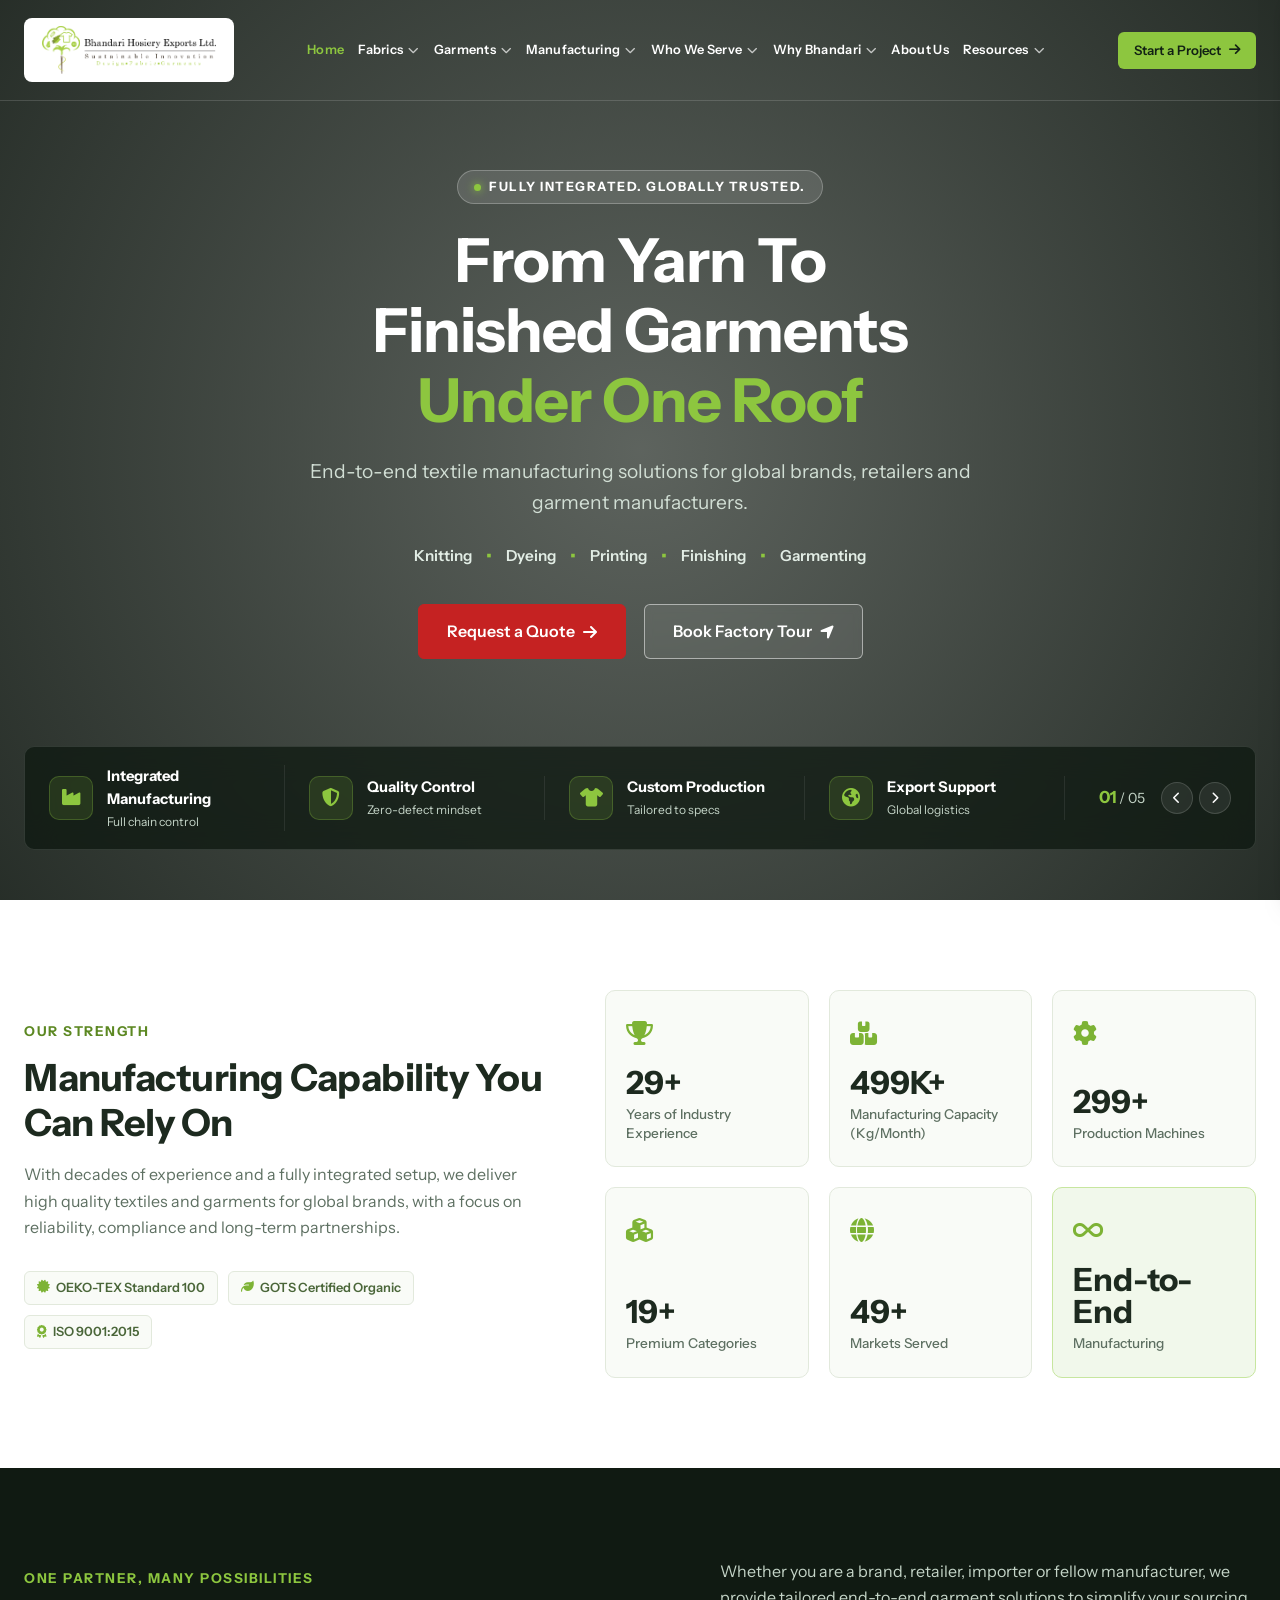
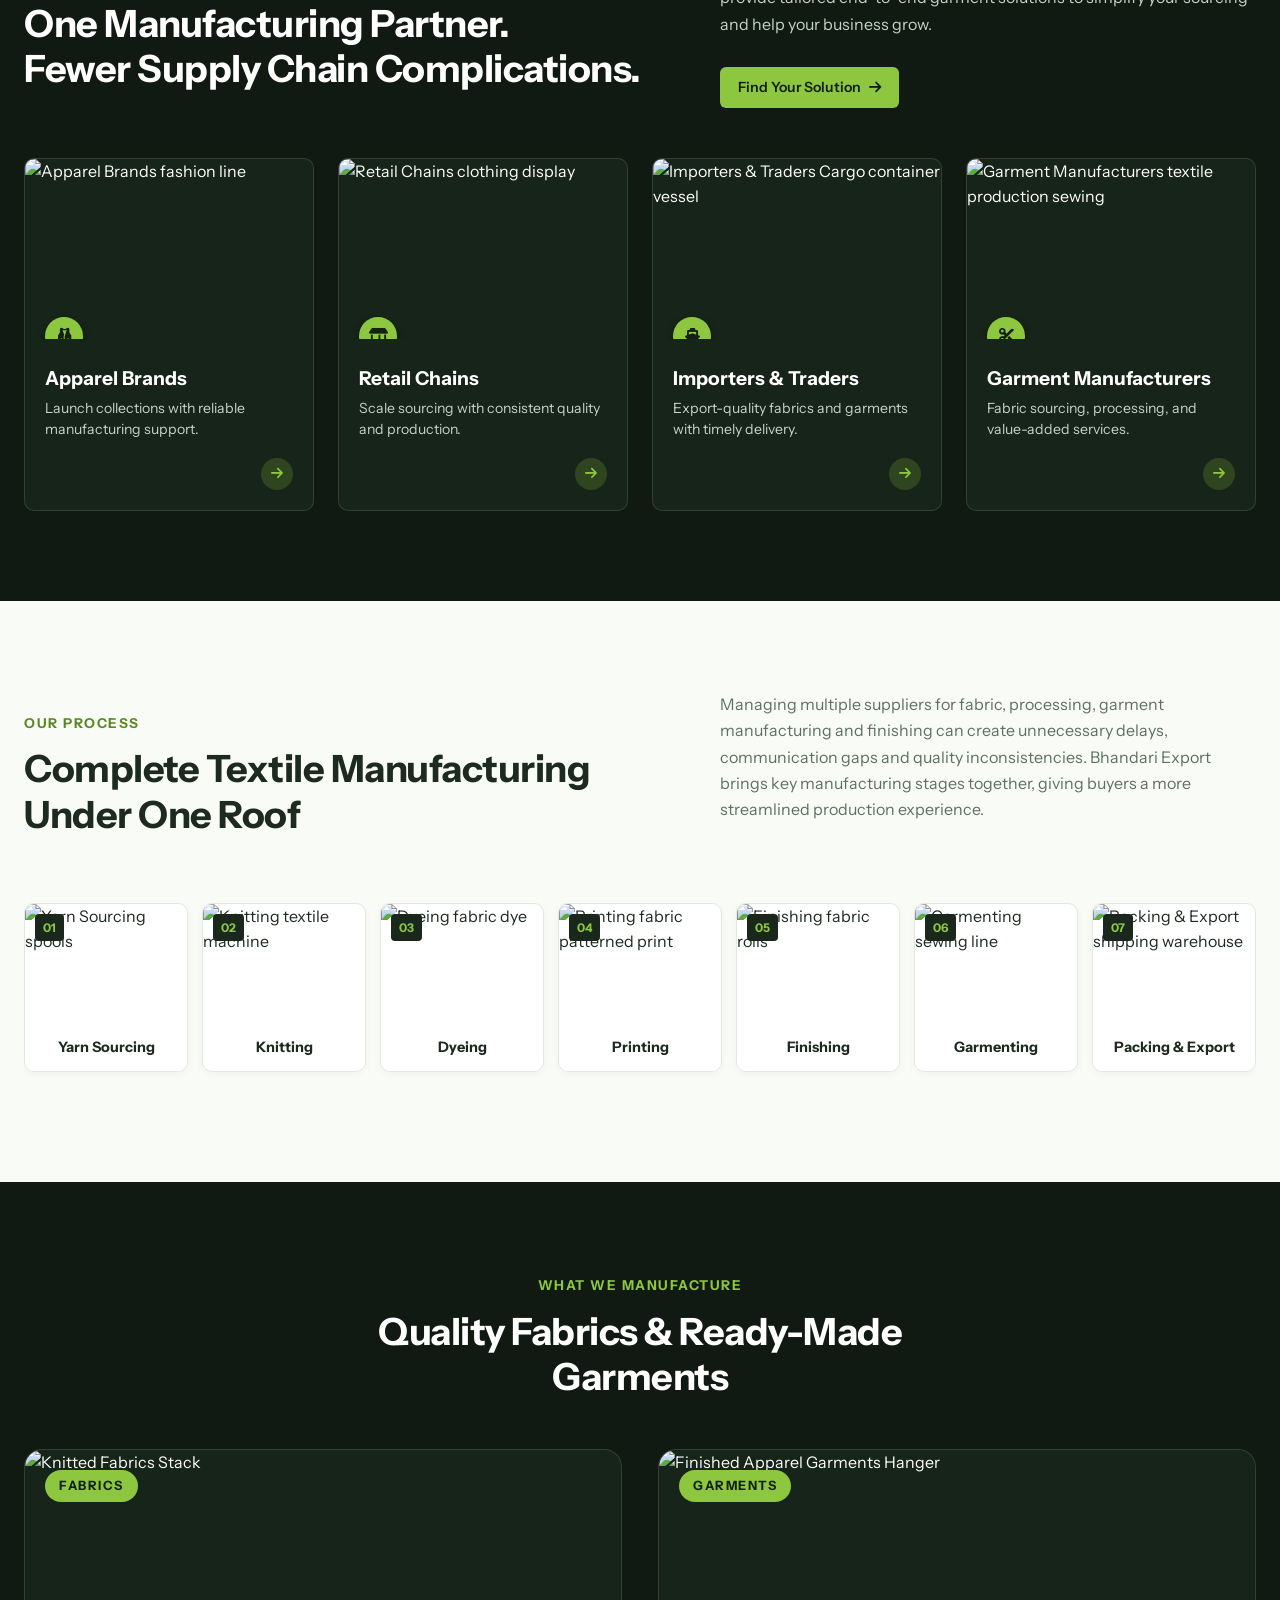
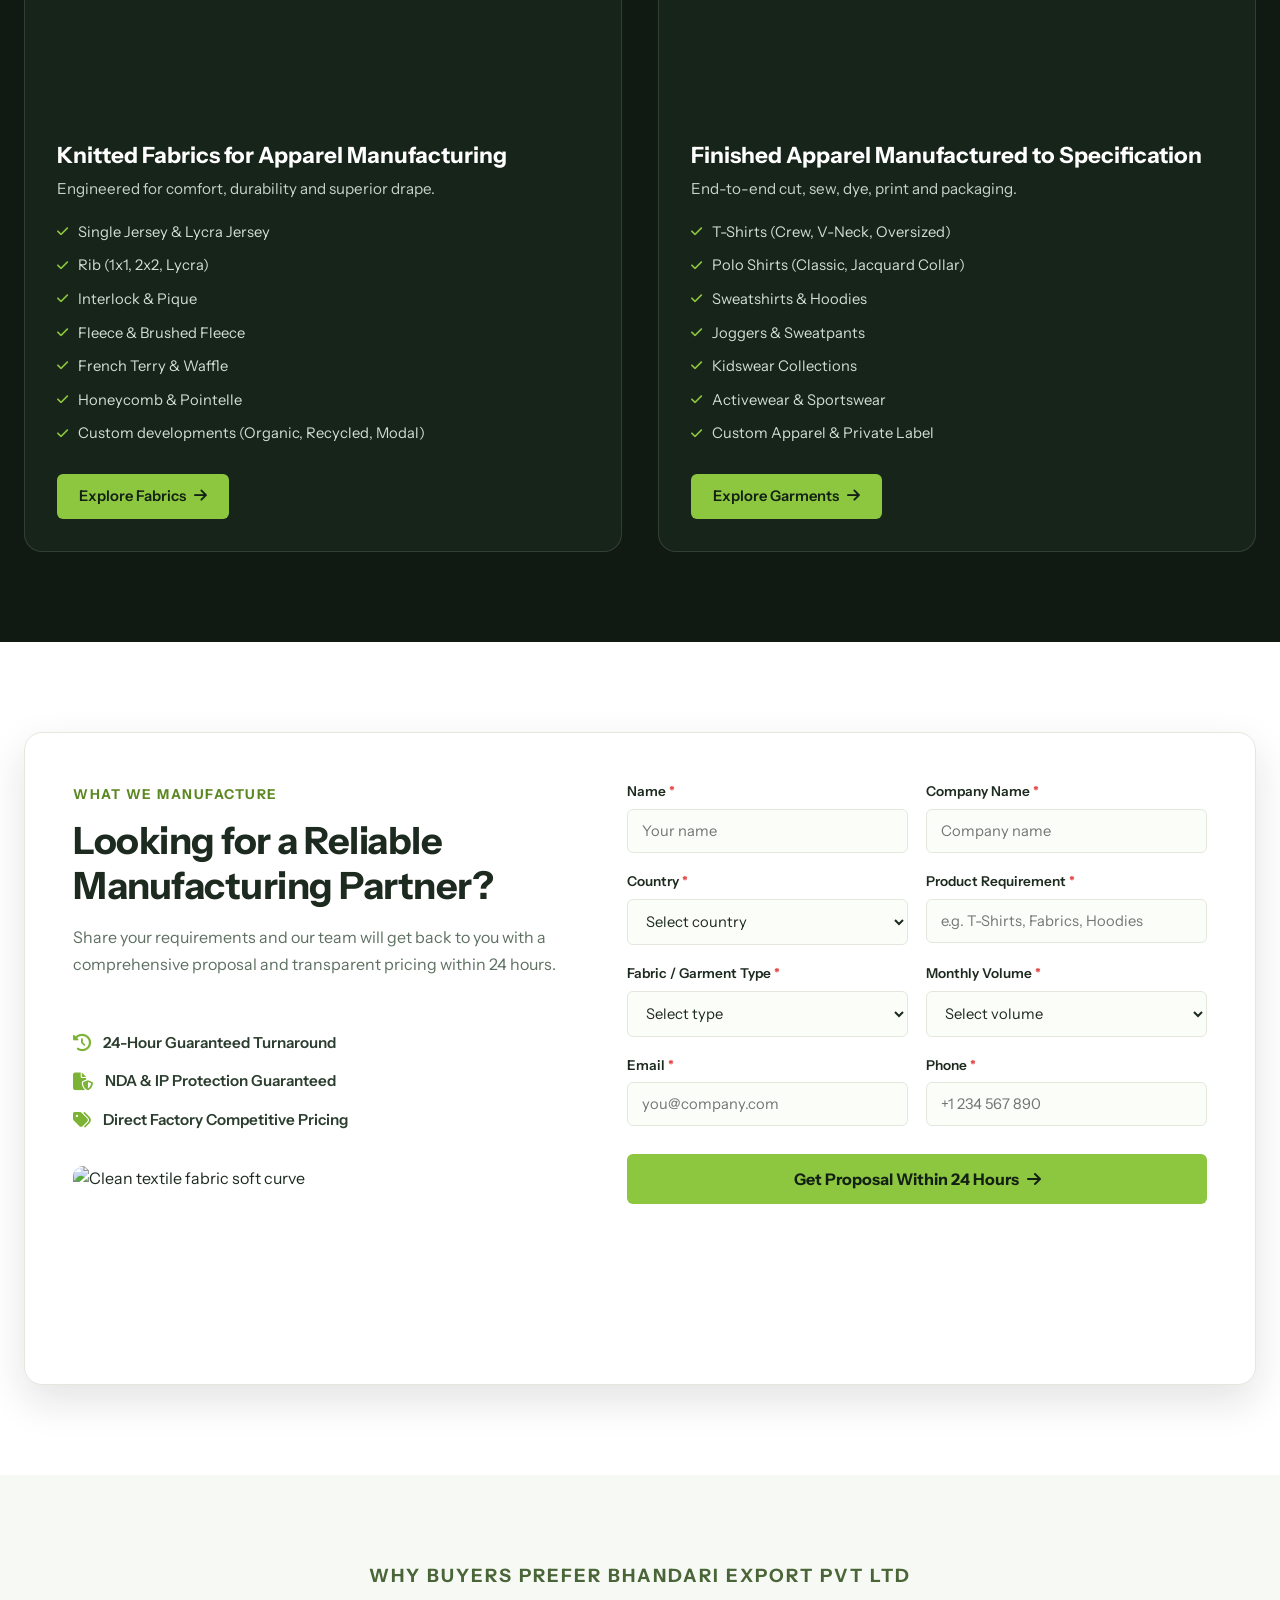
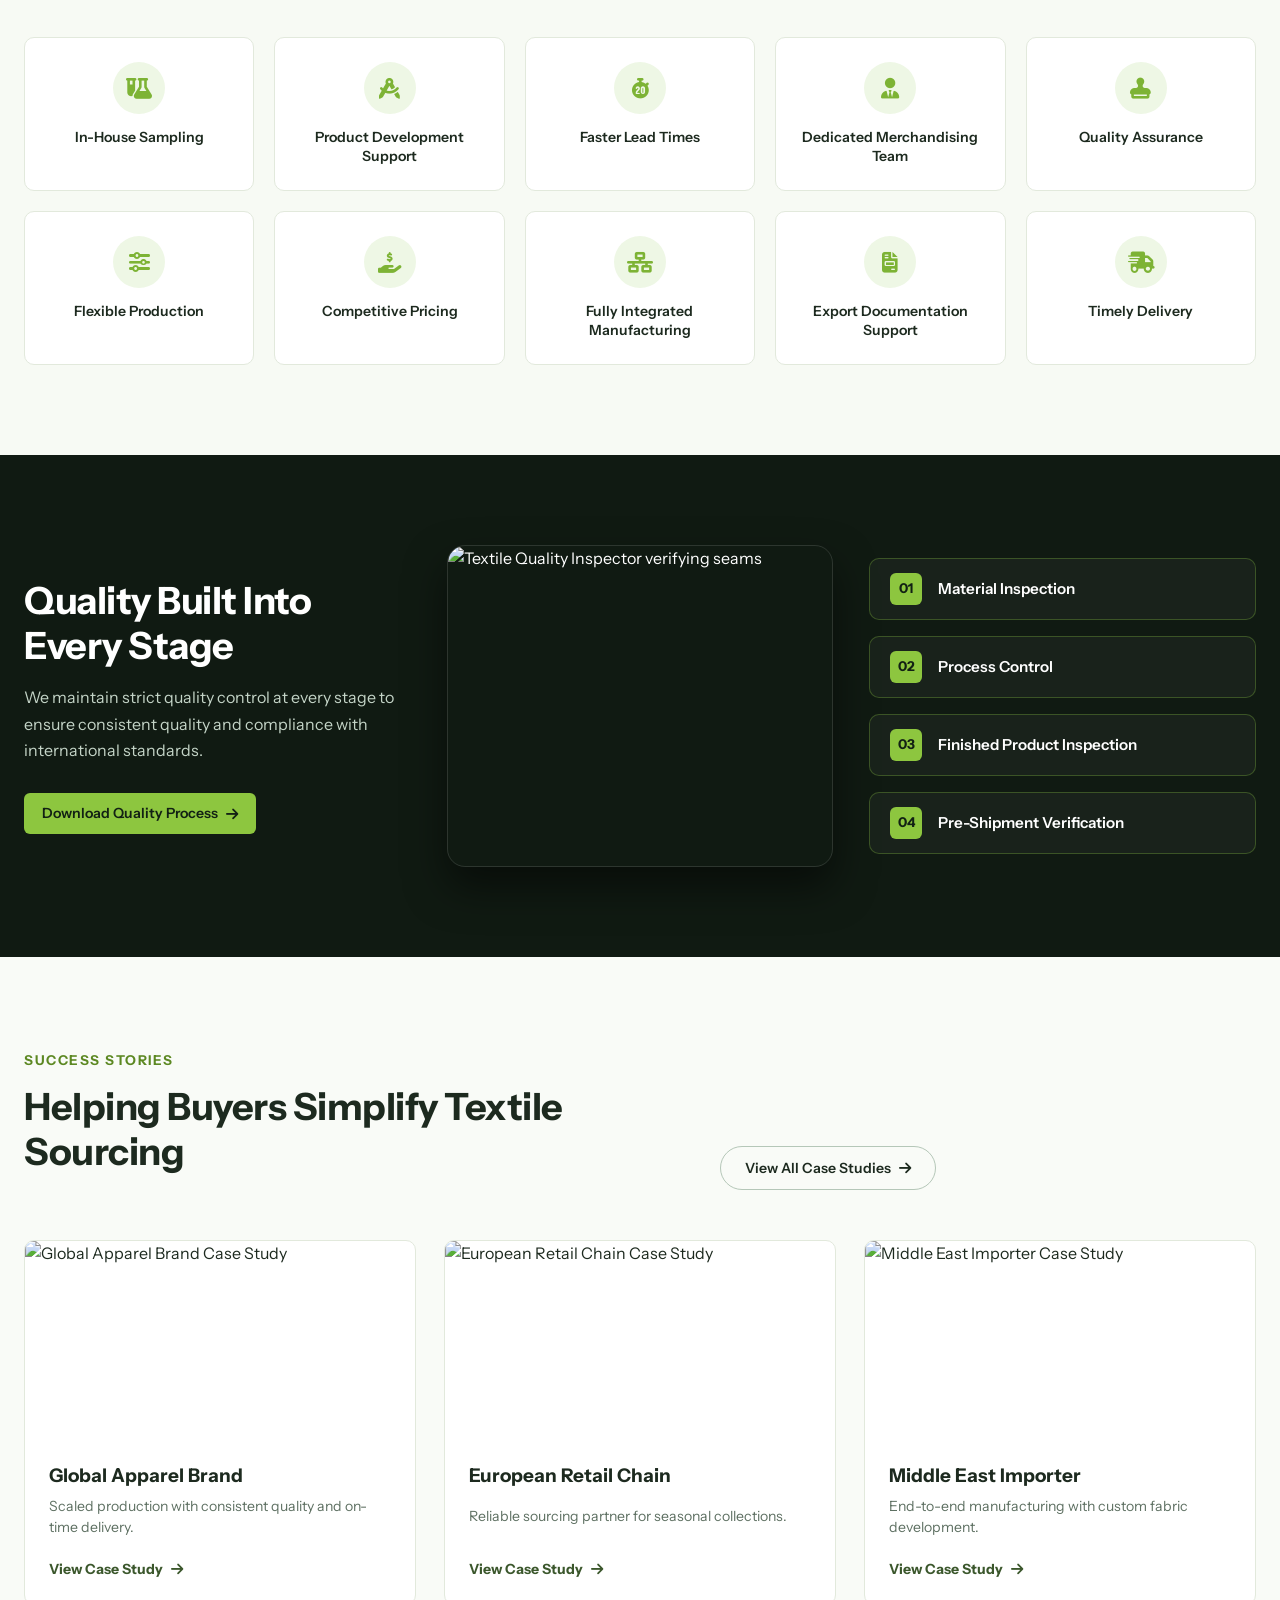
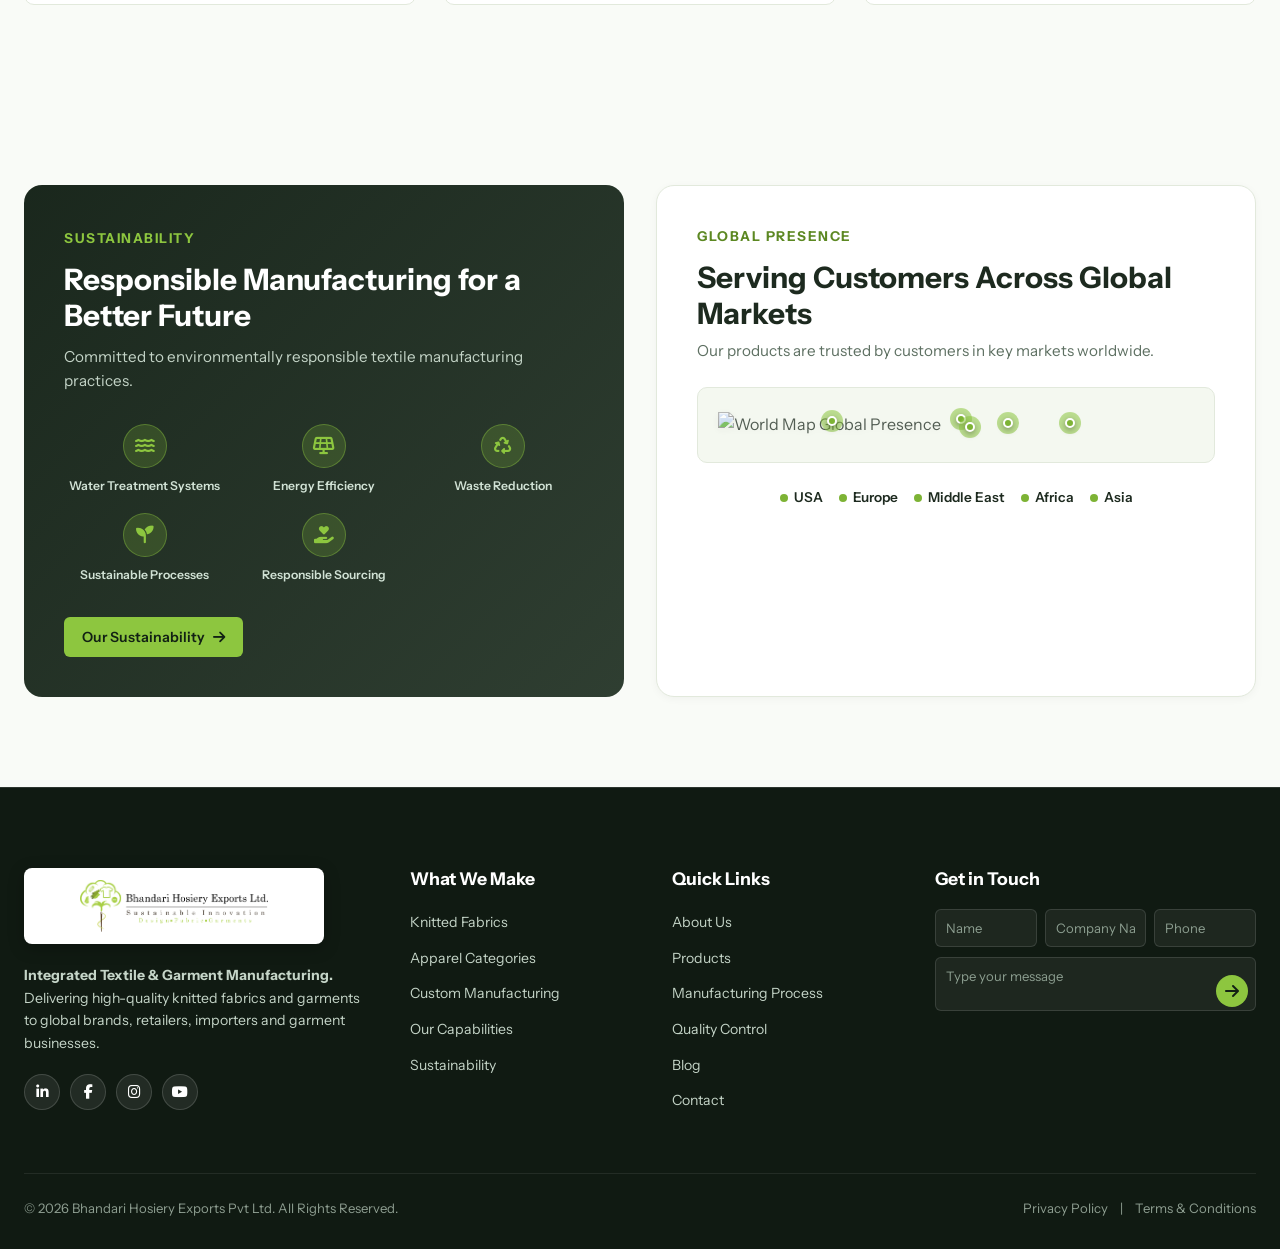
==== index.html @ 4a15a40d "fc" ====
<!DOCTYPE html>
<html lang="en">
<head>
    <meta charset="UTF-8">
    <meta name="viewport" content="width=device-width, initial-scale=1.0">
    <title>Bhandari Hosiery Exports | Fully Integrated Textile & Garment Manufacturing</title>
    <meta name="description" content="From Yarn to Finished Garments Under One Roof. End-to-end textile manufacturing solutions for global brands, retailers and garment manufacturers.">

    <!-- Google Fonts: Instrument Sans -->
    <link rel="preconnect" href="https://fonts.googleapis.com">
    <link rel="preconnect" href="https://fonts.gstatic.com" crossorigin>
    <link href="https://fonts.googleapis.com/css2?family=Instrument+Sans:ital,wght@0,400..700;1,400..700&display=swap" rel="stylesheet">

    <!-- Font Awesome 6 CDN for Icons -->
    <link rel="stylesheet" href="https://cdnjs.cloudflare.com/ajax/libs/font-awesome/6.5.1/css/all.min.css">
    
    <!-- AOS Animation Library -->
    <link rel="stylesheet" href="https://cdnjs.cloudflare.com/ajax/libs/aos/2.3.4/aos.css">

    <!-- Custom CSS -->
    <link rel="stylesheet" href="assets/css/style.css">
    <link rel="stylesheet" href="assets/css/animations.css">
    <link rel="stylesheet" href="assets/css/responsive.css">
</head>
<body>

    <!-- ==================== HEADER / NAVIGATION ==================== -->
    <header class="site-header header-glass" id="site-header">
        <div class="elementor-container header-container">
            <!-- Brand Logo from uploaded assets -->
            <a href="#" class="brand-logo" aria-label="Bhandari Hosiery Exports Home">
                <img src="assets/img/website_logo-2 (1).png" alt="Bhandari Hosiery Exports" class="site-logo-img">
            </a>

            <!-- Desktop Nav Menu (Full Sitemap Structure with Separate Fabrics and Garments) -->
            <nav class="main-nav" id="main-nav">
                <ul class="nav-list">
                    <li class="nav-item active"><a href="#hero" class="nav-link">Home</a></li>
                    
                    <!-- 1. Fabrics Dropdown -->
                    <li class="nav-item dropdown-item">
                        <a href="#products" class="nav-link">
                            Fabrics <i class="fa-solid fa-chevron-down nav-arrow"></i>
                        </a>
                        <ul class="sub-menu">
                            <li><a href="#products"><i class="fa-solid fa-circle-notch"></i> Single Jersey</a></li>
                            <li><a href="#products"><i class="fa-solid fa-circle-notch"></i> Rib</a></li>
                            <li><a href="#products"><i class="fa-solid fa-circle-notch"></i> Interlock</a></li>
                            <li><a href="#products"><i class="fa-solid fa-circle-notch"></i> Fleece</a></li>
                            <li><a href="#products"><i class="fa-solid fa-circle-notch"></i> French Terry</a></li>
                            <li><a href="#products"><i class="fa-solid fa-circle-notch"></i> Custom Fabrics</a></li>
                        </ul>
                    </li>

                    <!-- 2. Garments Dropdown -->
                    <li class="nav-item dropdown-item">
                        <a href="#products" class="nav-link">
                            Garments <i class="fa-solid fa-chevron-down nav-arrow"></i>
                        </a>
                        <ul class="sub-menu">
                            <li><a href="#products"><i class="fa-solid fa-shirt"></i> T-Shirts</a></li>
                            <li><a href="#products"><i class="fa-solid fa-user-tie"></i> Polo Shirts</a></li>
                            <li><a href="#products"><i class="fa-solid fa-vest"></i> Sweatshirts</a></li>
                            <li><a href="#products"><i class="fa-solid fa-person-walking"></i> Joggers</a></li>
                            <li><a href="#products"><i class="fa-solid fa-child"></i> Kidswear</a></li>
                            <li><a href="#products"><i class="fa-solid fa-bed"></i> Sleepwear</a></li>
                            <li><a href="#products"><i class="fa-solid fa-person-running"></i> Activewear</a></li>
                        </ul>
                    </li>

                    <!-- 3. Manufacturing Dropdown -->
                    <li class="nav-item dropdown-item">
                        <a href="#process" class="nav-link">
                            Manufacturing <i class="fa-solid fa-chevron-down nav-arrow"></i>
                        </a>
                        <ul class="sub-menu">
                            <li><a href="#process"><i class="fa-solid fa-network-wired"></i> Integrated Manufacturing</a></li>
                            <li><a href="#process"><i class="fa-solid fa-industry"></i> Knitting</a></li>
                            <li><a href="#process"><i class="fa-solid fa-fill-drip"></i> Dyeing & Processing</a></li>
                            <li><a href="#process"><i class="fa-solid fa-print"></i> Printing</a></li>
                            <li><a href="#process"><i class="fa-solid fa-wand-magic-sparkles"></i> Finishing</a></li>
                            <li><a href="#process"><i class="fa-solid fa-scissors"></i> Garment Manufacturing</a></li>
                            <li><a href="#quality"><i class="fa-solid fa-shield-halved"></i> Quality Control</a></li>
                            <li><a href="#process"><i class="fa-solid fa-box-open"></i> Packing & Export</a></li>
                        </ul>
                    </li>

                    <!-- 4. Who We Serve Dropdown -->
                    <li class="nav-item dropdown-item">
                        <a href="#solutions" class="nav-link">
                            Who We Serve <i class="fa-solid fa-chevron-down nav-arrow"></i>
                        </a>
                        <ul class="sub-menu">
                            <li><a href="#solutions"><i class="fa-solid fa-vest-patches"></i> Apparel Brands</a></li>
                            <li><a href="#solutions"><i class="fa-solid fa-store"></i> Retailers</a></li>
                            <li><a href="#solutions"><i class="fa-solid fa-ship"></i> Importers</a></li>
                            <li><a href="#solutions"><i class="fa-solid fa-tags"></i> Private Labels</a></li>
                            <li><a href="#solutions"><i class="fa-solid fa-industry"></i> Garment Manufacturers</a></li>
                        </ul>
                    </li>

                    <!-- 5. Why Bhandari Dropdown -->
                    <li class="nav-item dropdown-item">
                        <a href="#capabilities" class="nav-link">
                            Why Bhandari <i class="fa-solid fa-chevron-down nav-arrow"></i>
                        </a>
                        <ul class="sub-menu">
                            <li><a href="#capabilities"><i class="fa-solid fa-building-circle-check"></i> Infrastructure</a></li>
                            <li><a href="#quality"><i class="fa-solid fa-award"></i> Quality</a></li>
                            <li><a href="#capabilities"><i class="fa-solid fa-certificate"></i> Certifications</a></li>
                            <li><a href="#sustainability"><i class="fa-solid fa-leaf"></i> Sustainability</a></li>
                        </ul>
                    </li>

                    <!-- 6. About Us -->
                    <li class="nav-item"><a href="#capabilities" class="nav-link">About Us</a></li>

                    <!-- 7. Resources Dropdown -->
                    <li class="nav-item dropdown-item">
                        <a href="#case-studies" class="nav-link">
                            Resources <i class="fa-solid fa-chevron-down nav-arrow"></i>
                        </a>
                        <ul class="sub-menu">
                            <li><a href="#process"><i class="fa-solid fa-book-open"></i> Manufacturing Guides</a></li>
                            <li><a href="#products"><i class="fa-solid fa-swatchbook"></i> Fabric Guides</a></li>
                            <li><a href="#case-studies"><i class="fa-solid fa-chart-line"></i> Industry Insights</a></li>
                            <li><a href="#quote-form"><i class="fa-solid fa-circle-question"></i> FAQs</a></li>
                        </ul>
                    </li>
                </ul>
            </nav>

            <!-- Header Actions (Start a Project CTA Button) -->
            <div class="header-actions">
                <a href="#quote-form" class="btn btn-lime btn-quote">
                    <span>Start a Project</span>
                    <i class="fa-solid fa-arrow-right"></i>
                </a>

                <!-- Mobile Hamburger Toggle -->
                <button class="mobile-toggle" id="mobileMenuToggle" aria-label="Toggle navigation menu">
                    <span></span>
                    <span></span>
                    <span></span>
                </button>
            </div>
        </div>
    </header>

    <!-- Mobile Drawer Navigation (Hierarchical Sitemap) -->
    <div class="mobile-drawer" id="mobileDrawer">
        <div class="drawer-header">
            <a href="#" class="brand-logo">
                <img src="assets/img/website_logo-2 (1).png" alt="Bhandari Hosiery Exports" class="site-logo-img">
            </a>
            <button class="drawer-close" id="drawerClose">&times;</button>
        </div>
        <ul class="drawer-nav">
            <li><a href="#hero" class="drawer-link">Home</a></li>
            <li><a href="#products" class="drawer-link">Fabrics</a></li>
            <li><a href="#products" class="drawer-link">Garments</a></li>
            <li><a href="#process" class="drawer-link">Manufacturing</a></li>
            <li><a href="#solutions" class="drawer-link">Who We Serve</a></li>
            <li><a href="#capabilities" class="drawer-link">Why Bhandari</a></li>
            <li><a href="#capabilities" class="drawer-link">About Us</a></li>
            <li><a href="#case-studies" class="drawer-link">Resources</a></li>
            <li><a href="#quote-form" class="drawer-link">Contact</a></li>
        </ul>
        <div class="drawer-footer">
            <a href="#quote-form" class="btn btn-lime btn-block">Start a Project <i class="fa-solid fa-arrow-right"></i></a>
        </div>
    </div>
    <div class="drawer-backdrop" id="drawerBackdrop"></div>

    <main id="main-content">
        <!-- ==================== HERO SECTION WITH AUTOPLAY INFINITE MUTED VIDEO ==================== -->
        <section class="section-hero" id="hero">
            <!-- Background Infinite Looped Muted HTML5 Video -->
            <div class="hero-video-bg">
                <video autoplay muted loop playsinline poster="https://images.unsplash.com/photo-1544816155-12df9643f363?q=80&w=1920&auto=format&fit=crop">
                    <!-- High quality industrial textile spinning and production video -->
                    <source src="https://assets.mixkit.co/videos/preview/mixkit-close-up-of-yarn-being-woven-into-fabric-42078-large.mp4" type="video/mp4">
                    <source src="https://assets.mixkit.co/videos/preview/mixkit-spinning-yarn-production-in-a-textile-factory-42080-large.mp4" type="video/mp4">
                </video>
            </div>
            <div class="hero-overlay"></div>

            <div class="elementor-container hero-container">
                <div class="hero-grid-main">
                    <!-- Center Hero Content -->
                    <div class="hero-content hero-content-center" data-aos="fade-up" data-aos-duration="1000">
                        <div class="badge-eyebrow">
                            <span class="pulse-dot"></span>
                            FULLY INTEGRATED. GLOBALLY TRUSTED.
                        </div>
                        <h1 class="hero-title">
                            From Yarn To <br>Finished Garments <br>
                            <span class="highlight-lime">Under One Roof</span>
                        </h1>
                        <p class="hero-description">
                            End-to-end textile manufacturing solutions for global brands, retailers and garment manufacturers.
                        </p>
                        
                        <!-- Key Process Tags in Hero -->
                        <div class="hero-process-tags">
                            <span>Knitting</span> <span class="tag-sep">&bull;</span>
                            <span>Dyeing</span> <span class="tag-sep">&bull;</span>
                            <span>Printing</span> <span class="tag-sep">&bull;</span>
                            <span>Finishing</span> <span class="tag-sep">&bull;</span>
                            <span>Garmenting</span>
                        </div>

                        <div class="hero-cta-group">
                            <a href="#quote-form" class="btn btn-red-accent btn-large">
                                <span>Request a Quote</span>
                                <i class="fa-solid fa-arrow-right"></i>
                            </a>
                            <a href="#quote-form" class="btn btn-outline-light btn-large">
                                <span>Book Factory Tour</span>
                                <i class="fa-solid fa-location-arrow"></i>
                            </a>
                        </div>
                    </div>
                </div>

                <!-- Bottom Hero Feature Pillars Bar -->
                <div class="hero-features-bar" data-aos="fade-up" data-aos-duration="1000" data-aos-delay="200">
                    <div class="features-grid">
                        <div class="feature-pillar">
                            <div class="pillar-icon">
                                <i class="fa-solid fa-industry"></i>
                            </div>
                            <div class="pillar-info">
                                <span class="pillar-title">Integrated Manufacturing</span>
                                <span class="pillar-sub">Full chain control</span>
                            </div>
                        </div>

                        <div class="feature-pillar">
                            <div class="pillar-icon">
                                <i class="fa-solid fa-shield-halved"></i>
                            </div>
                            <div class="pillar-info">
                                <span class="pillar-title">Quality Control</span>
                                <span class="pillar-sub">Zero-defect mindset</span>
                            </div>
                        </div>

                        <div class="feature-pillar">
                            <div class="pillar-icon">
                                <i class="fa-solid fa-shirt"></i>
                            </div>
                            <div class="pillar-info">
                                <span class="pillar-title">Custom Production</span>
                                <span class="pillar-sub">Tailored to specs</span>
                            </div>
                        </div>

                        <div class="feature-pillar">
                            <div class="pillar-icon">
                                <i class="fa-solid fa-earth-americas"></i>
                            </div>
                            <div class="pillar-info">
                                <span class="pillar-title">Export Support</span>
                                <span class="pillar-sub">Global logistics</span>
                            </div>
                        </div>

                        <!-- Hero Counter -->
                        <div class="hero-counter-controls">
                            <span class="counter-text"><strong id="heroCurrentSlide">01</strong> / 05</span>
                            <div class="slider-arrows">
                                <button class="slider-arrow" id="heroPrevBtn" aria-label="Previous Slide"><i class="fa-solid fa-chevron-left"></i></button>
                                <button class="slider-arrow" id="heroNextBtn" aria-label="Next Slide"><i class="fa-solid fa-chevron-right"></i></button>
                            </div>
                        </div>
                    </div>
                </div>
            </div>
        </section>

        <!-- ==================== SECTION 2: STATS & CAPABILITIES ==================== -->
        <section class="section-capabilities section-padding" id="capabilities">
            <div class="elementor-container">
                <div class="capabilities-grid">
                    <!-- Left Title Block -->
                    <div class="section-title-block" data-aos="fade-right">
                        <span class="section-eyebrow">OUR STRENGTH</span>
                        <h2 class="section-heading">Manufacturing Capability You Can Rely On</h2>
                        <p class="section-description">
                            With decades of experience and a fully integrated setup, we deliver high quality textiles and garments for global brands, with a focus on reliability, compliance and long-term partnerships.
                        </p>
                        <div class="certifications-row">
                            <span class="cert-badge"><i class="fa-solid fa-certificate"></i> OEKO-TEX Standard 100</span>
                            <span class="cert-badge"><i class="fa-solid fa-leaf"></i> GOTS Certified Organic</span>
                            <span class="cert-badge"><i class="fa-solid fa-award"></i> ISO 9001:2015</span>
                        </div>
                    </div>

                    <!-- Right Metric Stats Grid -->
                    <div class="stats-grid" data-aos="fade-left">
                        <!-- Stat Card 1 -->
                        <div class="stat-card">
                            <div class="stat-icon-wrapper">
                                <i class="fa-solid fa-trophy"></i>
                            </div>
                            <div class="stat-data">
                                <h3 class="stat-number"><span class="counter" data-target="30">0</span>+</h3>
                                <p class="stat-label">Years of Industry Experience</p>
                            </div>
                        </div>

                        <!-- Stat Card 2 -->
                        <div class="stat-card">
                            <div class="stat-icon-wrapper">
                                <i class="fa-solid fa-boxes-stacked"></i>
                            </div>
                            <div class="stat-data">
                                <h3 class="stat-number"><span class="counter" data-target="500">0</span>K+</h3>
                                <p class="stat-label">Manufacturing Capacity (Kg/Month)</p>
                            </div>
                        </div>

                        <!-- Stat Card 3 -->
                        <div class="stat-card">
                            <div class="stat-icon-wrapper">
                                <i class="fa-solid fa-gear"></i>
                            </div>
                            <div class="stat-data">
                                <h3 class="stat-number"><span class="counter" data-target="300">0</span>+</h3>
                                <p class="stat-label">Production Machines</p>
                            </div>
                        </div>

                        <!-- Stat Card 4 -->
                        <div class="stat-card">
                            <div class="stat-icon-wrapper">
                                <i class="fa-solid fa-cubes"></i>
                            </div>
                            <div class="stat-data">
                                <h3 class="stat-number"><span class="counter" data-target="20">0</span>+</h3>
                                <p class="stat-label">Premium Categories</p>
                            </div>
                        </div>

                        <!-- Stat Card 5 -->
                        <div class="stat-card">
                            <div class="stat-icon-wrapper">
                                <i class="fa-solid fa-globe"></i>
                            </div>
                            <div class="stat-data">
                                <h3 class="stat-number"><span class="counter" data-target="50">0</span>+</h3>
                                <p class="stat-label">Markets Served</p>
                            </div>
                        </div>

                        <!-- Stat Card 6 -->
                        <div class="stat-card stat-card-highlight">
                            <div class="stat-icon-wrapper">
                                <i class="fa-solid fa-infinity"></i>
                            </div>
                            <div class="stat-data">
                                <h3 class="stat-number">End-to-End</h3>
                                <p class="stat-label">Manufacturing</p>
                            </div>
                        </div>
                    </div>
                </div>
            </div>
        </section>

        <!-- ==================== SECTION 3: AUDIENCE / PARTNER SOLUTIONS ==================== -->
        <section class="section-solutions section-padding dark-theme-section" id="solutions">
            <div class="elementor-container">
                <!-- Section Header Row -->
                <div class="section-header-split" data-aos="fade-up">
                    <div class="split-left">
                        <span class="section-eyebrow text-lime">ONE PARTNER, MANY POSSIBILITIES</span>
                        <h2 class="section-heading text-white">One Manufacturing Partner. <br>Fewer Supply Chain Complications.</h2>
                    </div>
                    <div class="split-right">
                        <p class="section-description text-gray">
                            Whether you are a brand, retailer, importer or fellow manufacturer, we provide tailored end-to-end garment solutions to simplify your sourcing and help your business grow.
                        </p>
                        <a href="#quote-form" class="btn btn-lime btn-sm">
                            <span>Find Your Solution</span>
                            <i class="fa-solid fa-arrow-right"></i>
                        </a>
                    </div>
                </div>

                <!-- 4 Solution Cards Grid -->
                <div class="solution-cards-grid">
                    <!-- Card 1 -->
                    <div class="solution-card" data-aos="fade-up" data-aos-delay="100">
                        <div class="card-image-box">
                            <img src="https://images.unsplash.com/photo-1558769132-cb1aea458c5e?q=80&w=800&auto=format&fit=crop" alt="Apparel Brands fashion line" loading="lazy">
                            <div class="card-icon-badge">
                                <i class="fa-solid fa-vest"></i>
                            </div>
                        </div>
                        <div class="card-content">
                            <h3 class="card-title">Apparel Brands</h3>
                            <p class="card-text">Launch collections with reliable manufacturing support.</p>
                            <a href="#quote-form" class="card-arrow-btn" aria-label="Learn more about Apparel Brands">
                                <i class="fa-solid fa-arrow-right"></i>
                            </a>
                        </div>
                    </div>

                    <!-- Card 2 -->
                    <div class="solution-card" data-aos="fade-up" data-aos-delay="200">
                        <div class="card-image-box">
                            <img src="https://images.unsplash.com/photo-1441986300917-64674bd600d8?q=80&w=800&auto=format&fit=crop" alt="Retail Chains clothing display" loading="lazy">
                            <div class="card-icon-badge">
                                <i class="fa-solid fa-shop"></i>
                            </div>
                        </div>
                        <div class="card-content">
                            <h3 class="card-title">Retail Chains</h3>
                            <p class="card-text">Scale sourcing with consistent quality and production.</p>
                            <a href="#quote-form" class="card-arrow-btn" aria-label="Learn more about Retail Chains">
                                <i class="fa-solid fa-arrow-right"></i>
                            </a>
                        </div>
                    </div>

                    <!-- Card 3 -->
                    <div class="solution-card" data-aos="fade-up" data-aos-delay="300">
                        <div class="card-image-box">
                            <img src="https://images.unsplash.com/photo-1578575437130-527eed3abbec?q=80&w=800&auto=format&fit=crop" alt="Importers & Traders Cargo container vessel" loading="lazy">
                            <div class="card-icon-badge">
                                <i class="fa-solid fa-ship"></i>
                            </div>
                        </div>
                        <div class="card-content">
                            <h3 class="card-title">Importers & Traders</h3>
                            <p class="card-text">Export-quality fabrics and garments with timely delivery.</p>
                            <a href="#quote-form" class="card-arrow-btn" aria-label="Learn more about Importers & Traders">
                                <i class="fa-solid fa-arrow-right"></i>
                            </a>
                        </div>
                    </div>

                    <!-- Card 4 -->
                    <div class="solution-card" data-aos="fade-up" data-aos-delay="400">
                        <div class="card-image-box">
                            <img src="https://images.unsplash.com/photo-1528698827591-e19ccd7bc23d?q=80&w=800&auto=format&fit=crop" alt="Garment Manufacturers textile production sewing" loading="lazy">
                            <div class="card-icon-badge">
                                <i class="fa-solid fa-scissors"></i>
                            </div>
                        </div>
                        <div class="card-content">
                            <h3 class="card-title">Garment Manufacturers</h3>
                            <p class="card-text">Fabric sourcing, processing, and value-added services.</p>
                            <a href="#quote-form" class="card-arrow-btn" aria-label="Learn more about Garment Manufacturers">
                                <i class="fa-solid fa-arrow-right"></i>
                            </a>
                        </div>
                    </div>
                </div>
            </div>
        </section>

        <!-- ==================== SECTION 4: PROCESS FLOW (CHEVRON STEPS) ==================== -->
        <section class="section-process section-padding" id="process">
            <div class="elementor-container">
                <div class="section-header-split" data-aos="fade-up">
                    <div class="split-left">
                        <span class="section-eyebrow">OUR PROCESS</span>
                        <h2 class="section-heading">Complete Textile Manufacturing Under One Roof</h2>
                    </div>
                    <div class="split-right">
                        <p class="section-description">
                            Managing multiple suppliers for fabric, processing, garment manufacturing and finishing can create unnecessary delays, communication gaps and quality inconsistencies. Bhandari Export brings key manufacturing stages together, giving buyers a more streamlined production experience.
                        </p>
                    </div>
                </div>

                <!-- 7-Stage Interactive Chevron Process Strip -->
                <div class="process-flow-container" data-aos="fade-up" data-aos-delay="100">
                    <div class="process-scroll-wrapper">
                        <!-- Step 1 -->
                        <div class="process-step-item">
                            <div class="step-badge">01</div>
                            <div class="step-image-wrap">
                                <img src="https://images.unsplash.com/photo-1584100936595-c0654b55a2e2?q=80&w=400&auto=format&fit=crop" alt="Yarn Sourcing spools" loading="lazy">
                            </div>
                            <div class="step-title">Yarn Sourcing</div>
                        </div>

                        <!-- Step 2 -->
                        <div class="process-step-item">
                            <div class="step-badge">02</div>
                            <div class="step-image-wrap">
                                <img src="https://images.unsplash.com/photo-1544816155-12df9643f363?q=80&w=400&auto=format&fit=crop" alt="Knitting textile machine" loading="lazy">
                            </div>
                            <div class="step-title">Knitting</div>
                        </div>

                        <!-- Step 3 -->
                        <div class="process-step-item">
                            <div class="step-badge">03</div>
                            <div class="step-image-wrap">
                                <img src="https://images.unsplash.com/photo-1606760227091-3dd870d97f1d?q=80&w=400&auto=format&fit=crop" alt="Dyeing fabric dye" loading="lazy">
                            </div>
                            <div class="step-title">Dyeing</div>
                        </div>

                        <!-- Step 4 -->
                        <div class="process-step-item">
                            <div class="step-badge">04</div>
                            <div class="step-image-wrap">
                                <img src="https://images.unsplash.com/photo-1509631179647-0177331693ae?q=80&w=400&auto=format&fit=crop" alt="Printing fabric patterned print" loading="lazy">
                            </div>
                            <div class="step-title">Printing</div>
                        </div>

                        <!-- Step 5 -->
                        <div class="process-step-item">
                            <div class="step-badge">05</div>
                            <div class="step-image-wrap">
                                <img src="https://images.unsplash.com/photo-1620799140408-edc6dcb6d633?q=80&w=400&auto=format&fit=crop" alt="Finishing fabric rolls" loading="lazy">
                            </div>
                            <div class="step-title">Finishing</div>
                        </div>

                        <!-- Step 6 -->
                        <div class="process-step-item">
                            <div class="step-badge">06</div>
                            <div class="step-image-wrap">
                                <img src="https://images.unsplash.com/photo-1581092160607-ee22621dd758?q=80&w=400&auto=format&fit=crop" alt="Garmenting sewing line" loading="lazy">
                            </div>
                            <div class="step-title">Garmenting</div>
                        </div>

                        <!-- Step 7 -->
                        <div class="process-step-item">
                            <div class="step-badge">07</div>
                            <div class="step-image-wrap">
                                <img src="https://images.unsplash.com/photo-1586528116311-ad8dd3c8310d?q=80&w=400&auto=format&fit=crop" alt="Packing & Export shipping warehouse" loading="lazy">
                            </div>
                            <div class="step-title">Packing & Export</div>
                        </div>
                    </div>
                </div>
            </div>
        </section>

        <!-- ==================== SECTION 5: WHAT WE MANUFACTURE ==================== -->
        <section class="section-products section-padding dark-theme-section" id="products">
            <div class="elementor-container">
                <div class="section-header-center" data-aos="fade-up">
                    <span class="section-eyebrow text-lime">WHAT WE MANUFACTURE</span>
                    <h2 class="section-heading text-white">Quality Fabrics & Ready-Made Garments</h2>
                </div>

                <div class="products-dual-grid">
                    <!-- Left Product Card: FABRICS -->
                    <div class="product-category-card" data-aos="fade-right">
                        <div class="product-card-img">
                            <img src="https://img.magnific.com/free-photo/multi-color-fabric-texture-samples_1373-434.jpg?semt=ais_hybrid&w=740&q=80" alt="Knitted Fabrics Stack" loading="lazy">
                            <div class="product-badge">FABRICS</div>
                        </div>
                        <div class="product-card-body">
                            <h3 class="product-card-title">Knitted Fabrics for Apparel Manufacturing</h3>
                            <p class="product-card-desc">Engineered for comfort, durability and superior drape.</p>
                            <ul class="product-features-list">
                                <li><i class="fa-solid fa-check"></i> Single Jersey & Lycra Jersey</li>
                                <li><i class="fa-solid fa-check"></i> Rib (1x1, 2x2, Lycra)</li>
                                <li><i class="fa-solid fa-check"></i> Interlock & Pique</li>
                                <li><i class="fa-solid fa-check"></i> Fleece & Brushed Fleece</li>
                                <li><i class="fa-solid fa-check"></i> French Terry & Waffle</li>
                                <li><i class="fa-solid fa-check"></i> Honeycomb & Pointelle</li>
                                <li><i class="fa-solid fa-check"></i> Custom developments (Organic, Recycled, Modal)</li>
                            </ul>
                            <a href="#quote-form" class="btn btn-lime btn-product">
                                <span>Explore Fabrics</span>
                                <i class="fa-solid fa-arrow-right"></i>
                            </a>
                        </div>
                    </div>

                    <!-- Right Product Card: GARMENTS -->
                    <div class="product-category-card" data-aos="fade-left">
                        <div class="product-card-img">
                            <img src="https://images.unsplash.com/photo-1523381210434-271e8be1f52b?q=80&w=800&auto=format&fit=crop" alt="Finished Apparel Garments Hanger" loading="lazy">
                            <div class="product-badge">GARMENTS</div>
                        </div>
                        <div class="product-card-body">
                            <h3 class="product-card-title">Finished Apparel Manufactured to Specification</h3>
                            <p class="product-card-desc">End-to-end cut, sew, dye, print and packaging.</p>
                            <ul class="product-features-list">
                                <li><i class="fa-solid fa-check"></i> T-Shirts (Crew, V-Neck, Oversized)</li>
                                <li><i class="fa-solid fa-check"></i> Polo Shirts (Classic, Jacquard Collar)</li>
                                <li><i class="fa-solid fa-check"></i> Sweatshirts & Hoodies</li>
                                <li><i class="fa-solid fa-check"></i> Joggers & Sweatpants</li>
                                <li><i class="fa-solid fa-check"></i> Kidswear Collections</li>
                                <li><i class="fa-solid fa-check"></i> Activewear & Sportswear</li>
                                <li><i class="fa-solid fa-check"></i> Custom Apparel & Private Label</li>
                            </ul>
                            <a href="#quote-form" class="btn btn-lime btn-product">
                                <span>Explore Garments</span>
                                <i class="fa-solid fa-arrow-right"></i>
                            </a>
                        </div>
                    </div>
                </div>
            </div>
        </section>

        <!-- ==================== SECTION 6: RFQ / INQUIRY FORM ==================== -->
        <section class="section-rfq section-padding" id="quote-form">
            <div class="elementor-container">
                <div class="rfq-wrapper">
                    <!-- Left Info & Visual Column -->
                    <div class="rfq-info-col" data-aos="fade-right">
                        <div class="rfq-text-content">
                            <span class="section-eyebrow">WHAT WE MANUFACTURE</span>
                            <h2 class="section-heading">Looking for a Reliable Manufacturing Partner?</h2>
                            <p class="section-description">
                                Share your requirements and our team will get back to you with a comprehensive proposal and transparent pricing within 24 hours.
                            </p>
                        </div>
                        <div class="rfq-feature-list">
                            <div class="rfq-feature-item">
                                <i class="fa-solid fa-clock-rotate-left"></i>
                                <span>24-Hour Guaranteed Turnaround</span>
                            </div>
                            <div class="rfq-feature-item">
                                <i class="fa-solid fa-file-shield"></i>
                                <span>NDA & IP Protection Guaranteed</span>
                            </div>
                            <div class="rfq-feature-item">
                                <i class="fa-solid fa-tags"></i>
                                <span>Direct Factory Competitive Pricing</span>
                            </div>
                        </div>
                        <div class="rfq-art-box">
                            <img src="https://images.unsplash.com/photo-1618221195710-dd6b41faaea6?q=80&w=800&auto=format&fit=crop" alt="Clean textile fabric soft curve" class="rfq-banner-img" loading="lazy">
                        </div>
                    </div>

                    <!-- Right Form Column -->
                    <div class="rfq-form-col" data-aos="fade-left">
                        <form class="custom-rfq-form" id="leadInquiryForm">
                            <div class="form-row">
                                <div class="form-group">
                                    <label for="fullName">Name <span class="required">*</span></label>
                                    <input type="text" id="fullName" name="fullName" placeholder="Your name" required>
                                </div>
                                <div class="form-group">
                                    <label for="companyName">Company Name <span class="required">*</span></label>
                                    <input type="text" id="companyName" name="companyName" placeholder="Company name" required>
                                </div>
                            </div>

                            <div class="form-row">
                                <div class="form-group">
                                    <label for="country">Country <span class="required">*</span></label>
                                    <select id="country" name="country" required>
                                        <option value="" disabled selected>Select country</option>
                                        <option value="US">United States</option>
                                        <option value="UK">United Kingdom</option>
                                        <option value="DE">Germany</option>
                                        <option value="FR">France</option>
                                        <option value="AE">United Arab Emirates</option>
                                        <option value="AU">Australia</option>
                                        <option value="CA">Canada</option>
                                        <option value="IN">India</option>
                                        <option value="OTHER">Other Global Markets</option>
                                    </select>
                                </div>
                                <div class="form-group">
                                    <label for="productReq">Product Requirement <span class="required">*</span></label>
                                    <input type="text" id="productReq" name="productReq" placeholder="e.g. T-Shirts, Fabrics, Hoodies" required>
                                </div>
                            </div>

                            <div class="form-row">
                                <div class="form-group">
                                    <label for="fabricType">Fabric / Garment Type <span class="required">*</span></label>
                                    <select id="fabricType" name="fabricType" required>
                                        <option value="" disabled selected>Select type</option>
                                        <option value="knitted-fabric">Knitted Fabric (Single Jersey/Rib/Fleece)</option>
                                        <option value="tshirts">T-Shirts & Polos</option>
                                        <option value="hoodies">Hoodies & Sweatshirts</option>
                                        <option value="activewear">Activewear & Sportswear</option>
                                        <option value="custom">Custom Textile Development</option>
                                    </select>
                                </div>
                                <div class="form-group">
                                    <label for="volume">Monthly Volume <span class="required">*</span></label>
                                    <select id="volume" name="volume" required>
                                        <option value="" disabled selected>Select volume</option>
                                        <option value="1k-5k">1,000 – 5,000 units / kg</option>
                                        <option value="5k-20k">5,000 – 20,000 units / kg</option>
                                        <option value="20k-50k">20,000 – 50,000 units / kg</option>
                                        <option value="50k+">50,000+ units / kg (Full Container)</option>
                                    </select>
                                </div>
                            </div>

                            <div class="form-row">
                                <div class="form-group">
                                    <label for="email">Email <span class="required">*</span></label>
                                    <input type="email" id="email" name="email" placeholder="you@company.com" required>
                                </div>
                                <div class="form-group">
                                    <label for="phone">Phone <span class="required">*</span></label>
                                    <input type="tel" id="phone" name="phone" placeholder="+1 234 567 890" required>
                                </div>
                            </div>

                            <button type="submit" class="btn btn-lime btn-submit-rfq" id="rfqSubmitBtn">
                                <span>Get Proposal Within 24 Hours</span>
                                <i class="fa-solid fa-arrow-right"></i>
                            </button>

                            <div class="form-feedback" id="formFeedback"></div>
                        </form>
                    </div>
                </div>
            </div>
        </section>

        <!-- ==================== SECTION 7: VALUE PROPOSITIONS (10 PILLARS) ==================== -->
        <section class="section-reasons section-padding" id="why-choose-us">
            <div class="elementor-container">
                <div class="section-header-center" data-aos="fade-up">
                    <h2 class="section-sub-eyebrow">WHY BUYERS PREFER BHANDARI EXPORT PVT LTD</h2>
                </div>

                <div class="reasons-grid" data-aos="fade-up" data-aos-delay="100">
                    <!-- Item 1 -->
                    <div class="reason-card">
                        <div class="reason-icon-circle"><i class="fa-solid fa-flask-vial"></i></div>
                        <h4 class="reason-title">In-House Sampling</h4>
                    </div>
                    <!-- Item 2 -->
                    <div class="reason-card">
                        <div class="reason-icon-circle"><i class="fa-solid fa-compass-drafting"></i></div>
                        <h4 class="reason-title">Product Development Support</h4>
                    </div>
                    <!-- Item 3 -->
                    <div class="reason-card">
                        <div class="reason-icon-circle"><i class="fa-solid fa-stopwatch-20"></i></div>
                        <h4 class="reason-title">Faster Lead Times</h4>
                    </div>
                    <!-- Item 4 -->
                    <div class="reason-card">
                        <div class="reason-icon-circle"><i class="fa-solid fa-user-tie"></i></div>
                        <h4 class="reason-title">Dedicated Merchandising Team</h4>
                    </div>
                    <!-- Item 5 -->
                    <div class="reason-card">
                        <div class="reason-icon-circle"><i class="fa-solid fa-stamp"></i></div>
                        <h4 class="reason-title">Quality Assurance</h4>
                    </div>
                    <!-- Item 6 -->
                    <div class="reason-card">
                        <div class="reason-icon-circle"><i class="fa-solid fa-sliders"></i></div>
                        <h4 class="reason-title">Flexible Production</h4>
                    </div>
                    <!-- Item 7 -->
                    <div class="reason-card">
                        <div class="reason-icon-circle"><i class="fa-solid fa-hand-holding-dollar"></i></div>
                        <h4 class="reason-title">Competitive Pricing</h4>
                    </div>
                    <!-- Item 8 -->
                    <div class="reason-card">
                        <div class="reason-icon-circle"><i class="fa-solid fa-network-wired"></i></div>
                        <h4 class="reason-title">Fully Integrated Manufacturing</h4>
                    </div>
                    <!-- Item 9 -->
                    <div class="reason-card">
                        <div class="reason-icon-circle"><i class="fa-solid fa-file-invoice"></i></div>
                        <h4 class="reason-title">Export Documentation Support</h4>
                    </div>
                    <!-- Item 10 -->
                    <div class="reason-card">
                        <div class="reason-icon-circle"><i class="fa-solid fa-truck-fast"></i></div>
                        <h4 class="reason-title">Timely Delivery</h4>
                    </div>
                </div>
            </div>
        </section>

        <!-- ==================== SECTION 8: QUALITY CONTROL & STAGES ==================== -->
        <section class="section-quality section-padding dark-theme-section" id="quality">
            <div class="elementor-container">
                <div class="quality-grid">
                    <!-- Left: Text & CTA -->
                    <div class="quality-text-col" data-aos="fade-right">
                        <h2 class="section-heading text-white">Quality Built Into Every Stage</h2>
                        <p class="section-description text-gray">
                            We maintain strict quality control at every stage to ensure consistent quality and compliance with international standards.
                        </p>
                        <a href="#quote-form" class="btn btn-lime btn-sm">
                            <span>Download Quality Process</span>
                            <i class="fa-solid fa-arrow-right"></i>
                        </a>
                    </div>

                    <!-- Center: Inspector Image -->
                    <div class="quality-img-col" data-aos="zoom-in">
                        <div class="quality-image-wrapper">
                            <img src="https://images.unsplash.com/photo-1581091226825-a6a2a5aee158?q=80&w=800&auto=format&fit=crop" alt="Textile Quality Inspector verifying seams" loading="lazy">
                        </div>
                    </div>

                    <!-- Right: 4 Step Quality Badges -->
                    <div class="quality-steps-col" data-aos="fade-left">
                        <div class="qc-step-box">
                            <span class="qc-num">01</span>
                            <span class="qc-label">Material Inspection</span>
                        </div>
                        <div class="qc-step-box">
                            <span class="qc-num">02</span>
                            <span class="qc-label">Process Control</span>
                        </div>
                        <div class="qc-step-box">
                            <span class="qc-num">03</span>
                            <span class="qc-label">Finished Product Inspection</span>
                        </div>
                        <div class="qc-step-box">
                            <span class="qc-num">04</span>
                            <span class="qc-label">Pre-Shipment Verification</span>
                        </div>
                    </div>
                </div>
            </div>
        </section>

        <!-- ==================== SECTION 9: SUCCESS STORIES / CASE STUDIES ==================== -->
        <section class="section-cases section-padding" id="case-studies">
            <div class="elementor-container">
                <div class="section-header-split" data-aos="fade-up">
                    <div class="split-left">
                        <span class="section-eyebrow">SUCCESS STORIES</span>
                        <h2 class="section-heading">Helping Buyers Simplify Textile Sourcing</h2>
                    </div>
                    <div class="split-right right-align">
                        <a href="#contact" class="btn btn-outline-dark btn-pill">
                            <span>View All Case Studies</span>
                            <i class="fa-solid fa-arrow-right"></i>
                        </a>
                    </div>
                </div>

                <div class="cases-grid">
                    <!-- Case 1 -->
                    <div class="case-card" data-aos="fade-up" data-aos-delay="100">
                        <div class="case-img-box">
                            <img src="https://images.unsplash.com/photo-1558769132-cb1aea458c5e?q=80&w=600&auto=format&fit=crop" alt="Global Apparel Brand Case Study" loading="lazy">
                        </div>
                        <div class="case-card-body">
                            <h3 class="case-title">Global Apparel Brand</h3>
                            <p class="case-desc">Scaled production with consistent quality and on-time delivery.</p>
                            <a href="#quote-form" class="case-link">
                                <span>View Case Study</span>
                                <i class="fa-solid fa-arrow-right"></i>
                            </a>
                        </div>
                    </div>

                    <!-- Case 2 -->
                    <div class="case-card" data-aos="fade-up" data-aos-delay="200">
                        <div class="case-img-box">
                            <img src="https://images.unsplash.com/photo-1489987707025-afc232f7ea0f?q=80&w=600&auto=format&fit=crop" alt="European Retail Chain Case Study" loading="lazy">
                        </div>
                        <div class="case-card-body">
                            <h3 class="case-title">European Retail Chain</h3>
                            <p class="case-desc">Reliable sourcing partner for seasonal collections.</p>
                            <a href="#quote-form" class="case-link">
                                <span>View Case Study</span>
                                <i class="fa-solid fa-arrow-right"></i>
                            </a>
                        </div>
                    </div>

                    <!-- Case 3 -->
                    <div class="case-card" data-aos="fade-up" data-aos-delay="300">
                        <div class="case-img-box">
                            <img src="https://images.unsplash.com/photo-1578575437130-527eed3abbec?q=80&w=600&auto=format&fit=crop" alt="Middle East Importer Case Study" loading="lazy">
                        </div>
                        <div class="case-card-body">
                            <h3 class="case-title">Middle East Importer</h3>
                            <p class="case-desc">End-to-end manufacturing with custom fabric development.</p>
                            <a href="#quote-form" class="case-link">
                                <span>View Case Study</span>
                                <i class="fa-solid fa-arrow-right"></i>
                            </a>
                        </div>
                    </div>
                </div>
            </div>
        </section>

        <!-- ==================== SECTION 10: SUSTAINABILITY & GLOBAL PRESENCE ==================== -->
        <section class="section-sustainability-global section-padding" id="sustainability">
            <div class="elementor-container">
                <div class="dual-feature-grid">
                    <!-- Left Block: Sustainability (Dark Card) -->
                    <div class="sustainability-box" data-aos="fade-right">
                        <div class="sustain-bg-overlay"></div>
                        <div class="sustain-content">
                            <span class="section-eyebrow text-lime">SUSTAINABILITY</span>
                            <h3 class="sustain-heading">Responsible Manufacturing for a Better Future</h3>
                            <p class="sustain-desc">
                                Committed to environmentally responsible textile manufacturing practices.
                            </p>

                            <!-- Eco Icons Row -->
                            <div class="eco-icons-row">
                                <div class="eco-item">
                                    <div class="eco-icon"><i class="fa-solid fa-water"></i></div>
                                    <span class="eco-label">Water Treatment Systems</span>
                                </div>
                                <div class="eco-item">
                                    <div class="eco-icon"><i class="fa-solid fa-solar-panel"></i></div>
                                    <span class="eco-label">Energy Efficiency</span>
                                </div>
                                <div class="eco-item">
                                    <div class="eco-icon"><i class="fa-solid fa-recycle"></i></div>
                                    <span class="eco-label">Waste Reduction</span>
                                </div>
                                <div class="eco-item">
                                    <div class="eco-icon"><i class="fa-solid fa-seedling"></i></div>
                                    <span class="eco-label">Sustainable Processes</span>
                                </div>
                                <div class="eco-item">
                                    <div class="eco-icon"><i class="fa-solid fa-hand-holding-heart"></i></div>
                                    <span class="eco-label">Responsible Sourcing</span>
                                </div>
                            </div>

                            <a href="#contact" class="btn btn-lime btn-sm">
                                <span>Our Sustainability</span>
                                <i class="fa-solid fa-arrow-right"></i>
                            </a>
                        </div>
                    </div>

                    <!-- Right Block: Global Presence (Light Card) -->
                    <div class="global-presence-box" data-aos="fade-left">
                        <span class="section-eyebrow">GLOBAL PRESENCE</span>
                        <h3 class="global-heading">Serving Customers Across Global Markets</h3>
                        <p class="global-desc">
                            Our products are trusted by customers in key markets worldwide.
                        </p>

                        <!-- Interactive World Map Container with Real World Map PNG -->
                        <div class="world-map-wrapper">
                            <div class="map-image-container">
                                <img src="https://png.pngtree.com/png-vector/20230410/ourmid/pngtree-flat-world-map-icon-on-isolated-background-australia-country-vector-vector-png-image_51365092.jpg" alt="World Map Global Presence" class="world-map-img" loading="lazy">
                                
                                <!-- Animated Hotspot Markers -->
                                <div class="hotspot-pin pin-usa map-pin" data-region="USA: 120+ Retail Brands & Importers">
                                    <span class="pin-pulse"></span>
                                    <span class="pin-dot"></span>
                                </div>
                                <div class="hotspot-pin pin-europe map-pin" data-region="Europe: Germany, UK, France & Nordics">
                                    <span class="pin-pulse"></span>
                                    <span class="pin-dot"></span>
                                </div>
                                <div class="hotspot-pin pin-middle-east map-pin" data-region="Middle East: UAE, Saudi Arabia & Qatar">
                                    <span class="pin-pulse"></span>
                                    <span class="pin-dot"></span>
                                </div>
                                <div class="hotspot-pin pin-africa map-pin" data-region="Africa: South Africa, Kenya & Egypt">
                                    <span class="pin-pulse"></span>
                                    <span class="pin-dot"></span>
                                </div>
                                <div class="hotspot-pin pin-asia map-pin" data-region="Asia: India Hub, Southeast Asia & Japan">
                                    <span class="pin-pulse"></span>
                                    <span class="pin-dot"></span>
                                </div>
                            </div>
                            <div class="map-tooltip" id="mapTooltip"></div>
                        </div>

                        <!-- Map Legend -->
                        <div class="map-legend">
                            <span class="legend-item"><span class="legend-dot"></span> USA</span>
                            <span class="legend-item"><span class="legend-dot"></span> Europe</span>
                            <span class="legend-item"><span class="legend-dot"></span> Middle East</span>
                            <span class="legend-item"><span class="legend-dot"></span> Africa</span>
                            <span class="legend-item"><span class="legend-dot"></span> Asia</span>
                        </div>
                    </div>
                </div>
            </div>
        </section>
    </main>

    <!-- ==================== MEGA FOOTER ==================== -->
    <footer class="site-footer" id="contact">
        <div class="elementor-container">
            <div class="footer-top-grid">
                <!-- Footer Col 1: Brand Info -->
                <div class="footer-col brand-col">
                    <a href="#" class="brand-logo footer-logo">
                        <img src="assets/img/website_logo-2 (1).png" alt="Bhandari Hosiery Exports" class="footer-logo-img">
                    </a>
                    <p class="footer-about">
                        <strong>Integrated Textile & Garment Manufacturing.</strong> Delivering high-quality knitted fabrics and garments to global brands, retailers, importers and garment businesses.
                    </p>
                    <div class="social-links">
                        <a href="https://linkedin.com" target="_blank" rel="noopener" aria-label="LinkedIn"><i class="fa-brands fa-linkedin-in"></i></a>
                        <a href="https://facebook.com" target="_blank" rel="noopener" aria-label="Facebook"><i class="fa-brands fa-facebook-f"></i></a>
                        <a href="https://instagram.com" target="_blank" rel="noopener" aria-label="Instagram"><i class="fa-brands fa-instagram"></i></a>
                        <a href="https://youtube.com" target="_blank" rel="noopener" aria-label="YouTube"><i class="fa-brands fa-youtube"></i></a>
                    </div>
                </div>

                <!-- Footer Col 2: What We Make -->
                <div class="footer-col">
                    <h4 class="footer-heading">What We Make</h4>
                    <ul class="footer-links">
                        <li><a href="#products">Knitted Fabrics</a></li>
                        <li><a href="#products">Apparel Categories</a></li>
                        <li><a href="#products">Custom Manufacturing</a></li>
                        <li><a href="#process">Our Capabilities</a></li>
                        <li><a href="#sustainability">Sustainability</a></li>
                    </ul>
                </div>

                <!-- Footer Col 3: Quick Links -->
                <div class="footer-col">
                    <h4 class="footer-heading">Quick Links</h4>
                    <ul class="footer-links">
                        <li><a href="#capabilities">About Us</a></li>
                        <li><a href="#products">Products</a></li>
                        <li><a href="#process">Manufacturing Process</a></li>
                        <li><a href="#quality">Quality Control</a></li>
                        <li><a href="#case-studies">Blog</a></li>
                        <li><a href="#quote-form">Contact</a></li>
                    </ul>
                </div>

                <!-- Footer Col 4: Get In Touch Mini Form -->
                <div class="footer-col touch-col">
                    <h4 class="footer-heading">Get in Touch</h4>
                    <form class="footer-mini-form" id="footerMiniForm">
                        <div class="mini-form-row">
                            <input type="text" placeholder="Name" required>
                            <input type="text" placeholder="Company Name" required>
                            <input type="tel" placeholder="Phone" required>
                        </div>
                        <div class="mini-form-message-row">
                            <textarea placeholder="Type your message" rows="2" required></textarea>
                            <button type="submit" class="btn-mini-send" aria-label="Send message">
                                <i class="fa-solid fa-arrow-right"></i>
                            </button>
                        </div>
                        <div class="footer-feedback" id="footerFeedback"></div>
                    </form>
                </div>
            </div>

            <!-- Footer Bottom Bar -->
            <div class="footer-bottom-bar">
                <p class="copyright">&copy; 2026 Bhandari Hosiery Exports Pvt Ltd. All Rights Reserved.</p>
                <div class="footer-legal-links">
                    <a href="#">Privacy Policy</a>
                    <span>|</span>
                    <a href="#">Terms & Conditions</a>
                </div>
            </div>
        </div>
    </footer>

    <!-- Back to Top Floating Button -->
    <button class="back-to-top" id="backToTopBtn" aria-label="Back to top">
        <i class="fa-solid fa-arrow-up"></i>
    </button>

    <!-- JS Scripts -->
    <script src="https://cdnjs.cloudflare.com/ajax/libs/aos/2.3.4/aos.js"></script>
    <script src="assets/js/main.js"></script>
</body>
</html>
---- assets/css/style.css ----
/* ==========================================================================
   BHANDARI HOSIERY EXPORTS - DESIGN SYSTEM & MASTER STYLESHEET
   Compatible with Custom Web, WordPress & Elementor Themes
   ========================================================================== */

:root {
    /* Brand Color Palette */
    --color-primary-navy: #0f2438;
    --color-primary-navy-hover: #173754;
    --color-primary-lime: #8dc63f;
    --color-primary-lime-hover: #7db335;
    --color-primary-red: #c52222;
    --color-primary-red-hover: #a81c1c;

    --color-dark-bg: #101a12;
    --color-dark-surface: #172419;
    --color-dark-card: #1f3022;
    --color-dark-border: rgba(255, 255, 255, 0.12);

    --color-light-bg: #f9fbf7;
    --color-light-surface: #ffffff;
    --color-light-border: #e2e9dc;

    --color-text-main: #1d2a1f;
    --color-text-navy: #0f2438;
    --color-text-muted: #5e7062;
    --color-text-light: #8e9e91;
    --color-text-white: #ffffff;
    --color-text-white-muted: #c4d4c7;

    /* Typography (Instrument Sans) */
    --font-heading: 'Instrument Sans', -apple-system, BlinkMacSystemFont, 'Segoe UI', Roboto, sans-serif;
    --font-body: 'Instrument Sans', -apple-system, BlinkMacSystemFont, 'Segoe UI', Roboto, sans-serif;

    /* Layout & Spacing */
    --container-max-width: 1320px;
    --container-padding: 24px;
    --radius-sm: 6px;
    --radius-md: 10px;
    --radius-lg: 18px;
    --radius-full: 9999px;

    /* Transitions & Shadows */
    --transition-smooth: all 0.3s cubic-bezier(0.25, 0.8, 0.25, 1);
    --shadow-sm: 0 2px 8px rgba(0, 0, 0, 0.04);
    --shadow-md: 0 8px 24px rgba(18, 28, 20, 0.08);
    --shadow-lg: 0 16px 40px rgba(18, 28, 20, 0.12);
    --shadow-dropdown: 0 14px 35px rgba(15, 36, 56, 0.16);
}

/* ==================== RESET & BASE ==================== */
*, *::before, *::after {
    box-sizing: border-box;
    margin: 0;
    padding: 0;
}

html {
    scroll-behavior: smooth;
    font-size: 16px;
}

body {
    font-family: var(--font-body);
    color: var(--color-text-main);
    background-color: var(--color-light-bg);
    line-height: 1.6;
    overflow-x: hidden;
    -webkit-font-smoothing: antialiased;
}

img {
    max-width: 100%;
    height: auto;
    display: block;
}

a {
    text-decoration: none;
    color: inherit;
    transition: var(--transition-smooth);
}

ul {
    list-style: none;
}

button, input, select, textarea {
    font-family: inherit;
    font-size: inherit;
}

/* ==================== TYPOGRAPHY & UTILITIES ==================== */
h1, h2, h3, h4, h5, h6 {
    font-family: var(--font-heading);
    color: var(--color-text-main);
    font-weight: 700;
    line-height: 1.2;
}

.text-white { color: var(--color-text-white) !important; }
.text-gray { color: var(--color-text-white-muted) !important; }
.text-lime { color: var(--color-primary-lime) !important; }

.highlight-lime {
    color: var(--color-primary-lime);
    position: relative;
    display: inline-block;
}

.badge-eyebrow {
    display: inline-flex;
    align-items: center;
    gap: 8px;
    background: rgba(255, 255, 255, 0.12);
    border: 1px solid rgba(255, 255, 255, 0.25);
    color: #ffffff;
    font-size: 0.8rem;
    font-weight: 700;
    letter-spacing: 1.5px;
    padding: 6px 16px;
    border-radius: var(--radius-full);
    margin-bottom: 24px;
    text-transform: uppercase;
}

.badge-eyebrow .pulse-dot {
    width: 7px;
    height: 7px;
    background-color: var(--color-primary-lime);
    border-radius: 50%;
    box-shadow: 0 0 8px var(--color-primary-lime);
    animation: pulse 2s infinite;
}

.section-eyebrow {
    display: inline-block;
    color: #5c8822;
    font-size: 0.85rem;
    font-weight: 800;
    letter-spacing: 1.5px;
    text-transform: uppercase;
    margin-bottom: 12px;
}

.section-heading {
    font-size: 2.35rem;
    font-weight: 700;
    margin-bottom: 16px;
    letter-spacing: -0.5px;
}

.section-description {
    color: var(--color-text-muted);
    font-size: 1rem;
    line-height: 1.65;
    margin-bottom: 30px;
}

.section-sub-eyebrow {
    font-size: 1.15rem;
    letter-spacing: 2px;
    font-weight: 700;
    color: #4a6639;
    text-transform: uppercase;
    margin-bottom: 2rem;
    text-align: center;
}

/* ==================== LAYOUT CONTAINERS ==================== */
.elementor-container {
    max-width: var(--container-max-width);
    margin-left: auto;
    margin-right: auto;
    padding-left: var(--container-padding);
    padding-right: var(--container-padding);
    width: 100%;
}

.section-padding {
    padding-top: 90px;
    padding-bottom: 90px;
}

.dark-theme-section {
    background-color: var(--color-dark-bg);
    color: var(--color-text-white);
    position: relative;
}

.section-header-split {
    display: grid;
    grid-template-columns: 1.1fr 0.9fr;
    gap: 40px;
    align-items: flex-end;
    margin-bottom: 50px;
}

.section-header-center {
    text-align: center;
    max-width: 700px;
    margin: 0 auto 50px;
}

/* ==================== BUTTONS ==================== */
.btn {
    display: inline-flex;
    align-items: center;
    justify-content: center;
    gap: 8px;
    padding: 11px 22px;
    border-radius: var(--radius-sm);
    font-size: 0.92rem;
    font-weight: 600;
    cursor: pointer;
    border: none;
    transition: var(--transition-smooth);
    text-align: center;
}

.btn-navy {
    background-color: var(--color-primary-navy);
    color: #ffffff;
    border: 1.5px solid var(--color-primary-navy);
}

.btn-navy:hover {
    background-color: var(--color-primary-navy-hover);
    border-color: var(--color-primary-navy-hover);
    transform: translateY(-2px);
    box-shadow: 0 4px 15px rgba(15, 36, 56, 0.25);
    color: #ffffff;
}

.btn-outline-navy {
    background: transparent;
    color: var(--color-primary-navy);
    border: 1.5px solid #0f2438;
}

.btn-outline-navy:hover {
    background: var(--color-primary-navy);
    color: #ffffff;
    transform: translateY(-2px);
}

.btn-red-accent {
    background-color: var(--color-primary-red);
    color: #ffffff;
    border: 1.5px solid var(--color-primary-red);
}

.btn-red-accent:hover {
    background-color: var(--color-primary-red-hover);
    border-color: var(--color-primary-red-hover);
    transform: translateY(-2px);
    box-shadow: 0 6px 20px rgba(197, 34, 34, 0.35);
}

.btn-lime {
    background-color: var(--color-primary-lime);
    color: #122114;
}

.btn-lime:hover {
    background-color: var(--color-primary-lime-hover);
    transform: translateY(-2px);
    color: #0d170e;
}

.btn-outline-light {
    background: rgba(255, 255, 255, 0.08);
    color: #ffffff;
    border: 1.5px solid rgba(255, 255, 255, 0.5);
    backdrop-filter: blur(4px);
}

.btn-outline-light:hover {
    border-color: #ffffff;
    background: rgba(255, 255, 255, 0.2);
    transform: translateY(-2px);
}

.btn-outline-dark {
    background: transparent;
    color: var(--color-text-main);
    border: 1.5px solid #b5c7b8;
}

.btn-outline-dark:hover {
    border-color: var(--color-primary-lime);
    background: #eef7e4;
    color: #213323;
}

.btn-large {
    padding: 14px 28px;
    font-size: 1rem;
    border-radius: var(--radius-sm);
}

.btn-sm {
    padding: 9px 18px;
    font-size: 0.88rem;
}

.btn-pill {
    border-radius: var(--radius-full);
    padding: 10px 24px;
    font-size: 0.88rem;
}

.btn-block {
    width: 100%;
}

/* ==================== HEADER (TRANSPARENT OVERLAP & WHITE STICKY) ==================== */
.site-header {
    position: fixed;
    top: 0;
    left: 0;
    width: 100%;
    z-index: 1000;
    background: transparent;
    backdrop-filter: none;
    -webkit-backdrop-filter: none;
    border-bottom: 1px solid rgba(255, 255, 255, 0.15);
    transition: background-color 0.35s ease, border-color 0.35s ease, box-shadow 0.35s ease, padding 0.35s ease;
    padding: 18px 0;
}

/* Scrolled Sticky Header - Solid White with Black Menus */
.site-header.scrolled {
    padding: 12px 0;
    background: #ffffff !important;
    backdrop-filter: blur(12px);
    -webkit-backdrop-filter: blur(12px);
    border-bottom: 1px solid #e5e7eb;
    box-shadow: 0 4px 20px rgba(0, 0, 0, 0.08);
}

.header-container {
    display: flex;
    align-items: center;
    justify-content: space-between;
}

/* Brand Logo from uploaded assets */
.brand-logo {
    display: inline-flex;
    align-items: center;
    justify-content: center;
    background: #ffffff;
    padding: 8px 18px;
    border-radius: 8px;
    transition: transform 0.3s ease, box-shadow 0.3s ease;
}

.brand-logo:hover {
    transform: translateY(-2px);
    box-shadow: 0 6px 20px rgba(0, 0, 0, 0.22);
}

.site-logo-img {
    height: 48px;
    width: auto;
    max-width: 260px;
    object-fit: contain;
    display: block;
    transition: transform 0.3s ease;
}

.brand-logo:hover .site-logo-img {
    transform: scale(1.02);
}

.footer-logo {
    display: flex;
    align-items: center;
    justify-content: center;
    background: #ffffff;
    padding: 12px 22px;
    border-radius: 8px;
    width: 100%;
    max-width: 300px;
    box-shadow: 0 4px 16px rgba(0, 0, 0, 0.25);
    margin-bottom: 20px;
}

.footer-logo-img {
    width: 100%;
    height: 52px;
    max-width: 100%;
    object-fit: contain;
    display: block;
}

/* Header Navigation - Default (White menus over Hero Video) */
.main-nav .nav-list {
    display: flex;
    align-items: center;
    gap: 18px;
}

.nav-item {
    position: relative;
}

.nav-link {
    color: #ffffff;
    font-size: 0.8rem;
    font-weight: 600;
    letter-spacing: 0.3px;
    display: flex;
    align-items: center;
    gap: 5px;
    padding: 10px 0;
    transition: color 0.25s ease;
}

.nav-link .nav-arrow {
    font-size: 0.68rem;
    color: rgba(255, 255, 255, 0.7);
    transition: transform 0.25s ease, color 0.25s ease;
}

.nav-item:hover .nav-link,
.nav-item.active .nav-link {
    color: var(--color-primary-lime);
}

.nav-item:hover .nav-arrow {
    transform: rotate(180deg);
    color: var(--color-primary-lime);
}

/* Scrolled Header Menu Colors (Black Menus) */
.site-header.scrolled .nav-link {
    color: #111827;
}

.site-header.scrolled .nav-link .nav-arrow {
    color: #4b5563;
}

.site-header.scrolled .nav-item:hover .nav-link,
.site-header.scrolled .nav-item.active .nav-link {
    color: #6a962a;
}

.site-header.scrolled .nav-item:hover .nav-arrow {
    color: #6a962a;
}

/* Dropdown Sub-Menus */
.sub-menu {
    position: absolute;
    top: calc(100% + 4px);
    left: 0;
    background: rgba(16, 27, 19, 0.96);
    backdrop-filter: blur(18px);
    -webkit-backdrop-filter: blur(18px);
    border: 1px solid rgba(255, 255, 255, 0.12);
    border-radius: var(--radius-md);
    box-shadow: 0 16px 36px rgba(0, 0, 0, 0.5);
    padding: 10px 0;
    min-width: 230px;
    opacity: 0;
    visibility: hidden;
    transform: translateY(12px);
    transition: all 0.25s cubic-bezier(0.16, 1, 0.3, 1);
    z-index: 100;
}

.nav-item.dropdown-item:hover .sub-menu {
    opacity: 1;
    visibility: visible;
    transform: translateY(0);
}

.sub-menu li a {
    display: flex;
    align-items: center;
    gap: 10px;
    padding: 9px 18px;
    font-size: 0.88rem;
    font-weight: 500;
    color: #cddcd0;
    transition: var(--transition-smooth);
}

.sub-menu li a i {
    font-size: 0.8rem;
    color: var(--color-primary-lime);
    transition: transform 0.2s;
}

.sub-menu li a:hover {
    background-color: rgba(141, 198, 63, 0.15);
    color: #ffffff;
    padding-left: 22px;
}

.sub-menu li a:hover i {
    transform: scale(1.2);
}

/* Dropdown Sub-Menus in Scrolled White Header */
.site-header.scrolled .sub-menu {
    background: #ffffff;
    border: 1px solid #e2e8f0;
    box-shadow: 0 16px 36px rgba(0, 0, 0, 0.12);
}

.site-header.scrolled .sub-menu li a {
    color: #1f2937;
}

.site-header.scrolled .sub-menu li a:hover {
    background-color: #f1f5f9;
    color: #111827;
}

/* Mega Menu (2-Column Fabrics & Garments) */
.sub-menu.mega-menu {
    min-width: 480px;
    padding: 18px 20px;
}

.mega-menu-grid {
    display: grid;
    grid-template-columns: 1fr 1fr;
    gap: 22px;
}

.mega-col {
    display: flex;
    flex-direction: column;
}

.mega-title {
    font-size: 0.8rem;
    text-transform: uppercase;
    letter-spacing: 1px;
    font-weight: 700;
    color: var(--color-primary-lime);
    margin-bottom: 8px;
    padding-bottom: 6px;
    border-bottom: 1px solid rgba(255, 255, 255, 0.1);
    display: flex;
    align-items: center;
    gap: 8px;
}

.site-header.scrolled .mega-title {
    color: #4a6639;
    border-bottom-color: #e5e7eb;
}

.mega-list {
    display: flex;
    flex-direction: column;
    gap: 2px;
}

.mega-list li a {
    display: flex;
    align-items: center;
    gap: 8px;
    padding: 6px 10px;
    border-radius: 4px;
    font-size: 0.86rem;
    font-weight: 500;
    color: #cddcd0;
    transition: var(--transition-smooth);
}

.mega-list li a i {
    font-size: 0.78rem;
    color: var(--color-primary-lime);
    transition: transform 0.2s;
}

.mega-list li a:hover {
    background-color: rgba(141, 198, 63, 0.15);
    color: #ffffff;
    padding-left: 14px;
}

.site-header.scrolled .mega-list li a {
    color: #374151;
}

.site-header.scrolled .mega-list li a:hover {
    background-color: #f1f5f9;
    color: #111827;
}

/* Header Actions */
.header-actions {
    display: flex;
    align-items: center;
    gap: 14px;
}

/* Mobile Toggle Hamburger */
.mobile-toggle {
    display: none;
    flex-direction: column;
    justify-content: space-between;
    width: 28px;
    height: 20px;
    background: transparent;
    border: none;
    cursor: pointer;
    padding: 0;
}

.mobile-toggle span {
    width: 100%;
    height: 2.5px;
    background-color: #ffffff;
    border-radius: 2px;
    transition: var(--transition-smooth);
}

.site-header.scrolled .mobile-toggle span {
    background-color: #111827;
}

/* Mobile Drawer */
.mobile-drawer {
    position: fixed;
    top: 0;
    right: -320px;
    width: 300px;
    height: 100vh;
    background: #0f2438;
    z-index: 2000;
    padding: 30px 24px;
    display: flex;
    flex-direction: column;
    justify-content: space-between;
    transition: right 0.4s cubic-bezier(0.77, 0, 0.175, 1);
    box-shadow: -5px 0 25px rgba(0,0,0,0.5);
}

.mobile-drawer.active {
    right: 0;
}

.drawer-backdrop {
    position: fixed;
    inset: 0;
    background: rgba(0, 0, 0, 0.6);
    backdrop-filter: blur(4px);
    z-index: 1999;
    opacity: 0;
    visibility: hidden;
    transition: var(--transition-smooth);
}

.drawer-backdrop.active {
    opacity: 1;
    visibility: visible;
}

.drawer-header {
    display: flex;
    align-items: center;
    justify-content: space-between;
    border-bottom: 1px solid rgba(255, 255, 255, 0.1);
    padding-bottom: 16px;
}

.drawer-close {
    background: transparent;
    border: none;
    color: #ffffff;
    font-size: 2rem;
    line-height: 1;
    cursor: pointer;
}

.drawer-nav {
    display: flex;
    flex-direction: column;
    gap: 16px;
    margin-top: 24px;
}

.drawer-link {
    color: var(--color-text-white-muted);
    font-size: 1.05rem;
    font-weight: 500;
}

.drawer-link:hover {
    color: var(--color-primary-lime);
    padding-left: 6px;
}

/* ==================== HERO SECTION (CENTER ALIGNED WITH INFINITE VIDEO) ==================== */
.section-hero {
    position: relative;
    min-height: 100vh;
    padding-top: 140px;
    padding-bottom: 50px;
    display: flex;
    align-items: center;
    color: var(--color-text-white);
    overflow: hidden;
}

/* Background HTML5 Autoplay Infinite Looped Video */
.hero-video-bg {
    position: absolute;
    top: 0;
    left: 0;
    width: 100%;
    height: 100%;
    overflow: hidden;
    z-index: 0;
}

.hero-video-bg video {
    width: 100%;
    height: 100%;
    object-fit: cover;
    object-position: center;
}

.hero-overlay {
    position: absolute;
    inset: 0;
    background: radial-gradient(circle at center, rgba(10, 18, 12, 0.65) 0%, rgba(10, 18, 12, 0.88) 100%);
    z-index: 1;
}

.hero-container {
    position: relative;
    z-index: 2;
    display: flex;
    flex-direction: column;
    justify-content: space-between;
    min-height: calc(100vh - 190px);
}

/* Center Aligned Hero Content */
.hero-grid-main {
    max-width: 900px;
    margin: 30px auto 40px;
    width: 100%;
    text-align: center;
}

.hero-content-center {
    display: flex;
    flex-direction: column;
    align-items: center;
    text-align: center;
    width: 100%;
}

.hero-content-center .badge-eyebrow {
    margin: 0 auto 22px;
}

.hero-title {
    font-size: 3.8rem;
    font-weight: 800;
    line-height: 1.15;
    margin-bottom: 20px;
    letter-spacing: -1px;
    color: #ffffff;
    text-align: center;
}

.hero-description {
    font-size: 1.2rem;
    color: #d1ded4;
    max-width: 680px;
    margin: 0 auto 24px;
    line-height: 1.6;
    text-align: center;
}

.hero-process-tags {
    display: flex;
    align-items: center;
    justify-content: center;
    gap: 14px;
    font-size: 0.95rem;
    font-weight: 600;
    color: #e2ede5;
    margin: 0 auto 34px;
    flex-wrap: wrap;
}

.hero-process-tags .tag-sep {
    color: var(--color-primary-lime);
    font-size: 1.1rem;
}

.hero-cta-group {
    display: flex;
    align-items: center;
    justify-content: center;
    gap: 18px;
    flex-wrap: wrap;
    width: 100%;
}

/* Hero Feature Pillars Bar */
.hero-features-bar {
    background: rgba(14, 24, 16, 0.75);
    border: 1px solid rgba(255, 255, 255, 0.12);
    backdrop-filter: blur(16px);
    -webkit-backdrop-filter: blur(16px);
    border-radius: var(--radius-md);
    padding: 18px 24px;
    margin-top: auto;
}

.features-grid {
    display: grid;
    grid-template-columns: repeat(4, 1fr) auto;
    align-items: center;
    gap: 24px;
}

.feature-pillar {
    display: flex;
    align-items: center;
    gap: 14px;
    border-right: 1px solid rgba(255, 255, 255, 0.08);
    padding-right: 18px;
}

.pillar-icon {
    width: 44px;
    height: 44px;
    border-radius: var(--radius-md);
    background: rgba(141, 198, 63, 0.14);
    border: 1px solid rgba(141, 198, 63, 0.28);
    color: var(--color-primary-lime);
    display: flex;
    align-items: center;
    justify-content: center;
    font-size: 1.15rem;
    flex-shrink: 0;
}

.pillar-info {
    display: flex;
    flex-direction: column;
}

.pillar-title {
    font-size: 0.92rem;
    font-weight: 700;
    color: #ffffff;
}

.pillar-sub {
    font-size: 0.75rem;
    color: var(--color-text-white-muted);
}

.hero-counter-controls {
    display: flex;
    align-items: center;
    gap: 16px;
    padding-left: 10px;
}

.counter-text {
    font-size: 0.88rem;
    color: var(--color-text-white-muted);
    white-space: nowrap;
}

.counter-text strong {
    color: var(--color-primary-lime);
    font-size: 1.05rem;
}

.slider-arrows {
    display: flex;
    gap: 6px;
}

.slider-arrow {
    width: 32px;
    height: 32px;
    border-radius: 50%;
    background: rgba(255, 255, 255, 0.08);
    border: 1px solid rgba(255, 255, 255, 0.15);
    color: #ffffff;
    display: flex;
    align-items: center;
    justify-content: center;
    font-size: 0.75rem;
    cursor: pointer;
    transition: var(--transition-smooth);
}

.slider-arrow:hover {
    background: var(--color-primary-lime);
    color: #112211;
    border-color: var(--color-primary-lime);
}

/* ==================== SECTION 2: STATS & CAPABILITIES ==================== */
.section-capabilities {
    background-color: #ffffff;
}

.capabilities-grid {
    display: grid;
    grid-template-columns: 1fr 1.25fr;
    gap: 60px;
    align-items: center;
}

.certifications-row {
    display: flex;
    flex-wrap: wrap;
    gap: 10px;
    margin-top: 24px;
}

.cert-badge {
    display: inline-flex;
    align-items: center;
    gap: 6px;
    background: var(--color-light-bg);
    border: 1px solid var(--color-light-border);
    padding: 6px 12px;
    border-radius: var(--radius-sm);
    font-size: 0.8rem;
    font-weight: 600;
    color: #4a6639;
}

.cert-badge i {
    color: var(--color-primary-lime-hover);
}

.stats-grid {
    display: grid;
    grid-template-columns: repeat(3, 1fr);
    gap: 20px;
}

.stat-card {
    background: var(--color-light-bg);
    border: 1px solid var(--color-light-border);
    border-radius: var(--radius-md);
    padding: 24px 20px;
    transition: var(--transition-smooth);
    display: flex;
    flex-direction: column;
    justify-content: space-between;
}

.stat-card:hover {
    transform: translateY(-4px);
    box-shadow: var(--shadow-md);
    border-color: var(--color-primary-lime);
    background: #ffffff;
}

.stat-icon-wrapper {
    font-size: 1.5rem;
    color: var(--color-primary-lime-hover);
    margin-bottom: 14px;
}

.stat-number {
    font-size: 2rem;
    font-weight: 800;
    color: var(--color-text-main);
    line-height: 1;
    margin-bottom: 6px;
}

.stat-label {
    font-size: 0.85rem;
    color: var(--color-text-muted);
    line-height: 1.35;
    font-weight: 500;
}

.stat-card-highlight {
    background: #f1f8eb;
    border-color: #c7e69f;
}

/* ==================== SECTION 3: AUDIENCE / SOLUTIONS ==================== */
.solution-cards-grid {
    display: grid;
    grid-template-columns: repeat(4, 1fr);
    gap: 24px;
}

.solution-card {
    background: var(--color-dark-surface);
    border: 1px solid var(--color-dark-border);
    border-radius: var(--radius-md);
    overflow: hidden;
    transition: var(--transition-smooth);
    display: flex;
    flex-direction: column;
}

.solution-card:hover {
    transform: translateY(-8px);
    border-color: var(--color-primary-lime);
    box-shadow: 0 16px 30px rgba(0, 0, 0, 0.4);
}

.card-image-box {
    position: relative;
    height: 180px;
    overflow: hidden;
}

.card-image-box img {
    width: 100%;
    height: 100%;
    object-fit: cover;
    transition: transform 0.6s ease;
}

.solution-card:hover .card-image-box img {
    transform: scale(1.08);
}

.card-icon-badge {
    position: absolute;
    bottom: -16px;
    left: 20px;
    width: 38px;
    height: 38px;
    background: var(--color-primary-lime);
    color: #122114;
    border-radius: 50%;
    display: flex;
    align-items: center;
    justify-content: center;
    font-size: 0.95rem;
    box-shadow: 0 4px 10px rgba(0,0,0,0.3);
    z-index: 2;
}

.solution-card .card-content {
    padding: 28px 20px 20px;
    display: flex;
    flex-direction: column;
    flex-grow: 1;
    justify-content: space-between;
}

.solution-card .card-title {
    font-size: 1.2rem;
    font-weight: 700;
    color: #ffffff;
    margin-bottom: 8px;
}

.solution-card .card-text {
    font-size: 0.88rem;
    color: var(--color-text-white-muted);
    margin-bottom: 18px;
    line-height: 1.5;
}

.card-arrow-btn {
    align-self: flex-end;
    width: 32px;
    height: 32px;
    border-radius: 50%;
    background: rgba(141, 198, 63, 0.2);
    color: var(--color-primary-lime);
    display: flex;
    align-items: center;
    justify-content: center;
    font-size: 0.85rem;
    transition: var(--transition-smooth);
}

.solution-card:hover .card-arrow-btn {
    background: var(--color-primary-lime);
    color: #122114;
    transform: translateX(4px);
}

/* ==================== SECTION 4: PROCESS FLOW (CHEVRON STEPS) ==================== */
.process-flow-container {
    margin-top: 40px;
    overflow-x: auto;
    padding-bottom: 20px;
}

.process-scroll-wrapper {
    display: flex;
    align-items: stretch;
    gap: 14px;
    min-width: 960px;
}

.process-step-item {
    flex: 1;
    background: #ffffff;
    border: 1px solid var(--color-light-border);
    border-radius: var(--radius-md);
    overflow: hidden;
    position: relative;
    transition: var(--transition-smooth);
    display: flex;
    flex-direction: column;
    box-shadow: var(--shadow-sm);
}

.process-step-item:hover {
    transform: translateY(-6px);
    box-shadow: var(--shadow-md);
    border-color: var(--color-primary-lime);
}

.step-badge {
    position: absolute;
    top: 10px;
    left: 10px;
    background: #19271c;
    color: var(--color-primary-lime);
    font-size: 0.75rem;
    font-weight: 800;
    padding: 4px 8px;
    border-radius: 4px;
    z-index: 2;
}

.step-image-wrap {
    height: 120px;
    overflow: hidden;
    position: relative;
}

.step-image-wrap img {
    width: 100%;
    height: 100%;
    object-fit: cover;
    transition: transform 0.5s ease;
}

.process-step-item:hover .step-image-wrap img {
    transform: scale(1.1);
}

.step-title {
    padding: 12px 10px;
    font-size: 0.9rem;
    font-weight: 700;
    text-align: center;
    color: var(--color-text-main);
    background: #ffffff;
}

/* ==================== SECTION 5: WHAT WE MANUFACTURE ==================== */
.products-dual-grid {
    display: grid;
    grid-template-columns: 1fr 1fr;
    gap: 36px;
    margin-top: 40px;
}

.product-category-card {
    background: var(--color-dark-surface);
    border: 1px solid var(--color-dark-border);
    border-radius: var(--radius-lg);
    overflow: hidden;
    display: flex;
    flex-direction: column;
    transition: var(--transition-smooth);
}

.product-category-card:hover {
    border-color: var(--color-primary-lime);
    box-shadow: 0 16px 40px rgba(0,0,0,0.5);
    transform: translateY(-4px);
}

.product-card-img {
    position: relative;
    height: 260px;
    overflow: hidden;
}

.product-card-img img {
    width: 100%;
    height: 100%;
    object-fit: cover;
    transition: transform 0.6s ease;
}

.product-category-card:hover .product-card-img img {
    transform: scale(1.06);
}

.product-badge {
    position: absolute;
    top: 20px;
    left: 20px;
    background: var(--color-primary-lime);
    color: #122114;
    font-weight: 800;
    font-size: 0.8rem;
    letter-spacing: 1.5px;
    padding: 6px 14px;
    border-radius: var(--radius-full);
}

.product-card-body {
    padding: 32px;
    display: flex;
    flex-direction: column;
    flex-grow: 1;
}

.product-card-title {
    font-size: 1.4rem;
    font-weight: 700;
    color: #ffffff;
    margin-bottom: 8px;
}

.product-card-desc {
    font-size: 0.95rem;
    color: var(--color-text-white-muted);
    margin-bottom: 20px;
}

.product-features-list {
    margin-bottom: 28px;
    display: flex;
    flex-direction: column;
    gap: 10px;
    flex-grow: 1;
}

.product-features-list li {
    font-size: 0.92rem;
    color: #d1ded4;
    display: flex;
    align-items: center;
    gap: 10px;
}

.product-features-list li i {
    color: var(--color-primary-lime);
    font-size: 0.8rem;
}

.btn-product {
    align-self: flex-start;
}

/* ==================== SECTION 6: RFQ INQUIRY FORM ==================== */
.section-rfq {
    background: #ffffff;
}

.rfq-wrapper {
    display: grid;
    grid-template-columns: 1fr 1.15fr;
    gap: 50px;
    background: #ffffff;
    border: 1px solid var(--color-light-border);
    border-radius: var(--radius-lg);
    padding: 48px;
    box-shadow: var(--shadow-lg);
}

.rfq-info-col {
    display: flex;
    flex-direction: column;
    justify-content: space-between;
}

.rfq-feature-list {
    margin: 24px 0;
    display: flex;
    flex-direction: column;
    gap: 14px;
}

.rfq-feature-item {
    display: flex;
    align-items: center;
    gap: 12px;
    font-weight: 600;
    font-size: 0.95rem;
    color: #2b3d2e;
}

.rfq-feature-item i {
    color: var(--color-primary-lime-hover);
    font-size: 1.1rem;
}

.rfq-art-box {
    border-radius: var(--radius-md);
    overflow: hidden;
    height: 170px;
    margin-top: 10px;
}

.rfq-banner-img {
    width: 100%;
    height: 100%;
    object-fit: cover;
}

.custom-rfq-form {
    display: flex;
    flex-direction: column;
    gap: 18px;
}

.form-row {
    display: grid;
    grid-template-columns: 1fr 1fr;
    gap: 18px;
}

.form-group {
    display: flex;
    flex-direction: column;
    gap: 6px;
}

.form-group label {
    font-size: 0.85rem;
    font-weight: 600;
    color: var(--color-text-main);
}

.form-group label .required {
    color: #e53e3e;
}

.form-group input, .form-group select, .footer-mini-form input, .footer-mini-form textarea {
    width: 100%;
    padding: 12px 14px;
    border: 1.5px solid var(--color-light-border);
    border-radius: var(--radius-sm);
    background: #fbfdf9;
    color: var(--color-text-main);
    font-size: 0.92rem;
    transition: var(--transition-smooth);
    outline: none;
}

.form-group input:focus, .form-group select:focus, .footer-mini-form input:focus, .footer-mini-form textarea:focus {
    border-color: var(--color-primary-lime);
    background: #ffffff;
    box-shadow: 0 0 0 3px rgba(141, 198, 63, 0.2);
}

.btn-submit-rfq {
    width: 100%;
    padding: 15px;
    font-size: 1rem;
    font-weight: 700;
    margin-top: 10px;
}

.form-feedback {
    padding: 12px;
    border-radius: var(--radius-sm);
    font-size: 0.9rem;
    display: none;
    text-align: center;
}

.form-feedback.success {
    display: block;
    background: #d4edda;
    color: #155724;
    border: 1px solid #c3e6cb;
}

/* ==================== SECTION 7: VALUE PROPOSITIONS ==================== */
.section-reasons {
    background-color: #f7faf4;
}

.reasons-grid {
    display: grid;
    grid-template-columns: repeat(5, 1fr);
    gap: 20px;
}

.reason-card {
    background: #ffffff;
    border: 1px solid var(--color-light-border);
    border-radius: var(--radius-md);
    padding: 24px 16px;
    text-align: center;
    display: flex;
    flex-direction: column;
    align-items: center;
    gap: 14px;
    transition: var(--transition-smooth);
}

.reason-card:hover {
    transform: translateY(-5px);
    box-shadow: var(--shadow-md);
    border-color: var(--color-primary-lime);
}

.reason-icon-circle {
    width: 52px;
    height: 52px;
    border-radius: 50%;
    background: #eef7e5;
    color: var(--color-primary-lime-hover);
    display: flex;
    align-items: center;
    justify-content: center;
    font-size: 1.3rem;
    transition: var(--transition-smooth);
}

.reason-card:hover .reason-icon-circle {
    background: var(--color-primary-lime);
    color: #122114;
    transform: scale(1.1);
}

.reason-title {
    font-size: 0.88rem;
    font-weight: 600;
    color: var(--color-text-main);
    line-height: 1.35;
}

/* ==================== SECTION 8: QUALITY CONTROL ==================== */
.quality-grid {
    display: grid;
    grid-template-columns: 1fr 1fr 1fr;
    gap: 36px;
    align-items: center;
}

.quality-image-wrapper {
    border-radius: var(--radius-lg);
    overflow: hidden;
    box-shadow: 0 20px 40px rgba(0,0,0,0.5);
    border: 1px solid var(--color-dark-border);
}

.quality-image-wrapper img {
    width: 100%;
    height: 320px;
    object-fit: cover;
}

.quality-steps-col {
    display: flex;
    flex-direction: column;
    gap: 16px;
}

.qc-step-box {
    display: flex;
    align-items: center;
    gap: 16px;
    background: rgba(255, 255, 255, 0.04);
    border: 1px solid rgba(141, 198, 63, 0.3);
    border-radius: var(--radius-md);
    padding: 14px 20px;
    transition: var(--transition-smooth);
}

.qc-step-box:hover {
    background: rgba(141, 198, 63, 0.12);
    border-color: var(--color-primary-lime);
    transform: translateX(6px);
}

.qc-num {
    background: var(--color-primary-lime);
    color: #122114;
    font-weight: 800;
    font-size: 0.85rem;
    width: 32px;
    height: 32px;
    border-radius: var(--radius-sm);
    display: flex;
    align-items: center;
    justify-content: center;
}

.qc-label {
    font-weight: 600;
    font-size: 0.95rem;
    color: #ffffff;
}

/* ==================== SECTION 9: CASE STUDIES ==================== */
.cases-grid {
    display: grid;
    grid-template-columns: repeat(3, 1fr);
    gap: 28px;
}

.case-card {
    background: #ffffff;
    border: 1px solid var(--color-light-border);
    border-radius: var(--radius-md);
    overflow: hidden;
    transition: var(--transition-smooth);
    display: flex;
    flex-direction: column;
}

.case-card:hover {
    transform: translateY(-8px);
    box-shadow: var(--shadow-lg);
    border-color: var(--color-primary-lime);
}

.case-img-box {
    height: 200px;
    overflow: hidden;
}

.case-img-box img {
    width: 100%;
    height: 100%;
    object-fit: cover;
    transition: transform 0.6s ease;
}

.case-card:hover .case-img-box img {
    transform: scale(1.08);
}

.case-card-body {
    padding: 24px;
    display: flex;
    flex-direction: column;
    flex-grow: 1;
    justify-content: space-between;
}

.case-title {
    font-size: 1.18rem;
    font-weight: 700;
    color: var(--color-text-main);
    margin-bottom: 8px;
}

.case-desc {
    font-size: 0.88rem;
    color: var(--color-text-muted);
    margin-bottom: 20px;
    line-height: 1.5;
}

.case-link {
    display: inline-flex;
    align-items: center;
    gap: 8px;
    font-weight: 700;
    font-size: 0.88rem;
    color: #3b572c;
}

.case-link:hover {
    color: var(--color-primary-lime-hover);
    transform: translateX(4px);
}

/* ==================== SECTION 10: SUSTAINABILITY & GLOBAL PRESENCE ==================== */
.dual-feature-grid {
    display: grid;
    grid-template-columns: 1fr 1fr;
    gap: 32px;
}

.sustainability-box {
    position: relative;
    background: url('https://images.unsplash.com/photo-1518531933037-91b2f5f229cc?q=80&w=800&auto=format&fit=crop') center/cover no-repeat;
    border-radius: var(--radius-lg);
    overflow: hidden;
    padding: 40px;
    color: #ffffff;
    display: flex;
    flex-direction: column;
    justify-content: space-between;
}

.sustain-bg-overlay {
    position: absolute;
    inset: 0;
    background: linear-gradient(135deg, rgba(14, 28, 17, 0.95) 0%, rgba(19, 36, 22, 0.88) 100%);
    z-index: 1;
}

.sustain-content {
    position: relative;
    z-index: 2;
}

.sustain-heading {
    font-size: 1.85rem;
    font-weight: 700;
    color: #ffffff;
    margin-bottom: 12px;
}

.sustain-desc {
    font-size: 0.95rem;
    color: var(--color-text-white-muted);
    margin-bottom: 30px;
}

.eco-icons-row {
    display: grid;
    grid-template-columns: repeat(3, 1fr);
    gap: 18px;
    margin-bottom: 32px;
}

.eco-item {
    display: flex;
    flex-direction: column;
    align-items: center;
    text-align: center;
    gap: 8px;
}

.eco-icon {
    width: 44px;
    height: 44px;
    border-radius: 50%;
    background: rgba(141, 198, 63, 0.2);
    border: 1px solid rgba(141, 198, 63, 0.4);
    color: var(--color-primary-lime);
    display: flex;
    align-items: center;
    justify-content: center;
    font-size: 1.1rem;
}

.eco-label {
    font-size: 0.76rem;
    font-weight: 600;
    color: #d1e2d5;
}

.global-presence-box {
    background: #ffffff;
    border: 1px solid var(--color-light-border);
    border-radius: var(--radius-lg);
    padding: 40px;
    display: flex;
    flex-direction: column;
    box-shadow: var(--shadow-sm);
}

.global-heading {
    font-size: 1.85rem;
    font-weight: 700;
    color: var(--color-text-main);
    margin-bottom: 8px;
}

.global-desc {
    font-size: 0.95rem;
    color: var(--color-text-muted);
    margin-bottom: 24px;
}

.world-map-wrapper {
    position: relative;
    background: #f4f8f0;
    border: 1px solid var(--color-light-border);
    border-radius: var(--radius-md);
    padding: 24px 20px;
    margin-bottom: 24px;
    display: flex;
    justify-content: center;
    align-items: center;
}

.map-image-container {
    position: relative;
    width: 100%;
    max-width: 520px;
}

.world-map-img {
    width: 100%;
    height: auto;
    display: block;
    opacity: 0.75;
    filter: drop-shadow(0 2px 4px rgba(0,0,0,0.06));
}

.hotspot-pin {
    position: absolute;
    width: 24px;
    height: 24px;
    transform: translate(-50%, -50%);
    cursor: pointer;
    display: flex;
    align-items: center;
    justify-content: center;
    z-index: 5;
    transition: transform 0.25s ease;
}

.hotspot-pin .pin-dot {
    width: 10px;
    height: 10px;
    background-color: var(--color-primary-lime-hover);
    border: 2px solid #ffffff;
    border-radius: 50%;
    box-shadow: 0 2px 6px rgba(0, 0, 0, 0.35);
    z-index: 2;
    transition: transform 0.25s ease, background-color 0.25s ease;
}

.hotspot-pin:hover .pin-dot {
    transform: scale(1.3);
    background-color: #5c8822;
}

.hotspot-pin .pin-pulse {
    position: absolute;
    width: 22px;
    height: 22px;
    background-color: rgba(141, 198, 63, 0.55);
    border-radius: 50%;
    animation: pingAnimation 2s infinite ease-out;
    z-index: 1;
}

/* Hotspot Pin Geolocation Positions */
.pin-usa { top: 34%; left: 24%; }
.pin-europe { top: 26%; left: 51%; }
.pin-middle-east { top: 40%; left: 61%; }
.pin-africa { top: 58%; left: 53%; }
.pin-asia { top: 42%; left: 74%; }

.map-tooltip {
    position: absolute;
    background: #122114;
    color: #ffffff;
    padding: 7px 14px;
    border-radius: var(--radius-sm);
    font-size: 0.8rem;
    font-weight: 600;
    pointer-events: none;
    opacity: 0;
    transition: opacity 0.2s;
    box-shadow: 0 4px 12px rgba(0,0,0,0.3);
    z-index: 20;
    white-space: nowrap;
}

.map-legend {
    display: flex;
    flex-wrap: wrap;
    gap: 16px;
    align-items: center;
    justify-content: center;
}

.legend-item {
    display: flex;
    align-items: center;
    gap: 6px;
    font-size: 0.85rem;
    font-weight: 600;
    color: var(--color-text-main);
}

.legend-dot {
    width: 8px;
    height: 8px;
    border-radius: 50%;
    background-color: var(--color-primary-lime-hover);
}

/* ==================== FOOTER ==================== */
.site-footer {
    background-color: var(--color-dark-bg);
    color: var(--color-text-white);
    padding-top: 80px;
    padding-bottom: 30px;
    border-top: 1px solid var(--color-dark-border);
}

.footer-top-grid {
    display: grid;
    grid-template-columns: 1.4fr 0.9fr 0.9fr 1.3fr;
    gap: 40px;
    margin-bottom: 60px;
}

.footer-logo .logo-b-icon {
    background: var(--color-primary-lime);
    color: #122114;
}

.footer-about {
    color: var(--color-text-white-muted);
    font-size: 0.88rem;
    margin: 20px 0;
    line-height: 1.6;
}

.social-links {
    display: flex;
    gap: 10px;
}

.social-links a {
    width: 36px;
    height: 36px;
    border-radius: 50%;
    background: rgba(255, 255, 255, 0.08);
    border: 1px solid rgba(255, 255, 255, 0.15);
    color: #ffffff;
    display: flex;
    align-items: center;
    justify-content: center;
    font-size: 0.9rem;
    transition: var(--transition-smooth);
}

.social-links a:hover {
    background: var(--color-primary-lime);
    color: #122114;
    border-color: var(--color-primary-lime);
    transform: translateY(-3px);
}

.footer-heading {
    font-size: 1.1rem;
    font-weight: 700;
    color: #ffffff;
    margin-bottom: 20px;
}

.footer-links {
    display: flex;
    flex-direction: column;
    gap: 10px;
}

.footer-links a {
    color: var(--color-text-white-muted);
    font-size: 0.88rem;
    transition: var(--transition-smooth);
}

.footer-links a:hover {
    color: var(--color-primary-lime);
    padding-left: 5px;
}

.footer-mini-form {
    display: flex;
    flex-direction: column;
    gap: 10px;
}

.mini-form-row {
    display: grid;
    grid-template-columns: repeat(3, 1fr);
    gap: 8px;
}

.footer-mini-form input, .footer-mini-form textarea {
    background: rgba(255, 255, 255, 0.06);
    border: 1px solid rgba(255, 255, 255, 0.12);
    color: #ffffff;
    padding: 10px;
    font-size: 0.82rem;
    border-radius: var(--radius-sm);
}

.footer-mini-form input::placeholder, .footer-mini-form textarea::placeholder {
    color: #8c9e90;
}

.mini-form-message-row {
    position: relative;
}

.mini-form-message-row textarea {
    width: 100%;
    resize: none;
    padding-right: 48px;
}

.btn-mini-send {
    position: absolute;
    right: 8px;
    bottom: 12px;
    width: 32px;
    height: 32px;
    border-radius: 50%;
    background: var(--color-primary-lime);
    color: #122114;
    border: none;
    cursor: pointer;
    display: flex;
    align-items: center;
    justify-content: center;
    transition: var(--transition-smooth);
}

.btn-mini-send:hover {
    transform: scale(1.1);
    background: var(--color-primary-lime-hover);
}

.footer-feedback {
    font-size: 0.8rem;
    padding: 6px;
    border-radius: 4px;
    display: none;
}

.footer-bottom-bar {
    border-top: 1px solid rgba(255, 255, 255, 0.08);
    padding-top: 24px;
    display: flex;
    align-items: center;
    justify-content: space-between;
    font-size: 0.82rem;
    color: var(--color-text-light);
}

.footer-legal-links {
    display: flex;
    align-items: center;
    gap: 12px;
}

.footer-legal-links a:hover {
    color: var(--color-primary-lime);
}

/* ==================== BACK TO TOP BUTTON ==================== */
.back-to-top {
    position: fixed;
    bottom: 30px;
    right: 30px;
    width: 46px;
    height: 46px;
    border-radius: 50%;
    background: var(--color-primary-navy);
    color: #ffffff;
    border: none;
    box-shadow: 0 6px 20px rgba(0,0,0,0.3);
    cursor: pointer;
    display: flex;
    align-items: center;
    justify-content: center;
    font-size: 1.1rem;
    z-index: 990;
    opacity: 0;
    visibility: hidden;
    transform: translateY(20px);
    transition: var(--transition-smooth);
}

.back-to-top.visible {
    opacity: 1;
    visibility: visible;
    transform: translateY(0);
}

.back-to-top:hover {
    background: var(--color-primary-lime);
    color: #122114;
    transform: translateY(-4px);
}
---- assets/css/animations.css ----
/* ==========================================================================
   ANIMATIONS & KEYFRAMES
   Micro-interactions, Keyframes, Floating, and Glowing Effects
   ========================================================================== */

/* Pulse Keyframe for Live Badges */
@keyframes pulse {
    0% {
        transform: scale(0.95);
        box-shadow: 0 0 0 0 rgba(141, 198, 63, 0.7);
    }
    70% {
        transform: scale(1);
        box-shadow: 0 0 0 8px rgba(141, 198, 63, 0);
    }
    100% {
        transform: scale(0.95);
        box-shadow: 0 0 0 0 rgba(141, 198, 63, 0);
    }
}

/* Radar Ping for Map Pins */
@keyframes pingAnimation {
    0% {
        r: 4;
        opacity: 0.8;
    }
    50% {
        r: 12;
        opacity: 0.3;
    }
    100% {
        r: 18;
        opacity: 0;
    }
}

/* Gentle Float Animation */
@keyframes gentleFloat {
    0%, 100% {
        transform: translateY(0);
    }
    50% {
        transform: translateY(-8px);
    }
}

.float-effect {
    animation: gentleFloat 4s ease-in-out infinite;
}

/* Glow Shimmer */
@keyframes shimmerGlow {
    0% {
        background-position: -200% 0;
    }
    100% {
        background-position: 200% 0;
    }
}

/* Smooth Focus Glow Transition */
input, select, textarea, button {
    transition: all 0.25s ease;
}

/* Video Play Button Pulse Hover */
.play-btn-pulse::before {
    content: '';
    position: absolute;
    inset: -6px;
    border-radius: 50%;
    background: rgba(141, 198, 63, 0.4);
    z-index: 0;
    animation: pulse 2.4s infinite;
}
---- assets/css/responsive.css ----
/* ==========================================================================
   RESPONSIVE MEDIA QUERIES
   ========================================================================== */

/* Large Desktop & Laptops (max-width: 1280px) */
@media (max-width: 1280px) {
    .main-nav .nav-list {
        gap: 14px;
    }

    .btn-quote {
        padding: 8px 16px;
        font-size: 0.82rem;
    }
}

/* Large Tablets & Small Laptops (max-width: 1199px) */
@media (max-width: 1199px) {
    .hero-title {
        font-size: 2.8rem;
    }

    .features-grid {
        grid-template-columns: repeat(2, 1fr) repeat(2, 1fr);
        gap: 20px;
    }

    .hero-counter-controls {
        grid-column: span 2;
        justify-content: flex-end;
    }

    .solution-cards-grid {
        grid-template-columns: repeat(2, 1fr);
    }

    .reasons-grid {
        grid-template-columns: repeat(3, 1fr);
    }

    .footer-top-grid {
        grid-template-columns: 1.2fr 1fr 1fr;
    }

    .footer-col.touch-col {
        grid-column: span 3;
        margin-top: 20px;
    }
}

/* Tablets (max-width: 991px) */
@media (max-width: 991px) {
    .section-padding {
        padding-top: 70px;
        padding-bottom: 70px;
    }

    .main-nav, .lang-selector, .btn-quote {
        display: none;
    }

    .mobile-toggle {
        display: flex;
    }

    .hero-grid {
        grid-template-columns: 1fr;
        gap: 40px;
        margin-top: 40px;
    }

    .hero-media-wrapper {
        justify-content: flex-start;
    }

    .capabilities-grid {
        grid-template-columns: 1fr;
        gap: 40px;
    }

    .section-header-split {
        grid-template-columns: 1fr;
        gap: 20px;
    }

    .section-header-split .split-right.right-align {
        text-align: left;
    }

    .products-dual-grid {
        grid-template-columns: 1fr;
    }

    .rfq-wrapper {
        grid-template-columns: 1fr;
        padding: 30px 24px;
        gap: 36px;
    }

    .quality-grid {
        grid-template-columns: 1fr;
        gap: 30px;
    }

    .quality-image-wrapper img {
        height: 240px;
    }

    .cases-grid {
        grid-template-columns: 1fr;
    }

    .dual-feature-grid {
        grid-template-columns: 1fr;
    }

    .footer-top-grid {
        grid-template-columns: 1fr 1fr;
        gap: 30px;
    }

    .footer-col.brand-col {
        grid-column: span 2;
    }

    .footer-col.touch-col {
        grid-column: span 2;
    }
}

/* Mobile Devices (max-width: 767px) */
@media (max-width: 767px) {
    .brand-logo {
        padding: 6px 12px;
    }

    .site-logo-img {
        height: 38px;
        max-width: 190px;
    }

    .section-padding {
        padding-top: 55px;
        padding-bottom: 55px;
    }

    .hero-title {
        font-size: 2.2rem;
    }

    .hide-mobile {
        display: none;
    }

    .section-heading {
        font-size: 1.85rem;
    }

    .features-grid {
        grid-template-columns: 1fr;
    }

    .feature-pillar {
        border-right: none;
        border-bottom: 1px solid rgba(255, 255, 255, 0.08);
        padding-bottom: 14px;
        padding-right: 0;
    }

    .hero-counter-controls {
        grid-column: span 1;
        justify-content: space-between;
    }

    .stats-grid {
        grid-template-columns: 1fr;
    }

    .solution-cards-grid {
        grid-template-columns: 1fr;
    }

    .form-row {
        grid-template-columns: 1fr;
    }

    .mini-form-row {
        grid-template-columns: 1fr;
    }

    .reasons-grid {
        grid-template-columns: repeat(2, 1fr);
    }

    .eco-icons-row {
        grid-template-columns: repeat(2, 1fr);
    }

    .footer-top-grid {
        grid-template-columns: 1fr;
    }

    .footer-col.brand-col,
    .footer-col.touch-col {
        grid-column: span 1;
    }

    .footer-bottom-bar {
        flex-direction: column;
        gap: 12px;
        text-align: center;
    }
}

@media (max-width: 480px) {
    .reasons-grid {
        grid-template-columns: 1fr;
    }

    .hero-cta-group {
        flex-direction: column;
        width: 100%;
    }

    .hero-cta-group .btn {
        width: 100%;
    }
}
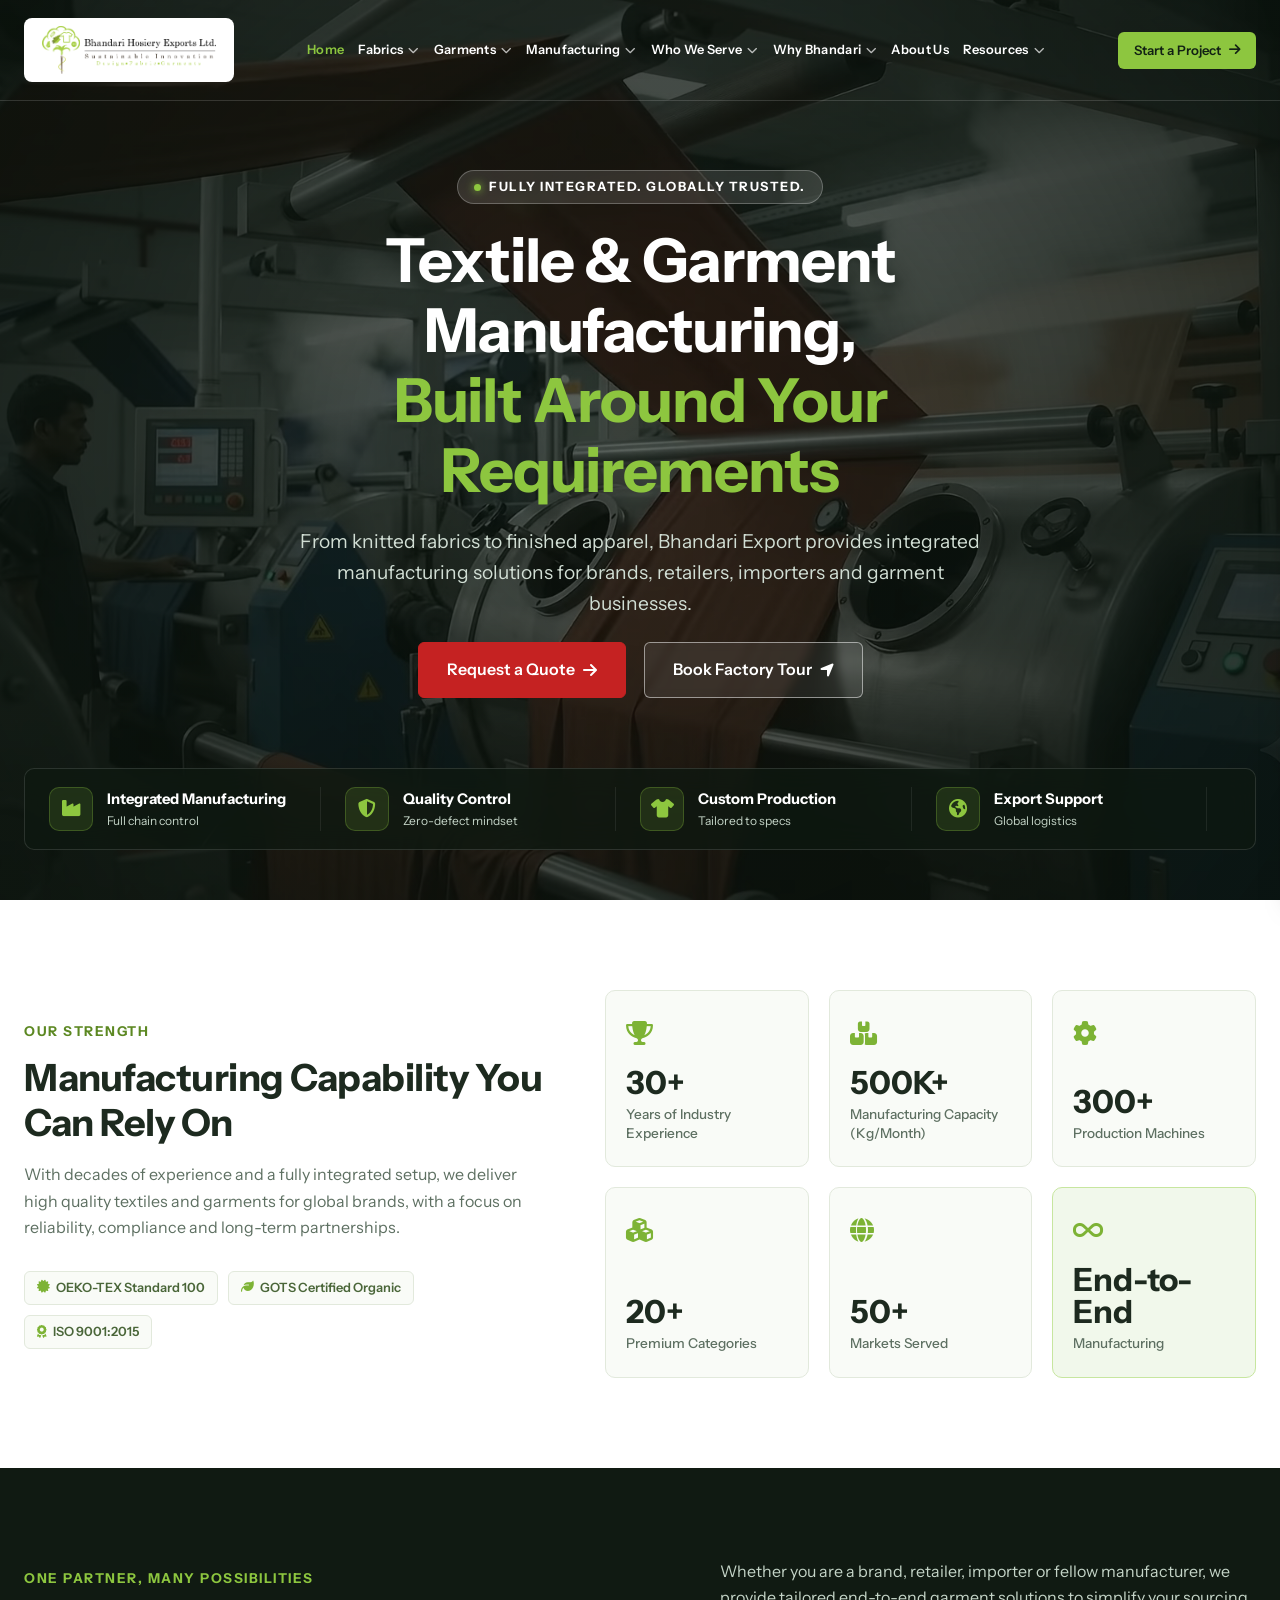
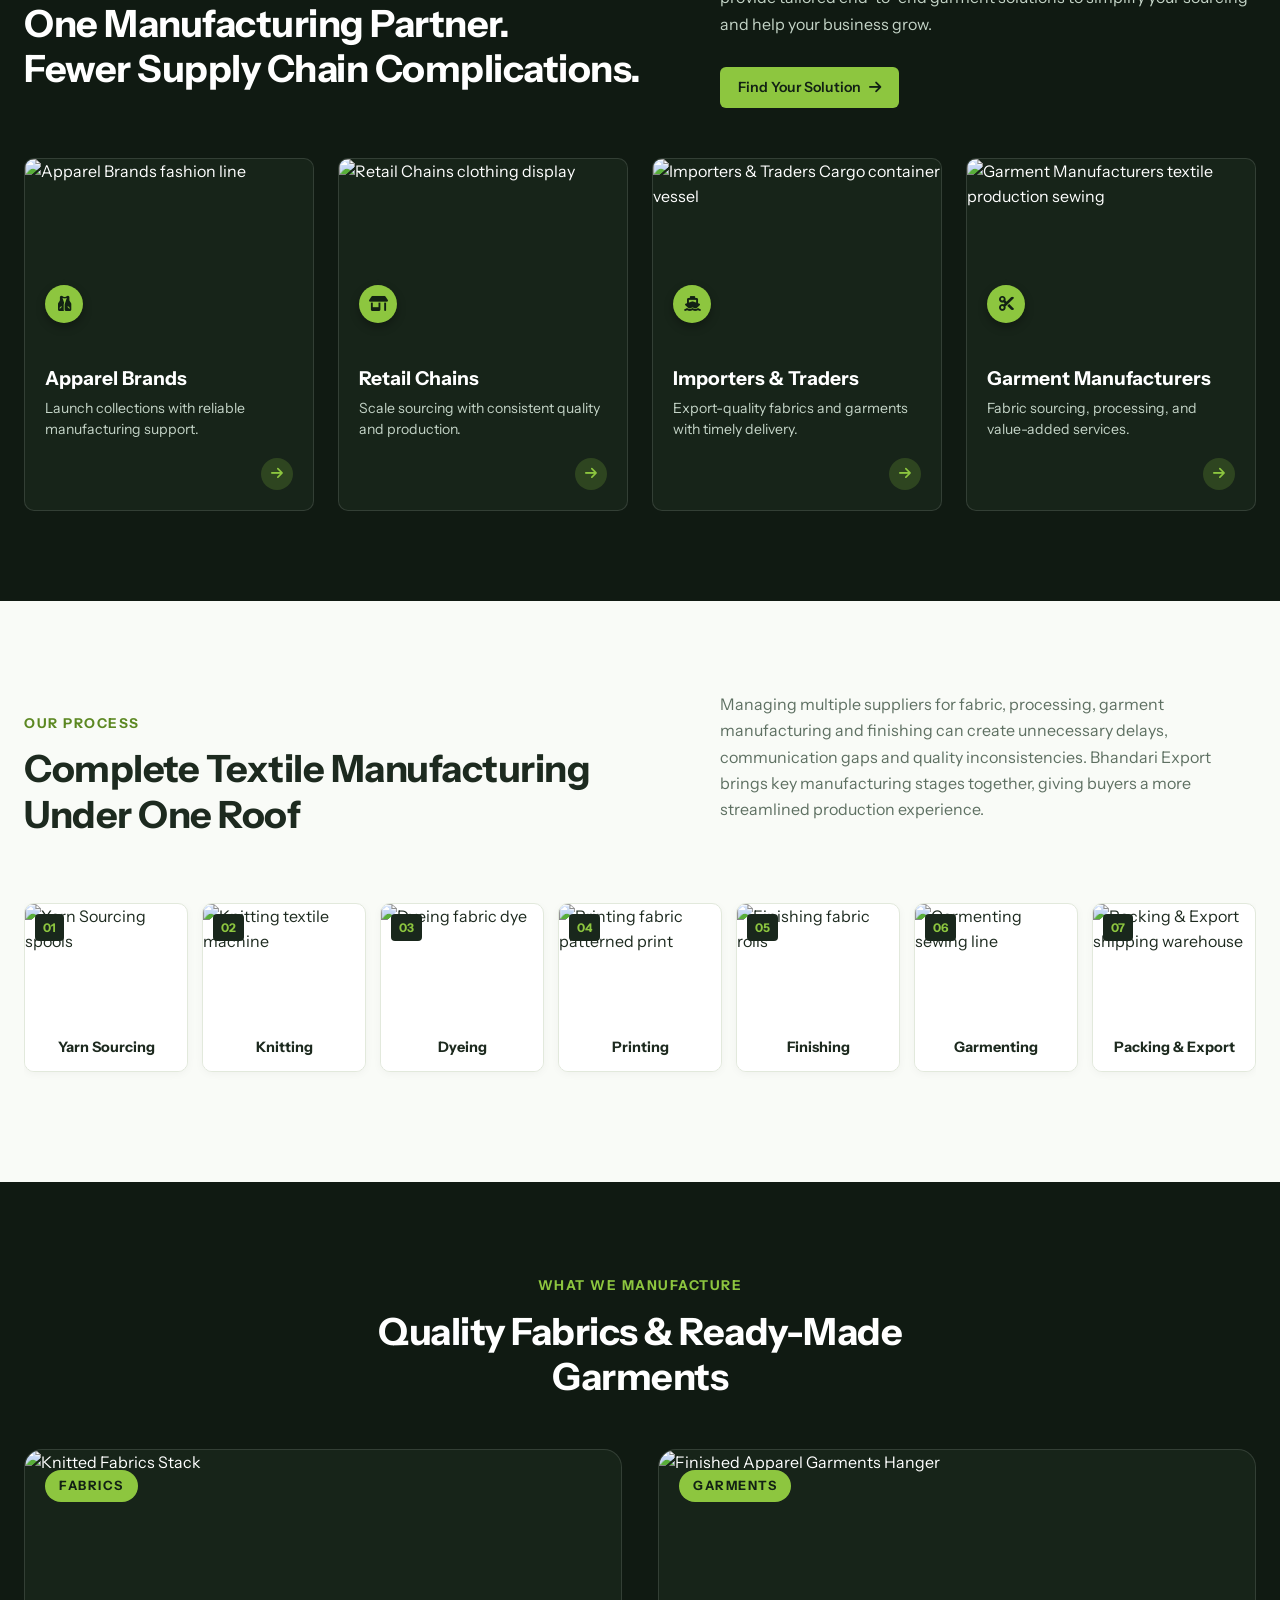
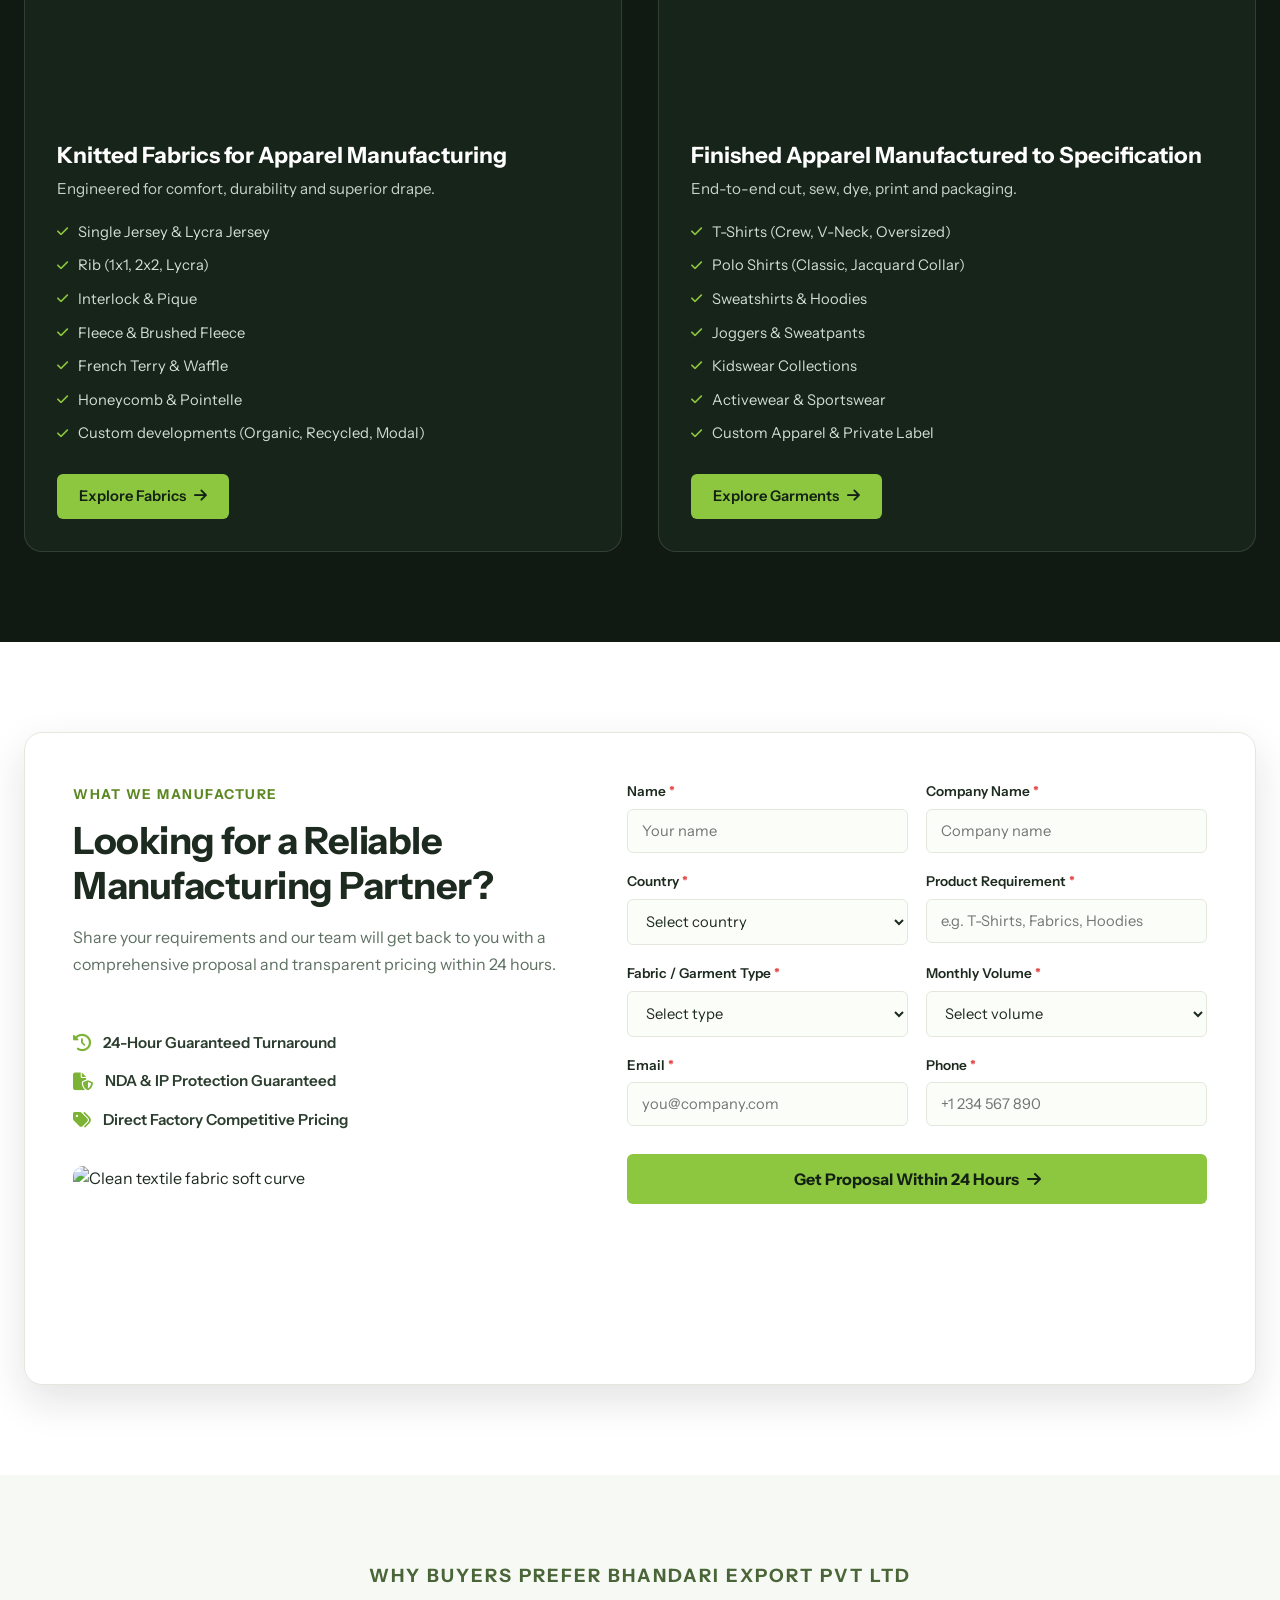
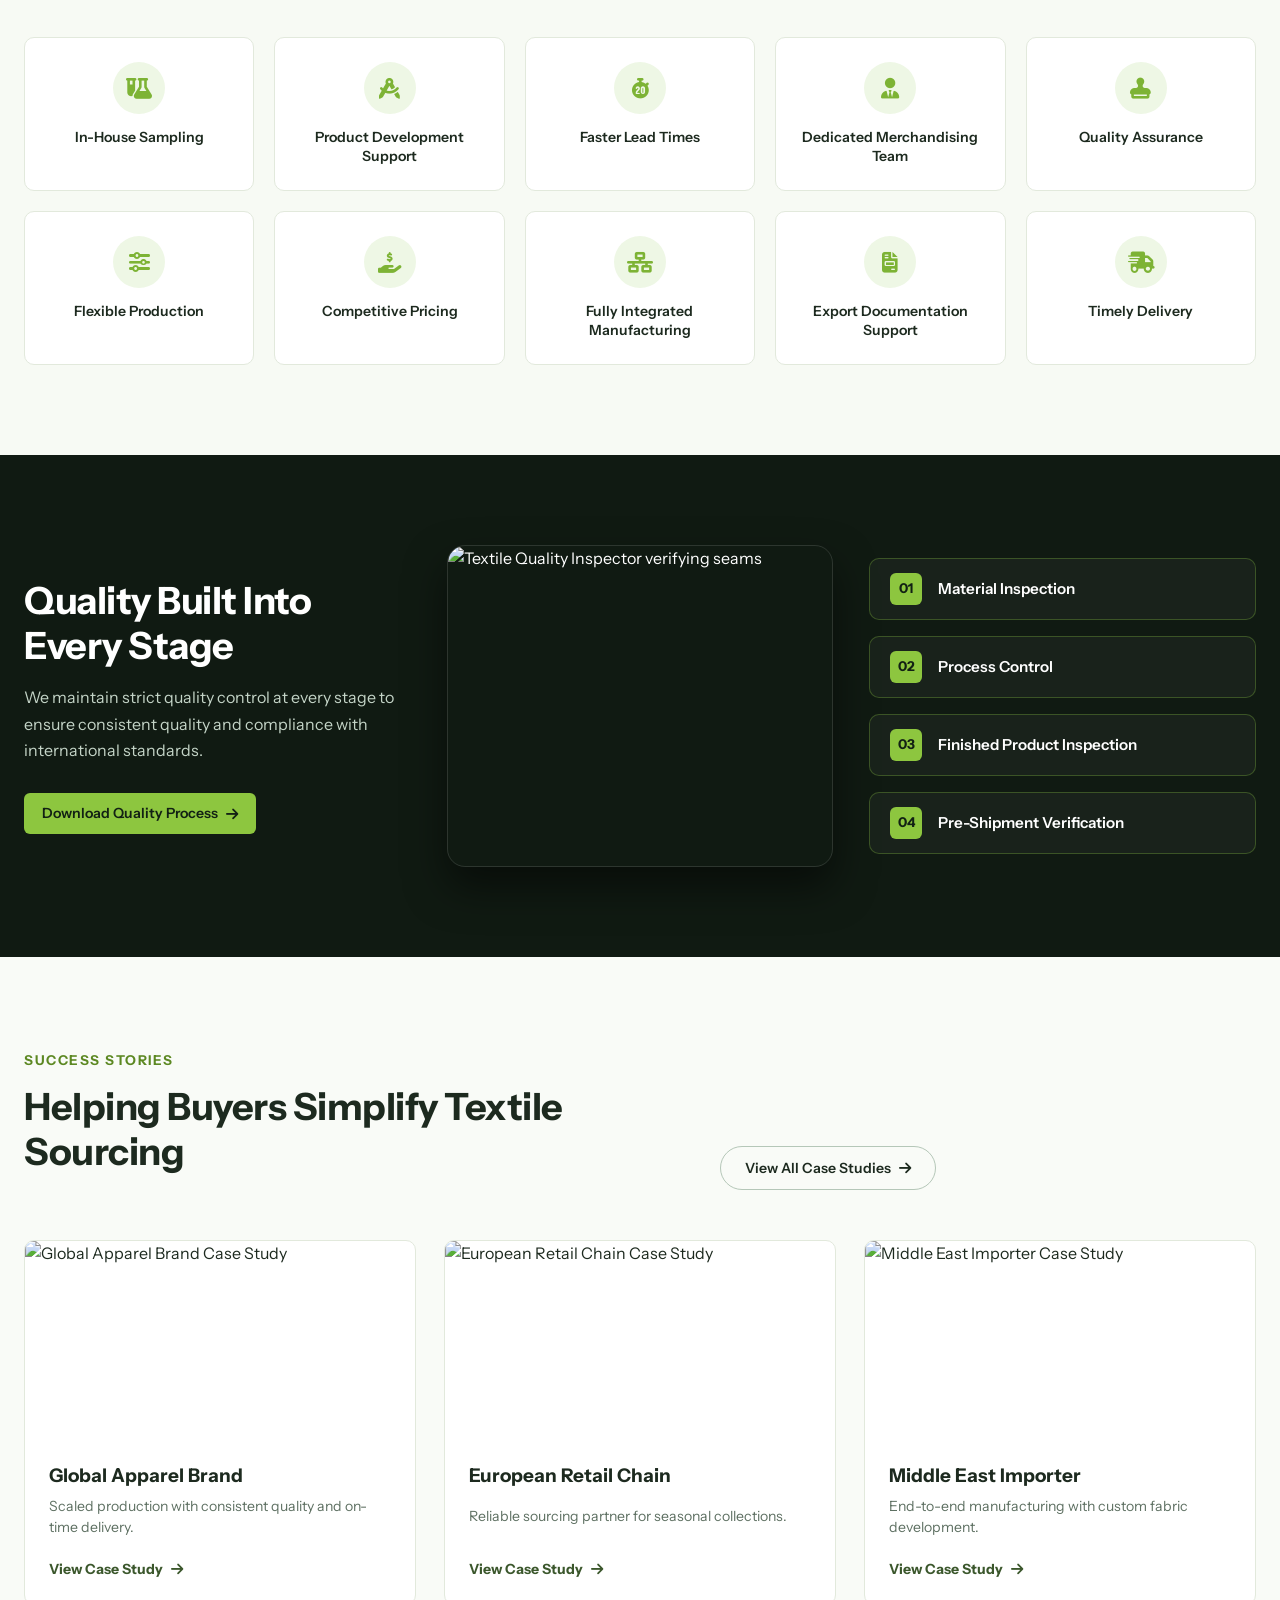
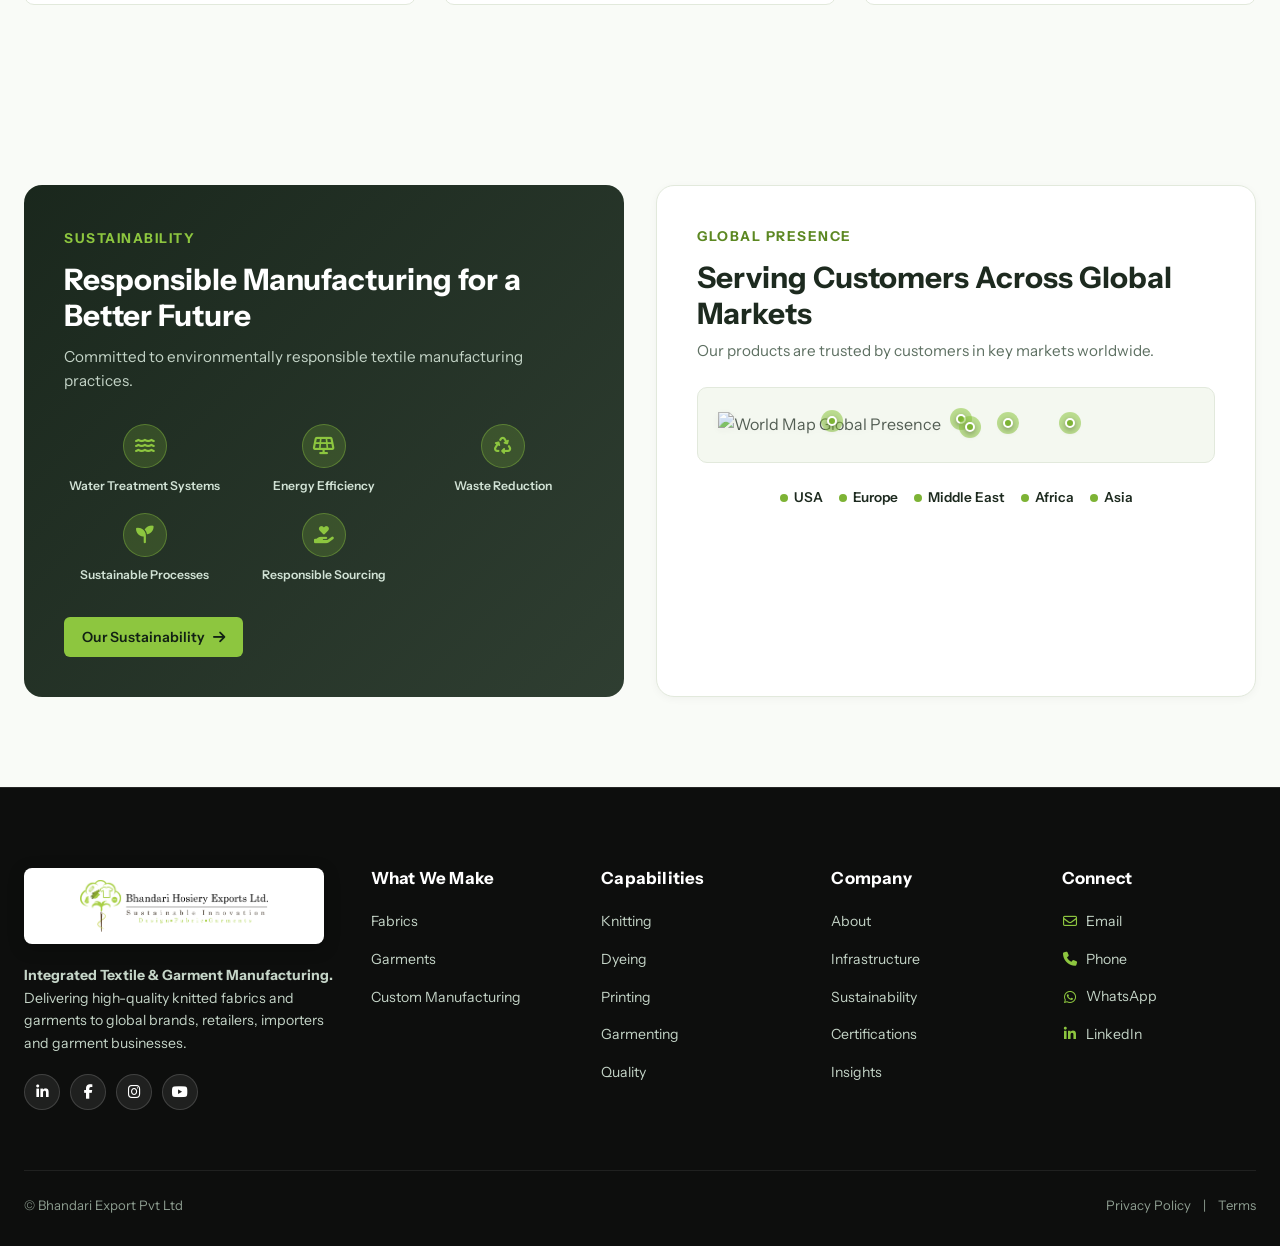
==== commit f60a9161: "updated" ====
--- a/index.html
+++ b/index.html
@@ -1,19 +1,22 @@
 <!DOCTYPE html>
 <html lang="en">
+
 <head>
     <meta charset="UTF-8">
     <meta name="viewport" content="width=device-width, initial-scale=1.0">
     <title>Bhandari Hosiery Exports | Fully Integrated Textile & Garment Manufacturing</title>
-    <meta name="description" content="From Yarn to Finished Garments Under One Roof. End-to-end textile manufacturing solutions for global brands, retailers and garment manufacturers.">
+    <meta name="description"
+        content="From Yarn to Finished Garments Under One Roof. End-to-end textile manufacturing solutions for global brands, retailers and garment manufacturers.">
 
     <!-- Google Fonts: Instrument Sans -->
     <link rel="preconnect" href="https://fonts.googleapis.com">
     <link rel="preconnect" href="https://fonts.gstatic.com" crossorigin>
-    <link href="https://fonts.googleapis.com/css2?family=Instrument+Sans:ital,wght@0,400..700;1,400..700&display=swap" rel="stylesheet">
+    <link href="https://fonts.googleapis.com/css2?family=Instrument+Sans:ital,wght@0,400..700;1,400..700&display=swap"
+        rel="stylesheet">
 
     <!-- Font Awesome 6 CDN for Icons -->
     <link rel="stylesheet" href="https://cdnjs.cloudflare.com/ajax/libs/font-awesome/6.5.1/css/all.min.css">
-    
+
     <!-- AOS Animation Library -->
     <link rel="stylesheet" href="https://cdnjs.cloudflare.com/ajax/libs/aos/2.3.4/aos.css">
 
@@ -22,6 +25,7 @@
     <link rel="stylesheet" href="assets/css/animations.css">
     <link rel="stylesheet" href="assets/css/responsive.css">
 </head>
+
 <body>
 
     <!-- ==================== HEADER / NAVIGATION ==================== -->
@@ -36,7 +40,7 @@
             <nav class="main-nav" id="main-nav">
                 <ul class="nav-list">
                     <li class="nav-item active"><a href="#hero" class="nav-link">Home</a></li>
-                    
+
                     <!-- 1. Fabrics Dropdown -->
                     <li class="nav-item dropdown-item">
                         <a href="#products" class="nav-link">
@@ -74,7 +78,8 @@
                             Manufacturing <i class="fa-solid fa-chevron-down nav-arrow"></i>
                         </a>
                         <ul class="sub-menu">
-                            <li><a href="#process"><i class="fa-solid fa-network-wired"></i> Integrated Manufacturing</a></li>
+                            <li><a href="#process"><i class="fa-solid fa-network-wired"></i> Integrated
+                                    Manufacturing</a></li>
                             <li><a href="#process"><i class="fa-solid fa-industry"></i> Knitting</a></li>
                             <li><a href="#process"><i class="fa-solid fa-fill-drip"></i> Dyeing & Processing</a></li>
                             <li><a href="#process"><i class="fa-solid fa-print"></i> Printing</a></li>
@@ -105,7 +110,8 @@
                             Why Bhandari <i class="fa-solid fa-chevron-down nav-arrow"></i>
                         </a>
                         <ul class="sub-menu">
-                            <li><a href="#capabilities"><i class="fa-solid fa-building-circle-check"></i> Infrastructure</a></li>
+                            <li><a href="#capabilities"><i class="fa-solid fa-building-circle-check"></i>
+                                    Infrastructure</a></li>
                             <li><a href="#quality"><i class="fa-solid fa-award"></i> Quality</a></li>
                             <li><a href="#capabilities"><i class="fa-solid fa-certificate"></i> Certifications</a></li>
                             <li><a href="#sustainability"><i class="fa-solid fa-leaf"></i> Sustainability</a></li>
@@ -123,7 +129,8 @@
                         <ul class="sub-menu">
                             <li><a href="#process"><i class="fa-solid fa-book-open"></i> Manufacturing Guides</a></li>
                             <li><a href="#products"><i class="fa-solid fa-swatchbook"></i> Fabric Guides</a></li>
-                            <li><a href="#case-studies"><i class="fa-solid fa-chart-line"></i> Industry Insights</a></li>
+                            <li><a href="#case-studies"><i class="fa-solid fa-chart-line"></i> Industry Insights</a>
+                            </li>
                             <li><a href="#quote-form"><i class="fa-solid fa-circle-question"></i> FAQs</a></li>
                         </ul>
                     </li>
@@ -167,7 +174,8 @@
             <li><a href="#quote-form" class="drawer-link">Contact</a></li>
         </ul>
         <div class="drawer-footer">
-            <a href="#quote-form" class="btn btn-lime btn-block">Start a Project <i class="fa-solid fa-arrow-right"></i></a>
+            <a href="#quote-form" class="btn btn-lime btn-block">Start a Project <i
+                    class="fa-solid fa-arrow-right"></i></a>
         </div>
     </div>
     <div class="drawer-backdrop" id="drawerBackdrop"></div>
@@ -177,10 +185,10 @@
         <section class="section-hero" id="hero">
             <!-- Background Infinite Looped Muted HTML5 Video -->
             <div class="hero-video-bg">
-                <video autoplay muted loop playsinline poster="https://images.unsplash.com/photo-1544816155-12df9643f363?q=80&w=1920&auto=format&fit=crop">
-                    <!-- High quality industrial textile spinning and production video -->
-                    <source src="https://assets.mixkit.co/videos/preview/mixkit-close-up-of-yarn-being-woven-into-fabric-42078-large.mp4" type="video/mp4">
-                    <source src="https://assets.mixkit.co/videos/preview/mixkit-spinning-yarn-production-in-a-textile-factory-42080-large.mp4" type="video/mp4">
+                <video autoplay muted loop playsinline preload="metadata">
+                    <!-- Local Optimized Textile Manufacturing Process Videos (WebM & MP4) -->
+                    <source src="assets/videowebm.webm" type="video/webm">
+                    <source src="assets/videomp4.mp4" type="video/mp4">
                 </video>
             </div>
             <div class="hero-overlay"></div>
@@ -194,21 +202,15 @@
                             FULLY INTEGRATED. GLOBALLY TRUSTED.
                         </div>
                         <h1 class="hero-title">
-                            From Yarn To <br>Finished Garments <br>
-                            <span class="highlight-lime">Under One Roof</span>
+                            Textile &amp; Garment Manufacturing, <br>
+                            <span class="highlight-lime">Built Around Your Requirements</span>
                         </h1>
                         <p class="hero-description">
-                            End-to-end textile manufacturing solutions for global brands, retailers and garment manufacturers.
+                            From knitted fabrics to finished apparel, Bhandari Export provides integrated manufacturing
+                            solutions for brands, retailers, importers and garment businesses.
                         </p>
-                        
-                        <!-- Key Process Tags in Hero -->
-                        <div class="hero-process-tags">
-                            <span>Knitting</span> <span class="tag-sep">&bull;</span>
-                            <span>Dyeing</span> <span class="tag-sep">&bull;</span>
-                            <span>Printing</span> <span class="tag-sep">&bull;</span>
-                            <span>Finishing</span> <span class="tag-sep">&bull;</span>
-                            <span>Garmenting</span>
-                        </div>
+
+
 
                         <div class="hero-cta-group">
                             <a href="#quote-form" class="btn btn-red-accent btn-large">
@@ -266,14 +268,6 @@
                             </div>
                         </div>
 
-                        <!-- Hero Counter -->
-                        <div class="hero-counter-controls">
-                            <span class="counter-text"><strong id="heroCurrentSlide">01</strong> / 05</span>
-                            <div class="slider-arrows">
-                                <button class="slider-arrow" id="heroPrevBtn" aria-label="Previous Slide"><i class="fa-solid fa-chevron-left"></i></button>
-                                <button class="slider-arrow" id="heroNextBtn" aria-label="Next Slide"><i class="fa-solid fa-chevron-right"></i></button>
-                            </div>
-                        </div>
                     </div>
                 </div>
             </div>
@@ -288,10 +282,13 @@
                         <span class="section-eyebrow">OUR STRENGTH</span>
                         <h2 class="section-heading">Manufacturing Capability You Can Rely On</h2>
                         <p class="section-description">
-                            With decades of experience and a fully integrated setup, we deliver high quality textiles and garments for global brands, with a focus on reliability, compliance and long-term partnerships.
+                            With decades of experience and a fully integrated setup, we deliver high quality textiles
+                            and garments for global brands, with a focus on reliability, compliance and long-term
+                            partnerships.
                         </p>
                         <div class="certifications-row">
-                            <span class="cert-badge"><i class="fa-solid fa-certificate"></i> OEKO-TEX Standard 100</span>
+                            <span class="cert-badge"><i class="fa-solid fa-certificate"></i> OEKO-TEX Standard
+                                100</span>
                             <span class="cert-badge"><i class="fa-solid fa-leaf"></i> GOTS Certified Organic</span>
                             <span class="cert-badge"><i class="fa-solid fa-award"></i> ISO 9001:2015</span>
                         </div>
@@ -376,11 +373,13 @@
                 <div class="section-header-split" data-aos="fade-up">
                     <div class="split-left">
                         <span class="section-eyebrow text-lime">ONE PARTNER, MANY POSSIBILITIES</span>
-                        <h2 class="section-heading text-white">One Manufacturing Partner. <br>Fewer Supply Chain Complications.</h2>
+                        <h2 class="section-heading text-white">One Manufacturing Partner. <br>Fewer Supply Chain
+                            Complications.</h2>
                     </div>
                     <div class="split-right">
                         <p class="section-description text-gray">
-                            Whether you are a brand, retailer, importer or fellow manufacturer, we provide tailored end-to-end garment solutions to simplify your sourcing and help your business grow.
+                            Whether you are a brand, retailer, importer or fellow manufacturer, we provide tailored
+                            end-to-end garment solutions to simplify your sourcing and help your business grow.
                         </p>
                         <a href="#quote-form" class="btn btn-lime btn-sm">
                             <span>Find Your Solution</span>
@@ -394,7 +393,8 @@
                     <!-- Card 1 -->
                     <div class="solution-card" data-aos="fade-up" data-aos-delay="100">
                         <div class="card-image-box">
-                            <img src="https://images.unsplash.com/photo-1558769132-cb1aea458c5e?q=80&w=800&auto=format&fit=crop" alt="Apparel Brands fashion line" loading="lazy">
+                            <img src="https://images.unsplash.com/photo-1558769132-cb1aea458c5e?q=80&w=800&auto=format&fit=crop"
+                                alt="Apparel Brands fashion line" loading="lazy">
                             <div class="card-icon-badge">
                                 <i class="fa-solid fa-vest"></i>
                             </div>
@@ -411,7 +411,8 @@
                     <!-- Card 2 -->
                     <div class="solution-card" data-aos="fade-up" data-aos-delay="200">
                         <div class="card-image-box">
-                            <img src="https://images.unsplash.com/photo-1441986300917-64674bd600d8?q=80&w=800&auto=format&fit=crop" alt="Retail Chains clothing display" loading="lazy">
+                            <img src="https://images.unsplash.com/photo-1441986300917-64674bd600d8?q=80&w=800&auto=format&fit=crop"
+                                alt="Retail Chains clothing display" loading="lazy">
                             <div class="card-icon-badge">
                                 <i class="fa-solid fa-shop"></i>
                             </div>
@@ -428,7 +429,8 @@
                     <!-- Card 3 -->
                     <div class="solution-card" data-aos="fade-up" data-aos-delay="300">
                         <div class="card-image-box">
-                            <img src="https://images.unsplash.com/photo-1578575437130-527eed3abbec?q=80&w=800&auto=format&fit=crop" alt="Importers & Traders Cargo container vessel" loading="lazy">
+                            <img src="https://images.unsplash.com/photo-1578575437130-527eed3abbec?q=80&w=800&auto=format&fit=crop"
+                                alt="Importers & Traders Cargo container vessel" loading="lazy">
                             <div class="card-icon-badge">
                                 <i class="fa-solid fa-ship"></i>
                             </div>
@@ -436,7 +438,8 @@
                         <div class="card-content">
                             <h3 class="card-title">Importers & Traders</h3>
                             <p class="card-text">Export-quality fabrics and garments with timely delivery.</p>
-                            <a href="#quote-form" class="card-arrow-btn" aria-label="Learn more about Importers & Traders">
+                            <a href="#quote-form" class="card-arrow-btn"
+                                aria-label="Learn more about Importers & Traders">
                                 <i class="fa-solid fa-arrow-right"></i>
                             </a>
                         </div>
@@ -445,7 +448,8 @@
                     <!-- Card 4 -->
                     <div class="solution-card" data-aos="fade-up" data-aos-delay="400">
                         <div class="card-image-box">
-                            <img src="https://images.unsplash.com/photo-1528698827591-e19ccd7bc23d?q=80&w=800&auto=format&fit=crop" alt="Garment Manufacturers textile production sewing" loading="lazy">
+                            <img src="https://images.unsplash.com/photo-1528698827591-e19ccd7bc23d?q=80&w=800&auto=format&fit=crop"
+                                alt="Garment Manufacturers textile production sewing" loading="lazy">
                             <div class="card-icon-badge">
                                 <i class="fa-solid fa-scissors"></i>
                             </div>
@@ -453,7 +457,8 @@
                         <div class="card-content">
                             <h3 class="card-title">Garment Manufacturers</h3>
                             <p class="card-text">Fabric sourcing, processing, and value-added services.</p>
-                            <a href="#quote-form" class="card-arrow-btn" aria-label="Learn more about Garment Manufacturers">
+                            <a href="#quote-form" class="card-arrow-btn"
+                                aria-label="Learn more about Garment Manufacturers">
                                 <i class="fa-solid fa-arrow-right"></i>
                             </a>
                         </div>
@@ -472,7 +477,10 @@
                     </div>
                     <div class="split-right">
                         <p class="section-description">
-                            Managing multiple suppliers for fabric, processing, garment manufacturing and finishing can create unnecessary delays, communication gaps and quality inconsistencies. Bhandari Export brings key manufacturing stages together, giving buyers a more streamlined production experience.
+                            Managing multiple suppliers for fabric, processing, garment manufacturing and finishing can
+                            create unnecessary delays, communication gaps and quality inconsistencies. Bhandari Export
+                            brings key manufacturing stages together, giving buyers a more streamlined production
+                            experience.
                         </p>
                     </div>
                 </div>
@@ -484,7 +492,8 @@
                         <div class="process-step-item">
                             <div class="step-badge">01</div>
                             <div class="step-image-wrap">
-                                <img src="https://images.unsplash.com/photo-1584100936595-c0654b55a2e2?q=80&w=400&auto=format&fit=crop" alt="Yarn Sourcing spools" loading="lazy">
+                                <img src="https://images.unsplash.com/photo-1584100936595-c0654b55a2e2?q=80&w=400&auto=format&fit=crop"
+                                    alt="Yarn Sourcing spools" loading="lazy">
                             </div>
                             <div class="step-title">Yarn Sourcing</div>
                         </div>
@@ -493,7 +502,8 @@
                         <div class="process-step-item">
                             <div class="step-badge">02</div>
                             <div class="step-image-wrap">
-                                <img src="https://images.unsplash.com/photo-1544816155-12df9643f363?q=80&w=400&auto=format&fit=crop" alt="Knitting textile machine" loading="lazy">
+                                <img src="https://images.unsplash.com/photo-1544816155-12df9643f363?q=80&w=400&auto=format&fit=crop"
+                                    alt="Knitting textile machine" loading="lazy">
                             </div>
                             <div class="step-title">Knitting</div>
                         </div>
@@ -502,7 +512,8 @@
                         <div class="process-step-item">
                             <div class="step-badge">03</div>
                             <div class="step-image-wrap">
-                                <img src="https://images.unsplash.com/photo-1606760227091-3dd870d97f1d?q=80&w=400&auto=format&fit=crop" alt="Dyeing fabric dye" loading="lazy">
+                                <img src="https://images.unsplash.com/photo-1606760227091-3dd870d97f1d?q=80&w=400&auto=format&fit=crop"
+                                    alt="Dyeing fabric dye" loading="lazy">
                             </div>
                             <div class="step-title">Dyeing</div>
                         </div>
@@ -511,7 +522,8 @@
                         <div class="process-step-item">
                             <div class="step-badge">04</div>
                             <div class="step-image-wrap">
-                                <img src="https://images.unsplash.com/photo-1509631179647-0177331693ae?q=80&w=400&auto=format&fit=crop" alt="Printing fabric patterned print" loading="lazy">
+                                <img src="https://images.unsplash.com/photo-1509631179647-0177331693ae?q=80&w=400&auto=format&fit=crop"
+                                    alt="Printing fabric patterned print" loading="lazy">
                             </div>
                             <div class="step-title">Printing</div>
                         </div>
@@ -520,7 +532,8 @@
                         <div class="process-step-item">
                             <div class="step-badge">05</div>
                             <div class="step-image-wrap">
-                                <img src="https://images.unsplash.com/photo-1620799140408-edc6dcb6d633?q=80&w=400&auto=format&fit=crop" alt="Finishing fabric rolls" loading="lazy">
+                                <img src="https://images.unsplash.com/photo-1620799140408-edc6dcb6d633?q=80&w=400&auto=format&fit=crop"
+                                    alt="Finishing fabric rolls" loading="lazy">
                             </div>
                             <div class="step-title">Finishing</div>
                         </div>
@@ -529,7 +542,8 @@
                         <div class="process-step-item">
                             <div class="step-badge">06</div>
                             <div class="step-image-wrap">
-                                <img src="https://images.unsplash.com/photo-1581092160607-ee22621dd758?q=80&w=400&auto=format&fit=crop" alt="Garmenting sewing line" loading="lazy">
+                                <img src="https://images.unsplash.com/photo-1581092160607-ee22621dd758?q=80&w=400&auto=format&fit=crop"
+                                    alt="Garmenting sewing line" loading="lazy">
                             </div>
                             <div class="step-title">Garmenting</div>
                         </div>
@@ -538,7 +552,8 @@
                         <div class="process-step-item">
                             <div class="step-badge">07</div>
                             <div class="step-image-wrap">
-                                <img src="https://images.unsplash.com/photo-1586528116311-ad8dd3c8310d?q=80&w=400&auto=format&fit=crop" alt="Packing & Export shipping warehouse" loading="lazy">
+                                <img src="https://images.unsplash.com/photo-1586528116311-ad8dd3c8310d?q=80&w=400&auto=format&fit=crop"
+                                    alt="Packing & Export shipping warehouse" loading="lazy">
                             </div>
                             <div class="step-title">Packing & Export</div>
                         </div>
@@ -559,7 +574,8 @@
                     <!-- Left Product Card: FABRICS -->
                     <div class="product-category-card" data-aos="fade-right">
                         <div class="product-card-img">
-                            <img src="https://img.magnific.com/free-photo/multi-color-fabric-texture-samples_1373-434.jpg?semt=ais_hybrid&w=740&q=80" alt="Knitted Fabrics Stack" loading="lazy">
+                            <img src="https://img.magnific.com/free-photo/multi-color-fabric-texture-samples_1373-434.jpg?semt=ais_hybrid&w=740&q=80"
+                                alt="Knitted Fabrics Stack" loading="lazy">
                             <div class="product-badge">FABRICS</div>
                         </div>
                         <div class="product-card-body">
@@ -572,7 +588,8 @@
                                 <li><i class="fa-solid fa-check"></i> Fleece & Brushed Fleece</li>
                                 <li><i class="fa-solid fa-check"></i> French Terry & Waffle</li>
                                 <li><i class="fa-solid fa-check"></i> Honeycomb & Pointelle</li>
-                                <li><i class="fa-solid fa-check"></i> Custom developments (Organic, Recycled, Modal)</li>
+                                <li><i class="fa-solid fa-check"></i> Custom developments (Organic, Recycled, Modal)
+                                </li>
                             </ul>
                             <a href="#quote-form" class="btn btn-lime btn-product">
                                 <span>Explore Fabrics</span>
@@ -584,7 +601,8 @@
                     <!-- Right Product Card: GARMENTS -->
                     <div class="product-category-card" data-aos="fade-left">
                         <div class="product-card-img">
-                            <img src="https://images.unsplash.com/photo-1523381210434-271e8be1f52b?q=80&w=800&auto=format&fit=crop" alt="Finished Apparel Garments Hanger" loading="lazy">
+                            <img src="https://images.unsplash.com/photo-1523381210434-271e8be1f52b?q=80&w=800&auto=format&fit=crop"
+                                alt="Finished Apparel Garments Hanger" loading="lazy">
                             <div class="product-badge">GARMENTS</div>
                         </div>
                         <div class="product-card-body">
@@ -619,7 +637,8 @@
                             <span class="section-eyebrow">WHAT WE MANUFACTURE</span>
                             <h2 class="section-heading">Looking for a Reliable Manufacturing Partner?</h2>
                             <p class="section-description">
-                                Share your requirements and our team will get back to you with a comprehensive proposal and transparent pricing within 24 hours.
+                                Share your requirements and our team will get back to you with a comprehensive proposal
+                                and transparent pricing within 24 hours.
                             </p>
                         </div>
                         <div class="rfq-feature-list">
@@ -637,7 +656,8 @@
                             </div>
                         </div>
                         <div class="rfq-art-box">
-                            <img src="https://images.unsplash.com/photo-1618221195710-dd6b41faaea6?q=80&w=800&auto=format&fit=crop" alt="Clean textile fabric soft curve" class="rfq-banner-img" loading="lazy">
+                            <img src="https://images.unsplash.com/photo-1618221195710-dd6b41faaea6?q=80&w=800&auto=format&fit=crop"
+                                alt="Clean textile fabric soft curve" class="rfq-banner-img" loading="lazy">
                         </div>
                     </div>
 
@@ -651,7 +671,8 @@
                                 </div>
                                 <div class="form-group">
                                     <label for="companyName">Company Name <span class="required">*</span></label>
-                                    <input type="text" id="companyName" name="companyName" placeholder="Company name" required>
+                                    <input type="text" id="companyName" name="companyName" placeholder="Company name"
+                                        required>
                                 </div>
                             </div>
 
@@ -673,16 +694,19 @@
                                 </div>
                                 <div class="form-group">
                                     <label for="productReq">Product Requirement <span class="required">*</span></label>
-                                    <input type="text" id="productReq" name="productReq" placeholder="e.g. T-Shirts, Fabrics, Hoodies" required>
+                                    <input type="text" id="productReq" name="productReq"
+                                        placeholder="e.g. T-Shirts, Fabrics, Hoodies" required>
                                 </div>
                             </div>
 
                             <div class="form-row">
                                 <div class="form-group">
-                                    <label for="fabricType">Fabric / Garment Type <span class="required">*</span></label>
+                                    <label for="fabricType">Fabric / Garment Type <span
+                                            class="required">*</span></label>
                                     <select id="fabricType" name="fabricType" required>
                                         <option value="" disabled selected>Select type</option>
-                                        <option value="knitted-fabric">Knitted Fabric (Single Jersey/Rib/Fleece)</option>
+                                        <option value="knitted-fabric">Knitted Fabric (Single Jersey/Rib/Fleece)
+                                        </option>
                                         <option value="tshirts">T-Shirts & Polos</option>
                                         <option value="hoodies">Hoodies & Sweatshirts</option>
                                         <option value="activewear">Activewear & Sportswear</option>
@@ -794,7 +818,8 @@
                     <div class="quality-text-col" data-aos="fade-right">
                         <h2 class="section-heading text-white">Quality Built Into Every Stage</h2>
                         <p class="section-description text-gray">
-                            We maintain strict quality control at every stage to ensure consistent quality and compliance with international standards.
+                            We maintain strict quality control at every stage to ensure consistent quality and
+                            compliance with international standards.
                         </p>
                         <a href="#quote-form" class="btn btn-lime btn-sm">
                             <span>Download Quality Process</span>
@@ -805,7 +830,8 @@
                     <!-- Center: Inspector Image -->
                     <div class="quality-img-col" data-aos="zoom-in">
                         <div class="quality-image-wrapper">
-                            <img src="https://images.unsplash.com/photo-1581091226825-a6a2a5aee158?q=80&w=800&auto=format&fit=crop" alt="Textile Quality Inspector verifying seams" loading="lazy">
+                            <img src="https://images.unsplash.com/photo-1581091226825-a6a2a5aee158?q=80&w=800&auto=format&fit=crop"
+                                alt="Textile Quality Inspector verifying seams" loading="lazy">
                         </div>
                     </div>
 
@@ -852,7 +878,8 @@
                     <!-- Case 1 -->
                     <div class="case-card" data-aos="fade-up" data-aos-delay="100">
                         <div class="case-img-box">
-                            <img src="https://images.unsplash.com/photo-1558769132-cb1aea458c5e?q=80&w=600&auto=format&fit=crop" alt="Global Apparel Brand Case Study" loading="lazy">
+                            <img src="https://images.unsplash.com/photo-1558769132-cb1aea458c5e?q=80&w=600&auto=format&fit=crop"
+                                alt="Global Apparel Brand Case Study" loading="lazy">
                         </div>
                         <div class="case-card-body">
                             <h3 class="case-title">Global Apparel Brand</h3>
@@ -867,7 +894,8 @@
                     <!-- Case 2 -->
                     <div class="case-card" data-aos="fade-up" data-aos-delay="200">
                         <div class="case-img-box">
-                            <img src="https://images.unsplash.com/photo-1489987707025-afc232f7ea0f?q=80&w=600&auto=format&fit=crop" alt="European Retail Chain Case Study" loading="lazy">
+                            <img src="https://images.unsplash.com/photo-1489987707025-afc232f7ea0f?q=80&w=600&auto=format&fit=crop"
+                                alt="European Retail Chain Case Study" loading="lazy">
                         </div>
                         <div class="case-card-body">
                             <h3 class="case-title">European Retail Chain</h3>
@@ -882,7 +910,8 @@
                     <!-- Case 3 -->
                     <div class="case-card" data-aos="fade-up" data-aos-delay="300">
                         <div class="case-img-box">
-                            <img src="https://images.unsplash.com/photo-1578575437130-527eed3abbec?q=80&w=600&auto=format&fit=crop" alt="Middle East Importer Case Study" loading="lazy">
+                            <img src="https://images.unsplash.com/photo-1578575437130-527eed3abbec?q=80&w=600&auto=format&fit=crop"
+                                alt="Middle East Importer Case Study" loading="lazy">
                         </div>
                         <div class="case-card-body">
                             <h3 class="case-title">Middle East Importer</h3>
@@ -953,26 +982,32 @@
                         <!-- Interactive World Map Container with Real World Map PNG -->
                         <div class="world-map-wrapper">
                             <div class="map-image-container">
-                                <img src="https://png.pngtree.com/png-vector/20230410/ourmid/pngtree-flat-world-map-icon-on-isolated-background-australia-country-vector-vector-png-image_51365092.jpg" alt="World Map Global Presence" class="world-map-img" loading="lazy">
-                                
+                                <img src="https://png.pngtree.com/png-vector/20230410/ourmid/pngtree-flat-world-map-icon-on-isolated-background-australia-country-vector-vector-png-image_51365092.jpg"
+                                    alt="World Map Global Presence" class="world-map-img" loading="lazy">
+
                                 <!-- Animated Hotspot Markers -->
-                                <div class="hotspot-pin pin-usa map-pin" data-region="USA: 120+ Retail Brands & Importers">
+                                <div class="hotspot-pin pin-usa map-pin"
+                                    data-region="USA: 120+ Retail Brands & Importers">
                                     <span class="pin-pulse"></span>
                                     <span class="pin-dot"></span>
                                 </div>
-                                <div class="hotspot-pin pin-europe map-pin" data-region="Europe: Germany, UK, France & Nordics">
+                                <div class="hotspot-pin pin-europe map-pin"
+                                    data-region="Europe: Germany, UK, France & Nordics">
                                     <span class="pin-pulse"></span>
                                     <span class="pin-dot"></span>
                                 </div>
-                                <div class="hotspot-pin pin-middle-east map-pin" data-region="Middle East: UAE, Saudi Arabia & Qatar">
+                                <div class="hotspot-pin pin-middle-east map-pin"
+                                    data-region="Middle East: UAE, Saudi Arabia & Qatar">
                                     <span class="pin-pulse"></span>
                                     <span class="pin-dot"></span>
                                 </div>
-                                <div class="hotspot-pin pin-africa map-pin" data-region="Africa: South Africa, Kenya & Egypt">
+                                <div class="hotspot-pin pin-africa map-pin"
+                                    data-region="Africa: South Africa, Kenya & Egypt">
                                     <span class="pin-pulse"></span>
                                     <span class="pin-dot"></span>
                                 </div>
-                                <div class="hotspot-pin pin-asia map-pin" data-region="Asia: India Hub, Southeast Asia & Japan">
+                                <div class="hotspot-pin pin-asia map-pin"
+                                    data-region="Asia: India Hub, Southeast Asia & Japan">
                                     <span class="pin-pulse"></span>
                                     <span class="pin-dot"></span>
                                 </div>
@@ -1001,16 +1036,22 @@
                 <!-- Footer Col 1: Brand Info -->
                 <div class="footer-col brand-col">
                     <a href="#" class="brand-logo footer-logo">
-                        <img src="assets/img/website_logo-2 (1).png" alt="Bhandari Hosiery Exports" class="footer-logo-img">
+                        <img src="assets/img/website_logo-2 (1).png" alt="Bhandari Export Pvt Ltd"
+                            class="footer-logo-img">
                     </a>
                     <p class="footer-about">
-                        <strong>Integrated Textile & Garment Manufacturing.</strong> Delivering high-quality knitted fabrics and garments to global brands, retailers, importers and garment businesses.
+                        <strong>Integrated Textile &amp; Garment Manufacturing.</strong> Delivering high-quality knitted
+                        fabrics and garments to global brands, retailers, importers and garment businesses.
                     </p>
                     <div class="social-links">
-                        <a href="https://linkedin.com" target="_blank" rel="noopener" aria-label="LinkedIn"><i class="fa-brands fa-linkedin-in"></i></a>
-                        <a href="https://facebook.com" target="_blank" rel="noopener" aria-label="Facebook"><i class="fa-brands fa-facebook-f"></i></a>
-                        <a href="https://instagram.com" target="_blank" rel="noopener" aria-label="Instagram"><i class="fa-brands fa-instagram"></i></a>
-                        <a href="https://youtube.com" target="_blank" rel="noopener" aria-label="YouTube"><i class="fa-brands fa-youtube"></i></a>
+                        <a href="https://linkedin.com" target="_blank" rel="noopener" aria-label="LinkedIn"><i
+                                class="fa-brands fa-linkedin-in"></i></a>
+                        <a href="https://facebook.com" target="_blank" rel="noopener" aria-label="Facebook"><i
+                                class="fa-brands fa-facebook-f"></i></a>
+                        <a href="https://instagram.com" target="_blank" rel="noopener" aria-label="Instagram"><i
+                                class="fa-brands fa-instagram"></i></a>
+                        <a href="https://youtube.com" target="_blank" rel="noopener" aria-label="YouTube"><i
+                                class="fa-brands fa-youtube"></i></a>
                     </div>
                 </div>
 
@@ -1018,54 +1059,55 @@
                 <div class="footer-col">
                     <h4 class="footer-heading">What We Make</h4>
                     <ul class="footer-links">
-                        <li><a href="#products">Knitted Fabrics</a></li>
-                        <li><a href="#products">Apparel Categories</a></li>
+                        <li><a href="#products">Fabrics</a></li>
+                        <li><a href="#products">Garments</a></li>
                         <li><a href="#products">Custom Manufacturing</a></li>
-                        <li><a href="#process">Our Capabilities</a></li>
+                    </ul>
+                </div>
+
+                <!-- Footer Col 3: Capabilities -->
+                <div class="footer-col">
+                    <h4 class="footer-heading">Capabilities</h4>
+                    <ul class="footer-links">
+                        <li><a href="#process">Knitting</a></li>
+                        <li><a href="#process">Dyeing</a></li>
+                        <li><a href="#process">Printing</a></li>
+                        <li><a href="#process">Garmenting</a></li>
+                        <li><a href="#quality">Quality</a></li>
+                    </ul>
+                </div>
+
+                <!-- Footer Col 4: Company -->
+                <div class="footer-col">
+                    <h4 class="footer-heading">Company</h4>
+                    <ul class="footer-links">
+                        <li><a href="#capabilities">About</a></li>
+                        <li><a href="#capabilities">Infrastructure</a></li>
                         <li><a href="#sustainability">Sustainability</a></li>
+                        <li><a href="#capabilities">Certifications</a></li>
+                        <li><a href="#case-studies">Insights</a></li>
                     </ul>
                 </div>
 
-                <!-- Footer Col 3: Quick Links -->
+                <!-- Footer Col 5: Connect -->
                 <div class="footer-col">
-                    <h4 class="footer-heading">Quick Links</h4>
-                    <ul class="footer-links">
-                        <li><a href="#capabilities">About Us</a></li>
-                        <li><a href="#products">Products</a></li>
-                        <li><a href="#process">Manufacturing Process</a></li>
-                        <li><a href="#quality">Quality Control</a></li>
-                        <li><a href="#case-studies">Blog</a></li>
-                        <li><a href="#quote-form">Contact</a></li>
+                    <h4 class="footer-heading">Connect</h4>
+                    <ul class="footer-links footer-connect-links">
+                        <li><a href="mailto:info@bhandariexport.com"><i class="fa-regular fa-envelope"></i> Email</a></li>
+                        <li><a href="tel:+911612825000"><i class="fa-solid fa-phone"></i> Phone</a></li>
+                        <li><a href="https://wa.me/911612825000" target="_blank" rel="noopener"><i class="fa-brands fa-whatsapp"></i> WhatsApp</a></li>
+                        <li><a href="https://linkedin.com" target="_blank" rel="noopener"><i class="fa-brands fa-linkedin-in"></i> LinkedIn</a></li>
                     </ul>
-                </div>
-
-                <!-- Footer Col 4: Get In Touch Mini Form -->
-                <div class="footer-col touch-col">
-                    <h4 class="footer-heading">Get in Touch</h4>
-                    <form class="footer-mini-form" id="footerMiniForm">
-                        <div class="mini-form-row">
-                            <input type="text" placeholder="Name" required>
-                            <input type="text" placeholder="Company Name" required>
-                            <input type="tel" placeholder="Phone" required>
-                        </div>
-                        <div class="mini-form-message-row">
-                            <textarea placeholder="Type your message" rows="2" required></textarea>
-                            <button type="submit" class="btn-mini-send" aria-label="Send message">
-                                <i class="fa-solid fa-arrow-right"></i>
-                            </button>
-                        </div>
-                        <div class="footer-feedback" id="footerFeedback"></div>
-                    </form>
                 </div>
             </div>
 
             <!-- Footer Bottom Bar -->
             <div class="footer-bottom-bar">
-                <p class="copyright">&copy; 2026 Bhandari Hosiery Exports Pvt Ltd. All Rights Reserved.</p>
+                <p class="copyright">&copy; Bhandari Export Pvt Ltd</p>
                 <div class="footer-legal-links">
                     <a href="#">Privacy Policy</a>
                     <span>|</span>
-                    <a href="#">Terms & Conditions</a>
+                    <a href="#">Terms</a>
                 </div>
             </div>
         </div>
@@ -1080,4 +1122,5 @@
     <script src="https://cdnjs.cloudflare.com/ajax/libs/aos/2.3.4/aos.js"></script>
     <script src="assets/js/main.js"></script>
 </body>
-</html>
+
+</html>
--- a/assets/css/style.css
+++ b/assets/css/style.css
@@ -49,7 +49,9 @@
 }
 
 /* ==================== RESET & BASE ==================== */
-*, *::before, *::after {
+*,
+*::before,
+*::after {
     box-sizing: border-box;
     margin: 0;
     padding: 0;
@@ -85,22 +87,38 @@
     list-style: none;
 }
 
-button, input, select, textarea {
+button,
+input,
+select,
+textarea {
     font-family: inherit;
     font-size: inherit;
 }
 
 /* ==================== TYPOGRAPHY & UTILITIES ==================== */
-h1, h2, h3, h4, h5, h6 {
+h1,
+h2,
+h3,
+h4,
+h5,
+h6 {
     font-family: var(--font-heading);
     color: var(--color-text-main);
     font-weight: 700;
     line-height: 1.2;
 }
 
-.text-white { color: var(--color-text-white) !important; }
-.text-gray { color: var(--color-text-white-muted) !important; }
-.text-lime { color: var(--color-primary-lime) !important; }
+.text-white {
+    color: var(--color-text-white) !important;
+}
+
+.text-gray {
+    color: var(--color-text-white-muted) !important;
+}
+
+.text-lime {
+    color: var(--color-primary-lime) !important;
+}
 
 .highlight-lime {
     color: var(--color-primary-lime);
@@ -642,7 +660,7 @@
     flex-direction: column;
     justify-content: space-between;
     transition: right 0.4s cubic-bezier(0.77, 0, 0.175, 1);
-    box-shadow: -5px 0 25px rgba(0,0,0,0.5);
+    box-shadow: -5px 0 25px rgba(0, 0, 0, 0.5);
 }
 
 .mobile-drawer.active {
@@ -1039,7 +1057,7 @@
 
 .card-icon-badge {
     position: absolute;
-    bottom: -16px;
+    bottom: 16px;
     left: 20px;
     width: 38px;
     height: 38px;
@@ -1050,7 +1068,7 @@
     align-items: center;
     justify-content: center;
     font-size: 0.95rem;
-    box-shadow: 0 4px 10px rgba(0,0,0,0.3);
+    box-shadow: 0 4px 10px rgba(0, 0, 0, 0.3);
     z-index: 2;
 }
 
@@ -1188,7 +1206,7 @@
 
 .product-category-card:hover {
     border-color: var(--color-primary-lime);
-    box-shadow: 0 16px 40px rgba(0,0,0,0.5);
+    box-shadow: 0 16px 40px rgba(0, 0, 0, 0.5);
     transform: translateY(-4px);
 }
 
@@ -1351,7 +1369,10 @@
     color: #e53e3e;
 }
 
-.form-group input, .form-group select, .footer-mini-form input, .footer-mini-form textarea {
+.form-group input,
+.form-group select,
+.footer-mini-form input,
+.footer-mini-form textarea {
     width: 100%;
     padding: 12px 14px;
     border: 1.5px solid var(--color-light-border);
@@ -1363,7 +1384,10 @@
     outline: none;
 }
 
-.form-group input:focus, .form-group select:focus, .footer-mini-form input:focus, .footer-mini-form textarea:focus {
+.form-group input:focus,
+.form-group select:focus,
+.footer-mini-form input:focus,
+.footer-mini-form textarea:focus {
     border-color: var(--color-primary-lime);
     background: #ffffff;
     box-shadow: 0 0 0 3px rgba(141, 198, 63, 0.2);
@@ -1459,7 +1483,7 @@
 .quality-image-wrapper {
     border-radius: var(--radius-lg);
     overflow: hidden;
-    box-shadow: 0 20px 40px rgba(0,0,0,0.5);
+    box-shadow: 0 20px 40px rgba(0, 0, 0, 0.5);
     border: 1px solid var(--color-dark-border);
 }
 
@@ -1710,7 +1734,7 @@
     height: auto;
     display: block;
     opacity: 0.75;
-    filter: drop-shadow(0 2px 4px rgba(0,0,0,0.06));
+    filter: drop-shadow(0 2px 4px rgba(0, 0, 0, 0.06));
 }
 
 .hotspot-pin {
@@ -1753,11 +1777,30 @@
 }
 
 /* Hotspot Pin Geolocation Positions */
-.pin-usa { top: 34%; left: 24%; }
-.pin-europe { top: 26%; left: 51%; }
-.pin-middle-east { top: 40%; left: 61%; }
-.pin-africa { top: 58%; left: 53%; }
-.pin-asia { top: 42%; left: 74%; }
+.pin-usa {
+    top: 34%;
+    left: 24%;
+}
+
+.pin-europe {
+    top: 26%;
+    left: 51%;
+}
+
+.pin-middle-east {
+    top: 40%;
+    left: 61%;
+}
+
+.pin-africa {
+    top: 58%;
+    left: 53%;
+}
+
+.pin-asia {
+    top: 42%;
+    left: 74%;
+}
 
 .map-tooltip {
     position: absolute;
@@ -1770,7 +1813,7 @@
     pointer-events: none;
     opacity: 0;
     transition: opacity 0.2s;
-    box-shadow: 0 4px 12px rgba(0,0,0,0.3);
+    box-shadow: 0 4px 12px rgba(0, 0, 0, 0.3);
     z-index: 20;
     white-space: nowrap;
 }
@@ -1801,17 +1844,18 @@
 
 /* ==================== FOOTER ==================== */
 .site-footer {
-    background-color: var(--color-dark-bg);
+    position: relative;
+    background-color: #0d0e0d;
     color: var(--color-text-white);
     padding-top: 80px;
     padding-bottom: 30px;
-    border-top: 1px solid var(--color-dark-border);
+    border-top: 1px solid rgba(255, 255, 255, 0.1);
 }
 
 .footer-top-grid {
     display: grid;
-    grid-template-columns: 1.4fr 0.9fr 0.9fr 1.3fr;
-    gap: 40px;
+    grid-template-columns: 1.6fr 1fr 1fr 1fr 1fr;
+    gap: 36px;
     margin-bottom: 60px;
 }
 
@@ -1854,91 +1898,38 @@
 }
 
 .footer-heading {
-    font-size: 1.1rem;
+    font-size: 1.05rem;
     font-weight: 700;
     color: #ffffff;
     margin-bottom: 20px;
+    letter-spacing: 0.2px;
 }
 
 .footer-links {
     display: flex;
     flex-direction: column;
-    gap: 10px;
+    gap: 12px;
 }
 
 .footer-links a {
     color: var(--color-text-white-muted);
     font-size: 0.88rem;
     transition: var(--transition-smooth);
+    display: inline-flex;
+    align-items: center;
+    gap: 8px;
 }
 
 .footer-links a:hover {
     color: var(--color-primary-lime);
-    padding-left: 5px;
-}
-
-.footer-mini-form {
-    display: flex;
-    flex-direction: column;
-    gap: 10px;
-}
-
-.mini-form-row {
-    display: grid;
-    grid-template-columns: repeat(3, 1fr);
-    gap: 8px;
-}
-
-.footer-mini-form input, .footer-mini-form textarea {
-    background: rgba(255, 255, 255, 0.06);
-    border: 1px solid rgba(255, 255, 255, 0.12);
-    color: #ffffff;
-    padding: 10px;
-    font-size: 0.82rem;
-    border-radius: var(--radius-sm);
-}
-
-.footer-mini-form input::placeholder, .footer-mini-form textarea::placeholder {
-    color: #8c9e90;
-}
-
-.mini-form-message-row {
-    position: relative;
-}
-
-.mini-form-message-row textarea {
-    width: 100%;
-    resize: none;
-    padding-right: 48px;
-}
-
-.btn-mini-send {
-    position: absolute;
-    right: 8px;
-    bottom: 12px;
-    width: 32px;
-    height: 32px;
-    border-radius: 50%;
-    background: var(--color-primary-lime);
-    color: #122114;
-    border: none;
-    cursor: pointer;
-    display: flex;
-    align-items: center;
-    justify-content: center;
-    transition: var(--transition-smooth);
-}
-
-.btn-mini-send:hover {
-    transform: scale(1.1);
-    background: var(--color-primary-lime-hover);
-}
-
-.footer-feedback {
-    font-size: 0.8rem;
-    padding: 6px;
-    border-radius: 4px;
-    display: none;
+    padding-left: 4px;
+}
+
+.footer-connect-links a i {
+    font-size: 0.88rem;
+    color: var(--color-primary-lime);
+    width: 16px;
+    text-align: center;
 }
 
 .footer-bottom-bar {
@@ -1972,7 +1963,7 @@
     background: var(--color-primary-navy);
     color: #ffffff;
     border: none;
-    box-shadow: 0 6px 20px rgba(0,0,0,0.3);
+    box-shadow: 0 6px 20px rgba(0, 0, 0, 0.3);
     cursor: pointer;
     display: flex;
     align-items: center;
@@ -1995,4 +1986,4 @@
     background: var(--color-primary-lime);
     color: #122114;
     transform: translateY(-4px);
-}
+}
--- a/assets/css/responsive.css
+++ b/assets/css/responsive.css
@@ -39,12 +39,8 @@
     }
 
     .footer-top-grid {
-        grid-template-columns: 1.2fr 1fr 1fr;
-    }
-
-    .footer-col.touch-col {
-        grid-column: span 3;
-        margin-top: 20px;
+        grid-template-columns: 1.3fr repeat(4, 1fr);
+        gap: 24px;
     }
 }
 
@@ -122,10 +118,6 @@
     .footer-col.brand-col {
         grid-column: span 2;
     }
-
-    .footer-col.touch-col {
-        grid-column: span 2;
-    }
 }
 
 /* Mobile Devices (max-width: 767px) */
@@ -200,8 +192,7 @@
         grid-template-columns: 1fr;
     }
 
-    .footer-col.brand-col,
-    .footer-col.touch-col {
+    .footer-col.brand-col {
         grid-column: span 1;
     }
 
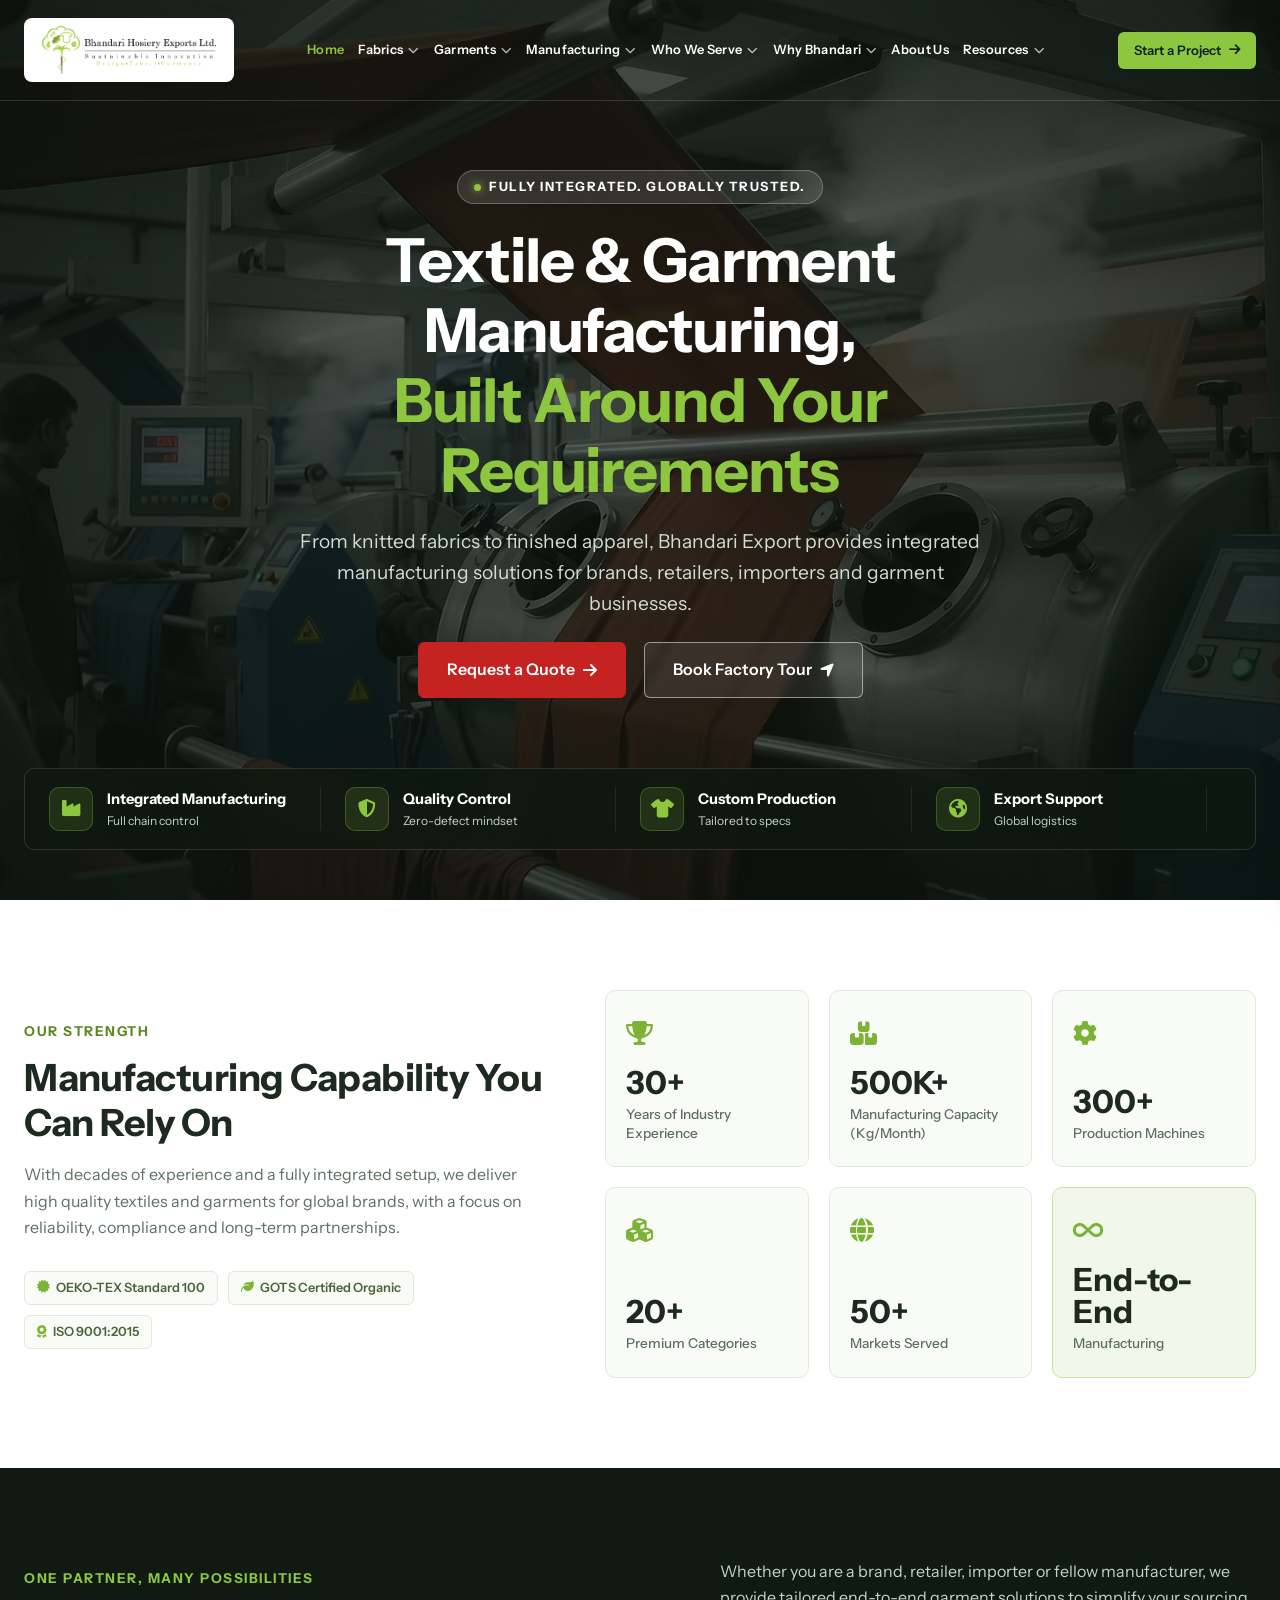
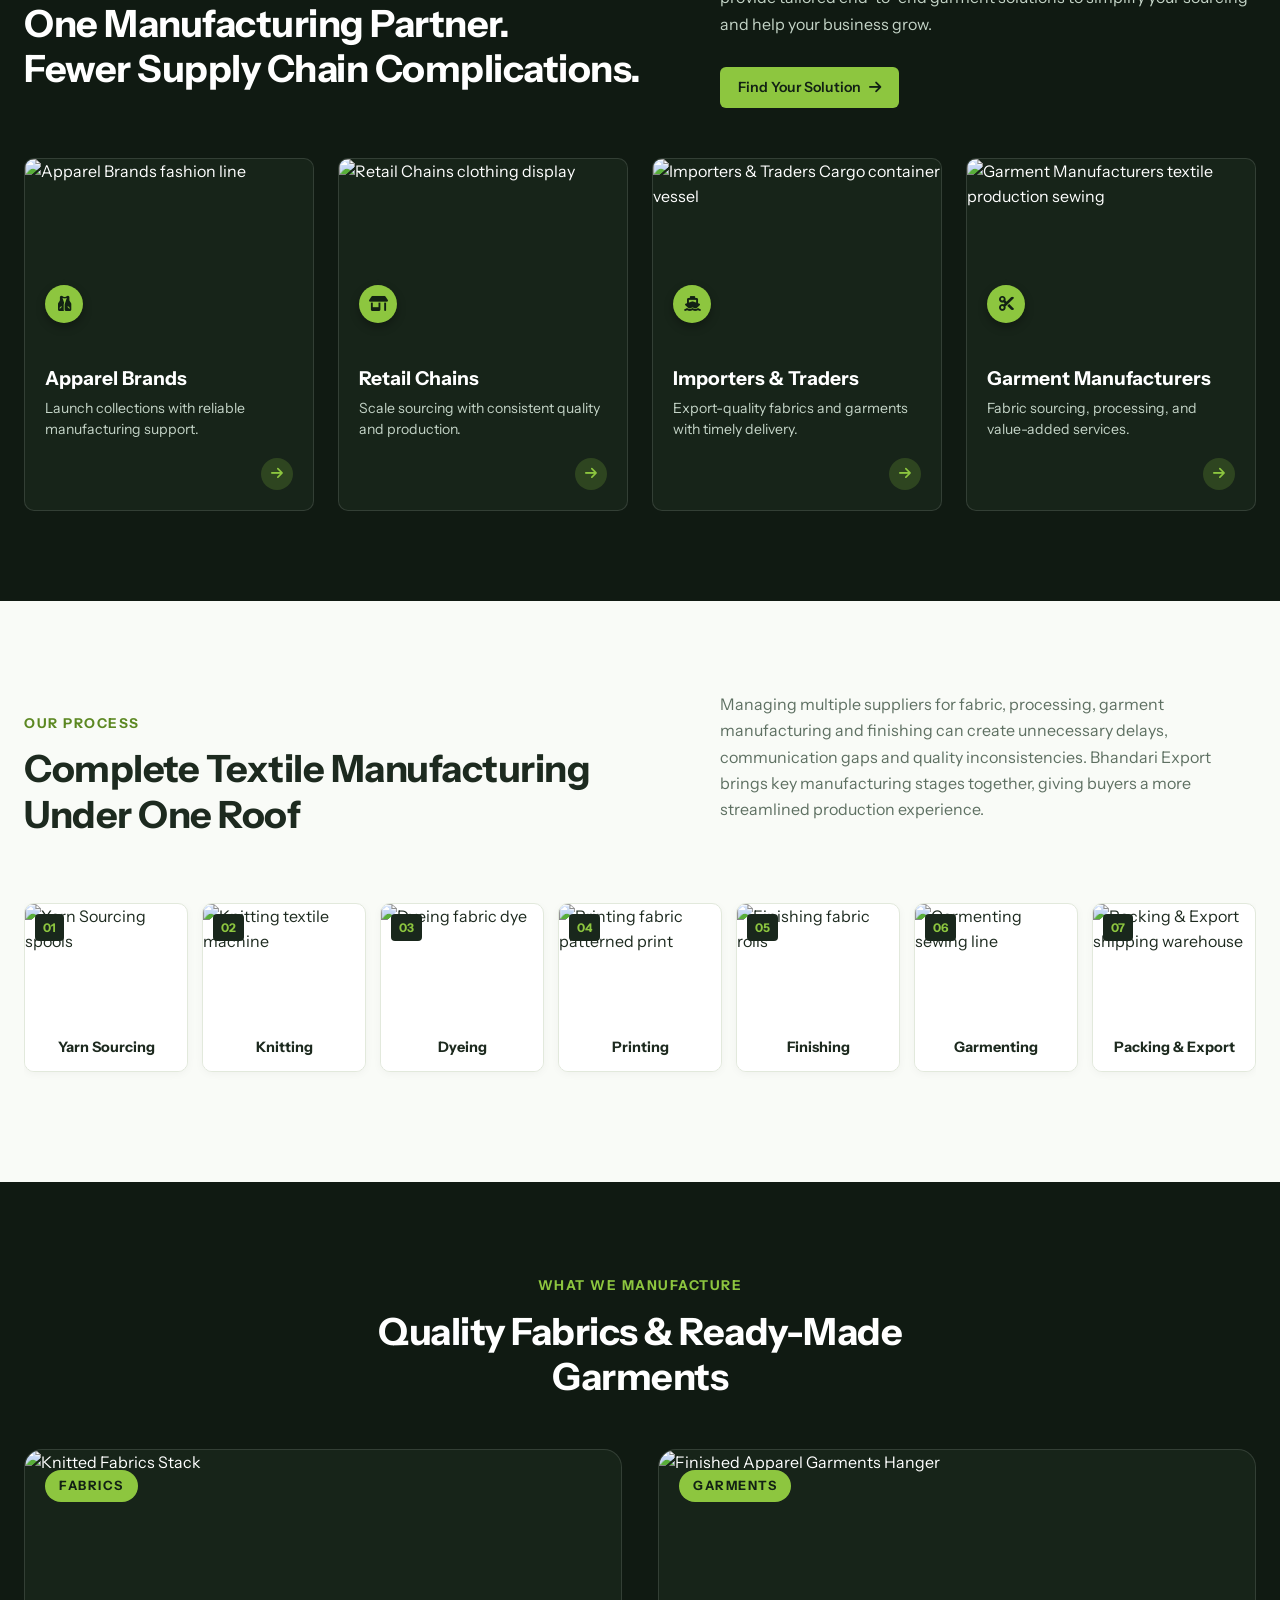
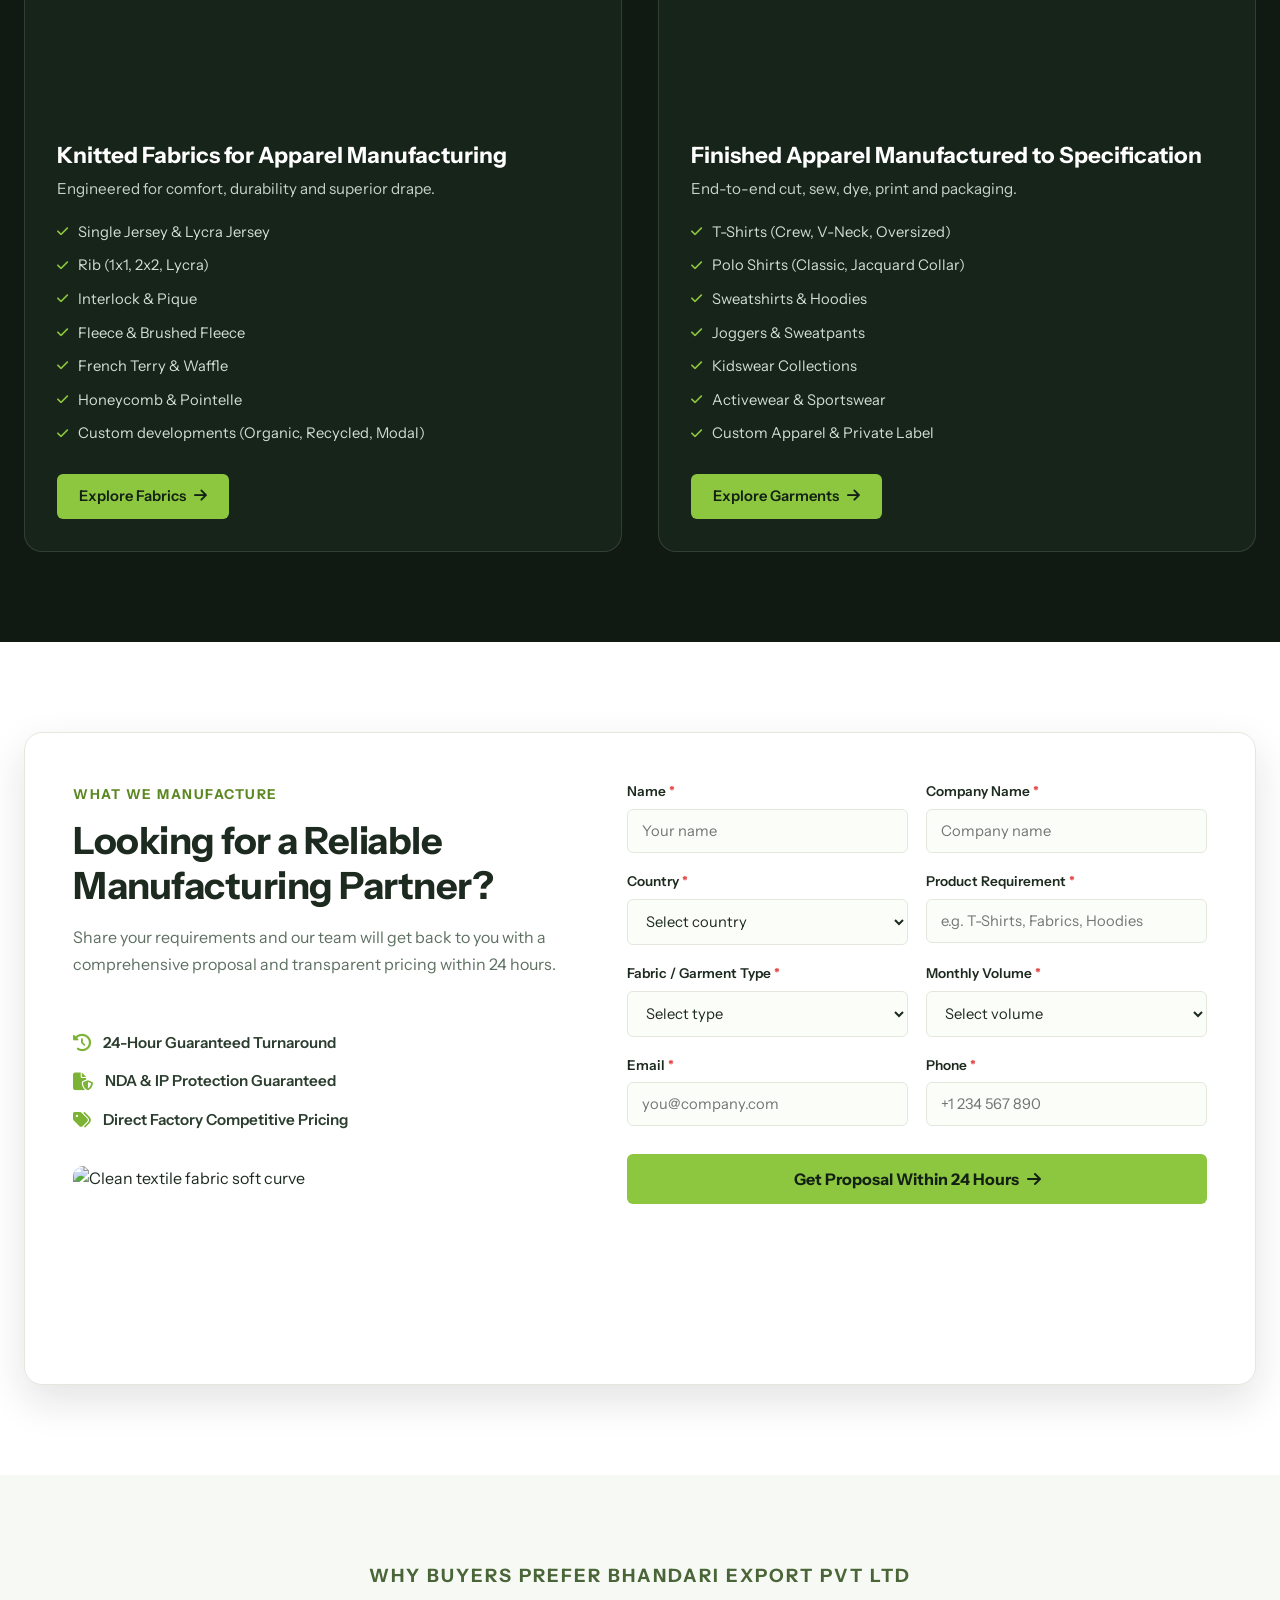
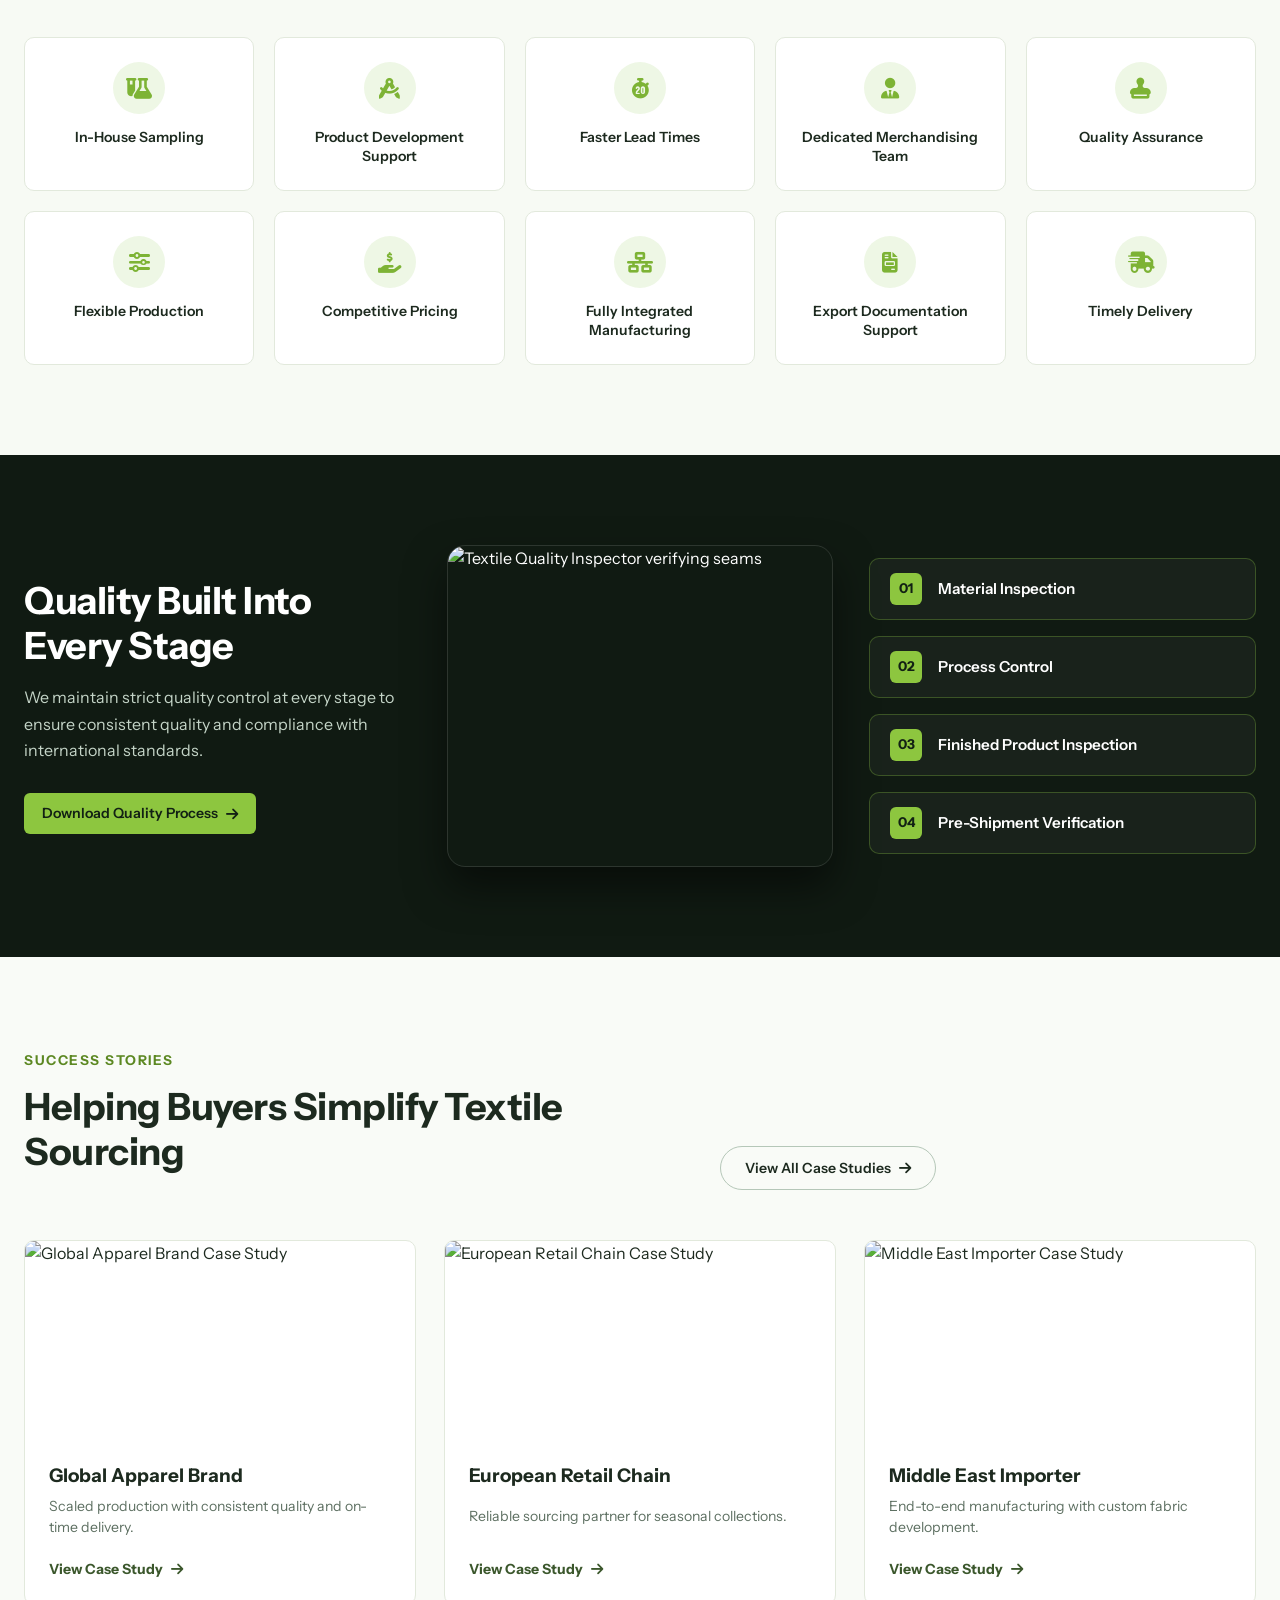
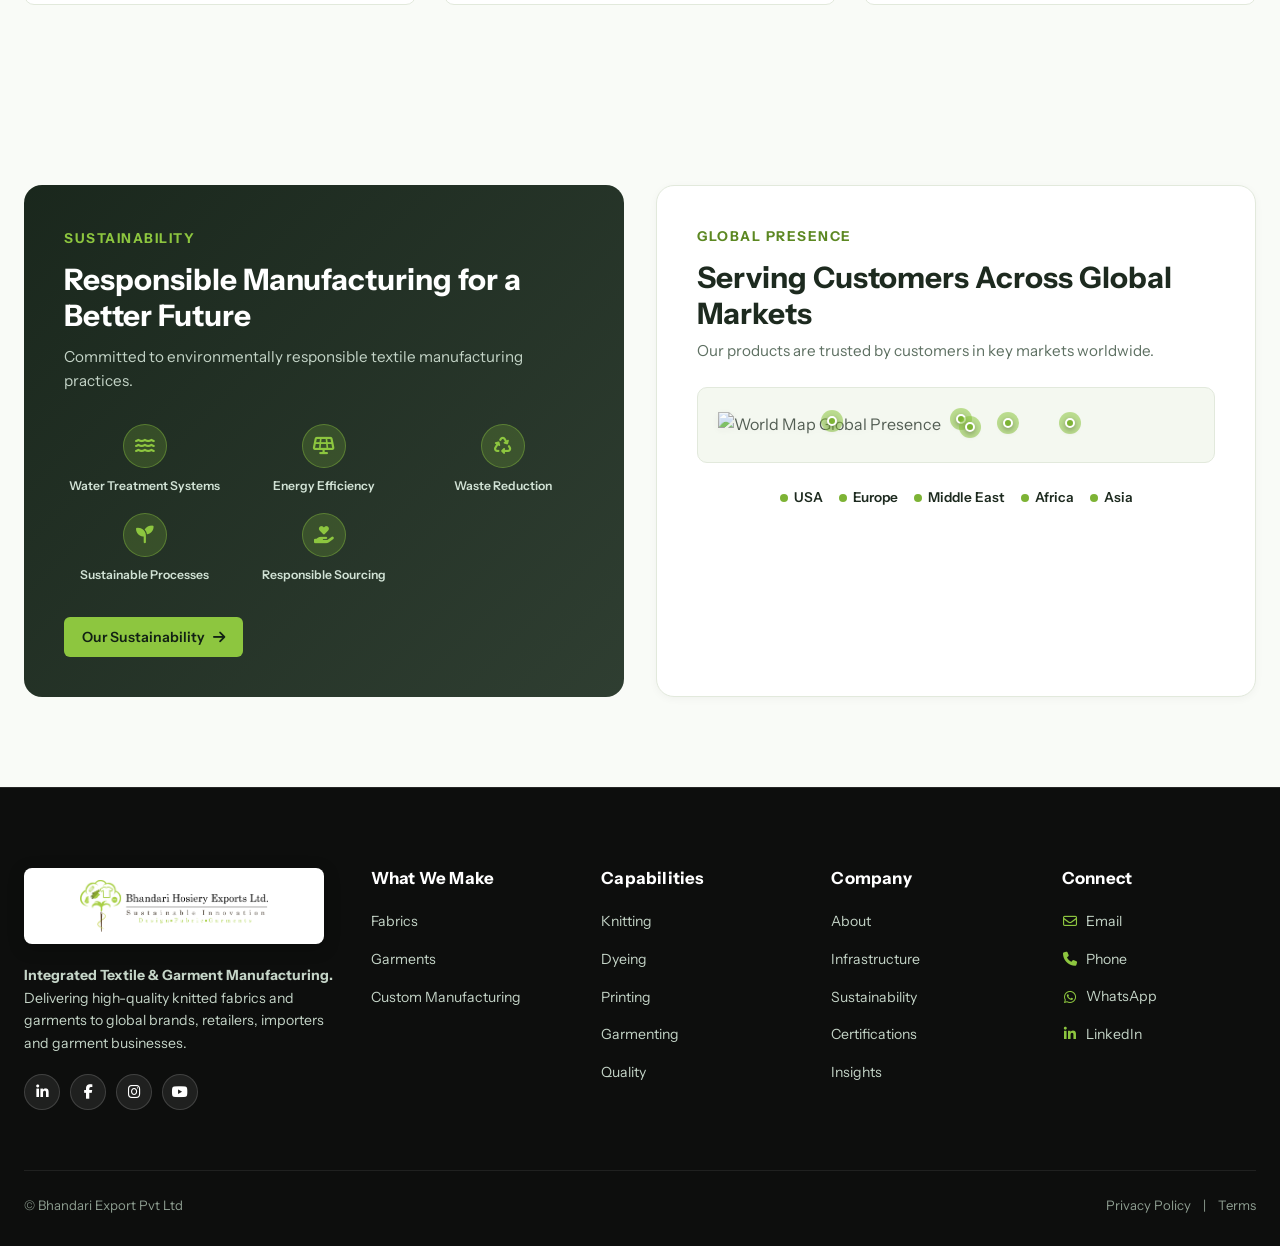
==== commit e5cbf1b3: "updated" ====
--- a/index.html
+++ b/index.html
@@ -278,7 +278,7 @@
             <div class="elementor-container">
                 <div class="capabilities-grid">
                     <!-- Left Title Block -->
-                    <div class="section-title-block" data-aos="fade-right">
+                    <div class="section-title-block" data-aos="fade-up">
                         <span class="section-eyebrow">OUR STRENGTH</span>
                         <h2 class="section-heading">Manufacturing Capability You Can Rely On</h2>
                         <p class="section-description">
@@ -295,7 +295,7 @@
                     </div>
 
                     <!-- Right Metric Stats Grid -->
-                    <div class="stats-grid" data-aos="fade-left">
+                    <div class="stats-grid" data-aos="fade-up" data-aos-delay="150">
                         <!-- Stat Card 1 -->
                         <div class="stat-card">
                             <div class="stat-icon-wrapper">
@@ -572,7 +572,7 @@
 
                 <div class="products-dual-grid">
                     <!-- Left Product Card: FABRICS -->
-                    <div class="product-category-card" data-aos="fade-right">
+                    <div class="product-category-card" data-aos="fade-up">
                         <div class="product-card-img">
                             <img src="https://img.magnific.com/free-photo/multi-color-fabric-texture-samples_1373-434.jpg?semt=ais_hybrid&w=740&q=80"
                                 alt="Knitted Fabrics Stack" loading="lazy">
@@ -599,7 +599,7 @@
                     </div>
 
                     <!-- Right Product Card: GARMENTS -->
-                    <div class="product-category-card" data-aos="fade-left">
+                    <div class="product-category-card" data-aos="fade-up" data-aos-delay="150">
                         <div class="product-card-img">
                             <img src="https://images.unsplash.com/photo-1523381210434-271e8be1f52b?q=80&w=800&auto=format&fit=crop"
                                 alt="Finished Apparel Garments Hanger" loading="lazy">
@@ -632,7 +632,7 @@
             <div class="elementor-container">
                 <div class="rfq-wrapper">
                     <!-- Left Info & Visual Column -->
-                    <div class="rfq-info-col" data-aos="fade-right">
+                    <div class="rfq-info-col" data-aos="fade-up">
                         <div class="rfq-text-content">
                             <span class="section-eyebrow">WHAT WE MANUFACTURE</span>
                             <h2 class="section-heading">Looking for a Reliable Manufacturing Partner?</h2>
@@ -662,7 +662,7 @@
                     </div>
 
                     <!-- Right Form Column -->
-                    <div class="rfq-form-col" data-aos="fade-left">
+                    <div class="rfq-form-col" data-aos="fade-up" data-aos-delay="150">
                         <form class="custom-rfq-form" id="leadInquiryForm">
                             <div class="form-row">
                                 <div class="form-group">
@@ -815,7 +815,7 @@
             <div class="elementor-container">
                 <div class="quality-grid">
                     <!-- Left: Text & CTA -->
-                    <div class="quality-text-col" data-aos="fade-right">
+                    <div class="quality-text-col" data-aos="fade-up">
                         <h2 class="section-heading text-white">Quality Built Into Every Stage</h2>
                         <p class="section-description text-gray">
                             We maintain strict quality control at every stage to ensure consistent quality and
@@ -828,7 +828,7 @@
                     </div>
 
                     <!-- Center: Inspector Image -->
-                    <div class="quality-img-col" data-aos="zoom-in">
+                    <div class="quality-img-col" data-aos="fade-up" data-aos-delay="100">
                         <div class="quality-image-wrapper">
                             <img src="https://images.unsplash.com/photo-1581091226825-a6a2a5aee158?q=80&w=800&auto=format&fit=crop"
                                 alt="Textile Quality Inspector verifying seams" loading="lazy">
@@ -836,7 +836,7 @@
                     </div>
 
                     <!-- Right: 4 Step Quality Badges -->
-                    <div class="quality-steps-col" data-aos="fade-left">
+                    <div class="quality-steps-col" data-aos="fade-up" data-aos-delay="200">
                         <div class="qc-step-box">
                             <span class="qc-num">01</span>
                             <span class="qc-label">Material Inspection</span>
@@ -931,7 +931,7 @@
             <div class="elementor-container">
                 <div class="dual-feature-grid">
                     <!-- Left Block: Sustainability (Dark Card) -->
-                    <div class="sustainability-box" data-aos="fade-right">
+                    <div class="sustainability-box" data-aos="fade-up">
                         <div class="sustain-bg-overlay"></div>
                         <div class="sustain-content">
                             <span class="section-eyebrow text-lime">SUSTAINABILITY</span>
@@ -972,7 +972,7 @@
                     </div>
 
                     <!-- Right Block: Global Presence (Light Card) -->
-                    <div class="global-presence-box" data-aos="fade-left">
+                    <div class="global-presence-box" data-aos="fade-up" data-aos-delay="150">
                         <span class="section-eyebrow">GLOBAL PRESENCE</span>
                         <h3 class="global-heading">Serving Customers Across Global Markets</h3>
                         <p class="global-desc">
--- a/assets/css/style.css
+++ b/assets/css/style.css
@@ -1111,7 +1111,7 @@
 .solution-card:hover .card-arrow-btn {
     background: var(--color-primary-lime);
     color: #122114;
-    transform: translateX(4px);
+    transform: translateY(-3px);
 }
 
 /* ==================== SECTION 4: PROCESS FLOW (CHEVRON STEPS) ==================== */
@@ -1513,7 +1513,7 @@
 .qc-step-box:hover {
     background: rgba(141, 198, 63, 0.12);
     border-color: var(--color-primary-lime);
-    transform: translateX(6px);
+    transform: translateY(-4px);
 }
 
 .qc-num {
@@ -1607,7 +1607,7 @@
 
 .case-link:hover {
     color: var(--color-primary-lime-hover);
-    transform: translateX(4px);
+    transform: translateY(-2px);
 }
 
 /* ==================== SECTION 10: SUSTAINABILITY & GLOBAL PRESENCE ==================== */
@@ -1922,7 +1922,7 @@
 
 .footer-links a:hover {
     color: var(--color-primary-lime);
-    padding-left: 4px;
+    transform: translateY(-2px);
 }
 
 .footer-connect-links a i {
